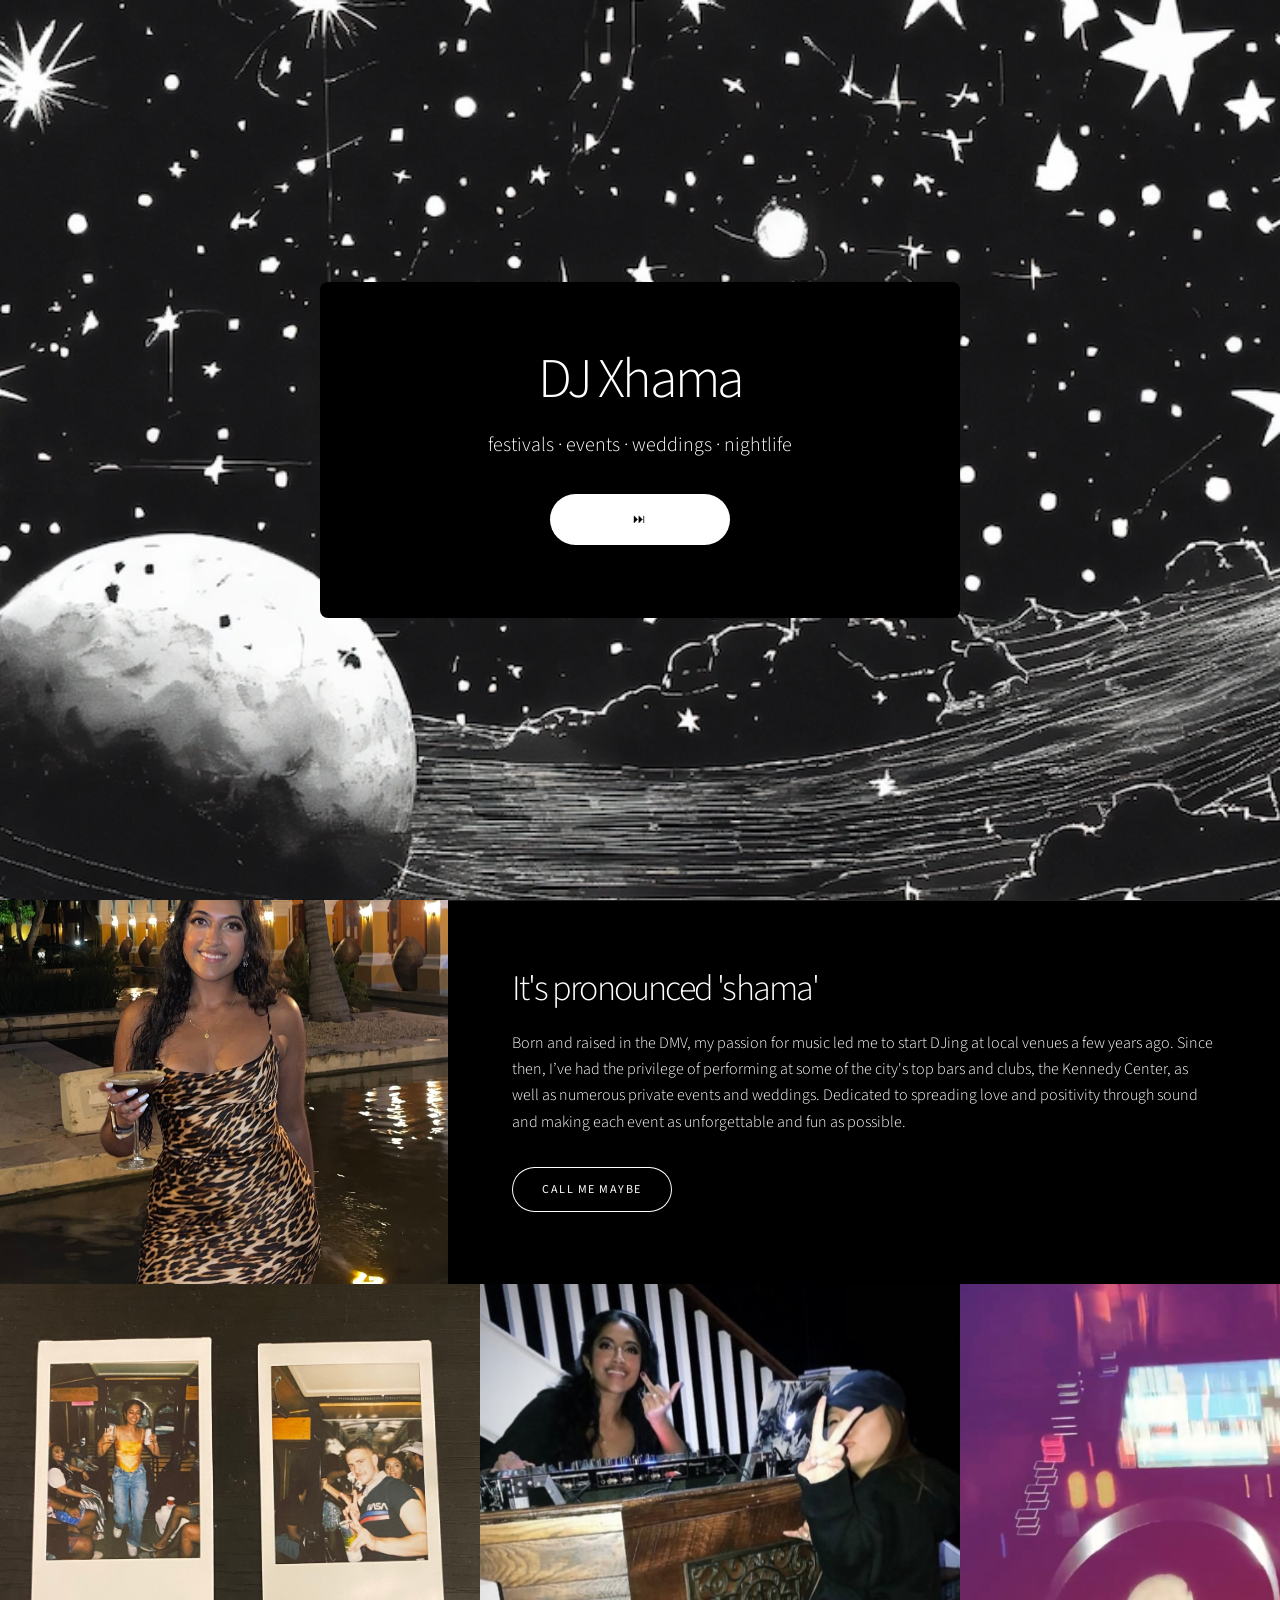
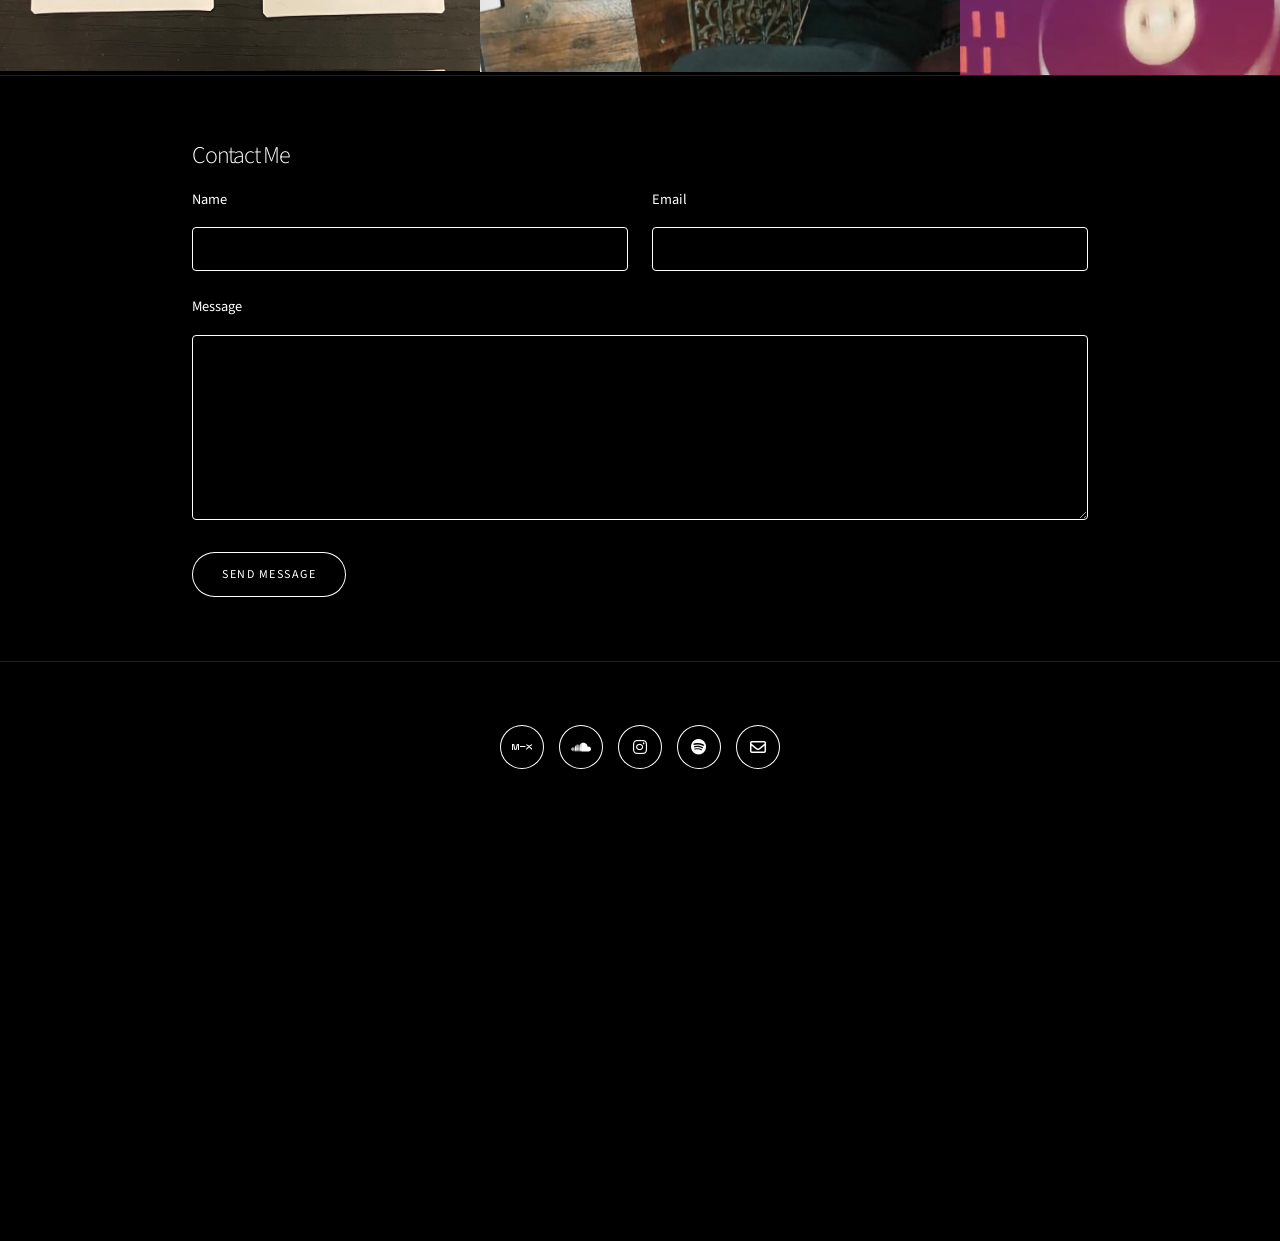
==== index.html @ 52fc8200 "Includes static site files only." ====
<!DOCTYPE HTML>

<html>
	
	<head>
	<meta name="generator" content="Hugo 0.133.1">
	<title>DJ Xhama</title>
	<meta charset="utf-8" />
	<meta name="viewport" content="width=device-width, initial-scale=1, user-scalable=no" />
	<meta name="description" content="">
	<meta name="author" content="">
	
	<meta name="msapplication-TileColor" content="#da532c">
    <meta name="theme-color" content="#ffffff">	
    <link rel="apple-touch-icon" sizes="180x180" href="./apple-touch-icon.png">
    <link rel="icon" type="image/png" sizes="32x32" href="./favicon-32x32.png">
    <link rel="icon" type="image/png" sizes="16x16" href="./favicon-16x16.png">
    <link rel="manifest" href="./site.webmanifest">
    <link rel="mask-icon" href="./safari-pinned-tab.svg" color="#5bbad5">
	
	
	
	
	
	<link rel="stylesheet" href="./css/main.min.css">
	
	
	
	<noscript><link rel="stylesheet" href="./css/noscript.min.css" /></noscript>
	

	
	<link rel="stylesheet" href="https://djxhama.xyz/css/fontawesome-all.min.css">

</head>


	<body class="is-preload">

		
		<div id="wrapper" class="divided">

	
<section class="banner invert style2 fullscreen onload-image-fade-in onload-content-fade-down">
    <div class="content">
        <h1>DJ Xhama</h1>
        <p class="major">festivals · events · weddings · nightlife
</p>
        
        <ul class="actions stacked">
            <li><a href="#first" class="button primary large wide smooth-scroll-middle">⏭</a></li>
        </ul>
    </div>
    <div class="image">
        <img src="images/banner-2.jpg" alt="Hugo Story" />
    </div>
</section>
	
<section class="spotlight style1 invert orient-right content-align-left image-position-center onscroll-image-fade-in" id="first">
    <div class="content">
        <h2>It&#39;s pronounced &#39;shama&#39;</h2>
        <p>Born and raised in the DMV, my passion for music led me to start DJing at local venues a few years ago.
 Since then, I’ve had the privilege of performing at some of the city's top bars and clubs, the Kennedy Center, as well as numerous private events and weddings.
 Dedicated to spreading love and positivity through sound and making each
 event as unforgettable and fun as possible.
</p>
        <ul class="actions stacked">
            <li><a href="#contactMe" class="button smooth-scroll-middle">Call me Maybe</a></li>
        </ul>
    </div>
    <div class="image">
        <img src="images/self-2.jpeg" alt="" />
    </div>
</section>
	
	
<section class="wrapper style1 align-center invert" >
    

    
    <div class="gallery style2 big lightbox onscroll-fade-in">
        
            <article>
    <a href="images/gallery/fulls/party-1-full.jpg" class="image">
        <img src="images/gallery/thumbs/party-1-thumb.jpg" alt="" />
    </a>
    <div class="caption">
        <h3></h3>
        <p></p>
        <ul class="actions fixed">
            <li><span class="button small">Party Bus DJ</span></li>
        </ul>
    </div>
</article>

        
            <article>
    <a href="images/gallery/fulls/mission-full.jpg" class="image">
        <img src="images/gallery/thumbs/mission-thumb.jpg" alt="" />
    </a>
    <div class="caption">
        <h3></h3>
        <p></p>
        <ul class="actions fixed">
            <li><span class="button small">Club DJ</span></li>
        </ul>
    </div>
</article>

        
            <article>
    <a href="images/gallery/fulls/cali-full.jpg" class="image">
        <img src="images/gallery/thumbs/cali-thumb.jpg" alt="" />
    </a>
    <div class="caption">
        <h3></h3>
        <p></p>
        <ul class="actions fixed">
            <li><span class="button small">Cali DJ</span></li>
        </ul>
    </div>
</article>

        
            <article>
    <a href="images/gallery/fulls/kennedy-full.jpg" class="image">
        <img src="images/gallery/thumbs/kennedy-thumb.jpg" alt="" />
    </a>
    <div class="caption">
        <h3></h3>
        <p></p>
        <ul class="actions fixed">
            <li><span class="button small">Festival DJ</span></li>
        </ul>
    </div>
</article>

        
            <article>
    <a href="images/gallery/fulls/spacy-full.jpg" class="image">
        <img src="images/gallery/thumbs/spacy-thumb.jpg" alt="" />
    </a>
    <div class="caption">
        <h3></h3>
        <p></p>
        <ul class="actions fixed">
            <li><span class="button small">Gallery DJ</span></li>
        </ul>
    </div>
</article>

        
    </div>
</section>
	
	
	<section class="wrapper style1 align-left invert">
    <div class="inner">
 
    <section id="contactMe">
        <header>
            <h3>Contact Me</h3>
        </header>
        <div class="content">

            <form method="post" action="https://formspree.io/f/xvgpnjne">
                <div class="fields">
                    <div class="field half">
                        <label for="name">Name</label>
                        <input type="text" name="name" id="name" value="" />
                    </div>
                    <div class="field half">
                        <label for="email">Email</label>
                        <input type="email" name="email" id="email" value="" />
                    </div>
                    <div class="field">
                        <label for="message">Message</label>
                        <textarea name="message" id="message" rows="6"></textarea>
                    </div>
                    
                    
                </div>
                <ul class="actions">
                    <li><input type="submit" name="submit" id="submit" value="Send Message" /></li>
                </ul>
            </form>

        </div>
    </section>
</section>
	
	
	
<footer class="wrapper style1 align-center invert">
    <div class="inner">
        <ul class="icons">
            <li><a target="_blank" href="https://www.mixcloud.com/xhama/" class="icon brands style2 fa-mixcloud"><span class="label">Github</span></a></li>
            <li><a target="_blank" href="https://soundcloud.com/xhama-vyas" class="icon brands style2 fa-soundcloud"><span class="label">Twitter</span></a></li>
            <li><a target="_blank" href="https://instagram.com/xhamallama" class="icon brands style2 fa-instagram"><span class="label">Instagram</span></a></li>
            <li><a target="_blank" href="https://open.spotify.com/user/xhamallama" class="icon brands style2 fa-spotify"><span class="label">LinkedIn</span></a></li>
            <li><a target="_blank" href="mailto:djxhama.bookings@gmail.com" class="fav icon style2 fa-envelope"><span class="label">Email</span></a></li>
        </ul>
</div>


<iframe width="100%" height="400" scrolling="no" frameborder="no" allow="autoplay"
    src="https://w.soundcloud.com/player/?url=https%3A//api.soundcloud.com/tracks/1222503166&&color=%238a4d35&auto_play=false&hide_related=true&show_comments=false&show_user=true&show_reposts=false&show_teaser=true&visual=true">
</iframe>

</footer>

<script type="text/javascript" src="https://djxhama.xyz/js/fontawesome-all.min.js"></script>


		
		</div>
		
		
  


		












<script src='./js/bundle.min.js'></script>



	</body>
</html>
---- css/main.min.css ----
@import "fontawesome-all.min.css";@import "https://fonts.googleapis.com/css?family=Source+Sans+Pro:300,300i,400,400i";html,body,div,span,applet,object,iframe,h1,h2,h3,h4,h5,h6,p,blockquote,pre,a,abbr,acronym,address,big,cite,code,del,dfn,em,img,ins,kbd,q,s,samp,small,strike,strong,sub,sup,tt,var,b,u,i,center,dl,dt,dd,ol,ul,li,fieldset,form,label,legend,table,caption,tbody,tfoot,thead,tr,th,td,article,aside,canvas,details,embed,figure,figcaption,footer,header,hgroup,menu,nav,output,ruby,section,summary,time,mark,audio,video{margin:0;padding:0;border:0;font-size:100%;font:inherit;vertical-align:baseline}article,aside,details,figcaption,figure,footer,header,hgroup,menu,nav,section{display:block}body{line-height:1}ol,ul{list-style:none}blockquote,q{quotes:none}blockquote:before,blockquote:after,q:before,q:after{content:'';content:none}table{border-collapse:collapse;border-spacing:0}body{-webkit-text-size-adjust:none}mark{background-color:transparent;color:inherit}input::-moz-focus-inner{border:0;padding:0}input,select,textarea{-moz-appearance:none;-webkit-appearance:none;-ms-appearance:none;appearance:none}@-ms-viewport{width: device-width; }body{-ms-overflow-style:scrollbar}@media screen and (max-width:480px){html,body{min-width:320px}}html{box-sizing:border-box}*,*:before,*:after{box-sizing:inherit}body{background:#fff}body.is-preload *,body.is-preload *:before,body.is-preload *:after{-moz-animation:none!important;-webkit-animation:none!important;-ms-animation:none!important;animation:none!important;-moz-transition:none!important;-webkit-transition:none!important;-ms-transition:none!important;transition:none!important}html{font-size:18pt}@media screen and (max-width:1680px){html{font-size:14pt}}@media screen and (max-width:1280px){html{font-size:12pt}}@media screen and (max-width:736px){html{font-size:11pt}}@media screen and (max-width:360px){html{font-size:10pt}}body{background-color:#fff;color:#000}body,input,select,textarea{font-family:source sans pro,Helvetica,sans-serif;font-size:1rem;font-weight:300;line-height:1.65}a{-moz-transition:color .2s ease-in-out;-webkit-transition:color .2s ease-in-out;-ms-transition:color .2s ease-in-out;transition:color .2s ease-in-out;text-decoration:underline}a:hover{text-decoration:none}strong,b{font-weight:400}em,i{font-style:italic}p{margin:0 0 2rem}p.major{font-size:1.25rem}h1,h2,h3,h4,h5,h6{font-weight:300;line-height:1.375;letter-spacing:-.05em;margin:0 0 1rem}h1 a,h2 a,h3 a,h4 a,h5 a,h6 a{color:inherit;text-decoration:none}h1{font-size:3.5rem;line-height:1.2}h2{font-size:2.25rem}h3{font-size:1.5rem}h4{font-size:1.1rem}h5{font-size:.9rem}h6{font-size:.7rem}sub{font-size:.8rem;position:relative;top:.5rem}sup{font-size:.8rem;position:relative;top:-.5rem}blockquote{border-left:solid 4px;font-style:italic;margin:0 0 2rem;padding:.5rem 0 .5rem 2rem}code{border-radius:4px;font-family:courier new,monospace;font-size:.9em;margin:0 .25rem;padding:.25rem .325rem}pre{-webkit-overflow-scrolling:touch;font-family:courier new,monospace;font-size:.9em;margin:0 0 2rem}pre code{display:block;line-height:1.5;padding:.75rem 1rem;overflow-x:auto}hr{border:0;border-bottom:solid 1px;margin:2.5rem 0}hr.major{margin:3.5rem 0}.align-left{text-align:left}.align-center{text-align:center}.align-right{text-align:right}.footerspacer{padding-left:15px;padding-right:15px}@media screen and (max-width:736px){p.major{font-size:1.1rem}h1{font-size:2.5rem}h2{font-size:2rem}h3{font-size:1.25rem}h4{font-size:1rem}}input,select,textarea{color:#000}a{color:#000}a:hover{color:#837164}strong,b{color:#000}h1,h2,h3,h4,h5,h6{color:#000}blockquote{border-left-color:rgba(0,0,0,.2)}code{background:rgba(0,0,0,5%);border-color:rgba(0,0,0,.2)}hr{border-bottom-color:rgba(0,0,0,.2)}.row{display:flex;flex-wrap:wrap;box-sizing:border-box;align-items:stretch}.row>*{box-sizing:border-box}.row.gtr-uniform>*>:last-child{margin-bottom:0}.row.aln-left{justify-content:flex-start}.row.aln-center{justify-content:center}.row.aln-right{justify-content:flex-end}.row.aln-top{align-items:flex-start}.row.aln-middle{align-items:center}.row.aln-bottom{align-items:flex-end}.row>.imp{order:-1}.row>.col-1{width:8.33333333%}.row>.off-1{margin-left:8.33333333%}.row>.col-2{width:16.66666667%}.row>.off-2{margin-left:16.66666667%}.row>.col-3{width:25%}.row>.off-3{margin-left:25%}.row>.col-4{width:33.33333333%}.row>.off-4{margin-left:33.33333333%}.row>.col-5{width:41.66666667%}.row>.off-5{margin-left:41.66666667%}.row>.col-6{width:50%}.row>.off-6{margin-left:50%}.row>.col-7{width:58.33333333%}.row>.off-7{margin-left:58.33333333%}.row>.col-8{width:66.66666667%}.row>.off-8{margin-left:66.66666667%}.row>.col-9{width:75%}.row>.off-9{margin-left:75%}.row>.col-10{width:83.33333333%}.row>.off-10{margin-left:83.33333333%}.row>.col-11{width:91.66666667%}.row>.off-11{margin-left:91.66666667%}.row>.col-12{width:100%}.row>.off-12{margin-left:100%}.row.gtr-0{margin-top:0;margin-left:0}.row.gtr-0>*{padding:0 0 0 0}.row.gtr-0.gtr-uniform{margin-top:0}.row.gtr-0.gtr-uniform>*{padding-top:0}.row.gtr-25{margin-top:0;margin-left:-.5rem}.row.gtr-25>*{padding:0 0 0 .5rem}.row.gtr-25.gtr-uniform{margin-top:-.5rem}.row.gtr-25.gtr-uniform>*{padding-top:.5rem}.row.gtr-50{margin-top:0;margin-left:-1rem}.row.gtr-50>*{padding:0 0 0 1rem}.row.gtr-50.gtr-uniform{margin-top:-1rem}.row.gtr-50.gtr-uniform>*{padding-top:1rem}.row{margin-top:0;margin-left:-2rem}.row>*{padding:0 0 0 2rem}.row.gtr-uniform{margin-top:-2rem}.row.gtr-uniform>*{padding-top:2rem}.row.gtr-150{margin-top:0;margin-left:-3rem}.row.gtr-150>*{padding:0 0 0 3rem}.row.gtr-150.gtr-uniform{margin-top:-3rem}.row.gtr-150.gtr-uniform>*{padding-top:3rem}.row.gtr-200{margin-top:0;margin-left:-4rem}.row.gtr-200>*{padding:0 0 0 4rem}.row.gtr-200.gtr-uniform{margin-top:-4rem}.row.gtr-200.gtr-uniform>*{padding-top:4rem}@media screen and (max-width:1680px){.row{display:flex;flex-wrap:wrap;box-sizing:border-box;align-items:stretch}.row>*{box-sizing:border-box}.row.gtr-uniform>*>:last-child{margin-bottom:0}.row.aln-left{justify-content:flex-start}.row.aln-center{justify-content:center}.row.aln-right{justify-content:flex-end}.row.aln-top{align-items:flex-start}.row.aln-middle{align-items:center}.row.aln-bottom{align-items:flex-end}.row>.imp-xlarge{order:-1}.row>.col-1-xlarge{width:8.33333333%}.row>.off-1-xlarge{margin-left:8.33333333%}.row>.col-2-xlarge{width:16.66666667%}.row>.off-2-xlarge{margin-left:16.66666667%}.row>.col-3-xlarge{width:25%}.row>.off-3-xlarge{margin-left:25%}.row>.col-4-xlarge{width:33.33333333%}.row>.off-4-xlarge{margin-left:33.33333333%}.row>.col-5-xlarge{width:41.66666667%}.row>.off-5-xlarge{margin-left:41.66666667%}.row>.col-6-xlarge{width:50%}.row>.off-6-xlarge{margin-left:50%}.row>.col-7-xlarge{width:58.33333333%}.row>.off-7-xlarge{margin-left:58.33333333%}.row>.col-8-xlarge{width:66.66666667%}.row>.off-8-xlarge{margin-left:66.66666667%}.row>.col-9-xlarge{width:75%}.row>.off-9-xlarge{margin-left:75%}.row>.col-10-xlarge{width:83.33333333%}.row>.off-10-xlarge{margin-left:83.33333333%}.row>.col-11-xlarge{width:91.66666667%}.row>.off-11-xlarge{margin-left:91.66666667%}.row>.col-12-xlarge{width:100%}.row>.off-12-xlarge{margin-left:100%}.row.gtr-0{margin-top:0;margin-left:0}.row.gtr-0>*{padding:0 0 0 0}.row.gtr-0.gtr-uniform{margin-top:0}.row.gtr-0.gtr-uniform>*{padding-top:0}.row.gtr-25{margin-top:0;margin-left:-.5rem}.row.gtr-25>*{padding:0 0 0 .5rem}.row.gtr-25.gtr-uniform{margin-top:-.5rem}.row.gtr-25.gtr-uniform>*{padding-top:.5rem}.row.gtr-50{margin-top:0;margin-left:-1rem}.row.gtr-50>*{padding:0 0 0 1rem}.row.gtr-50.gtr-uniform{margin-top:-1rem}.row.gtr-50.gtr-uniform>*{padding-top:1rem}.row{margin-top:0;margin-left:-2rem}.row>*{padding:0 0 0 2rem}.row.gtr-uniform{margin-top:-2rem}.row.gtr-uniform>*{padding-top:2rem}.row.gtr-150{margin-top:0;margin-left:-3rem}.row.gtr-150>*{padding:0 0 0 3rem}.row.gtr-150.gtr-uniform{margin-top:-3rem}.row.gtr-150.gtr-uniform>*{padding-top:3rem}.row.gtr-200{margin-top:0;margin-left:-4rem}.row.gtr-200>*{padding:0 0 0 4rem}.row.gtr-200.gtr-uniform{margin-top:-4rem}.row.gtr-200.gtr-uniform>*{padding-top:4rem}}@media screen and (max-width:1280px){.row{display:flex;flex-wrap:wrap;box-sizing:border-box;align-items:stretch}.row>*{box-sizing:border-box}.row.gtr-uniform>*>:last-child{margin-bottom:0}.row.aln-left{justify-content:flex-start}.row.aln-center{justify-content:center}.row.aln-right{justify-content:flex-end}.row.aln-top{align-items:flex-start}.row.aln-middle{align-items:center}.row.aln-bottom{align-items:flex-end}.row>.imp-large{order:-1}.row>.col-1-large{width:8.33333333%}.row>.off-1-large{margin-left:8.33333333%}.row>.col-2-large{width:16.66666667%}.row>.off-2-large{margin-left:16.66666667%}.row>.col-3-large{width:25%}.row>.off-3-large{margin-left:25%}.row>.col-4-large{width:33.33333333%}.row>.off-4-large{margin-left:33.33333333%}.row>.col-5-large{width:41.66666667%}.row>.off-5-large{margin-left:41.66666667%}.row>.col-6-large{width:50%}.row>.off-6-large{margin-left:50%}.row>.col-7-large{width:58.33333333%}.row>.off-7-large{margin-left:58.33333333%}.row>.col-8-large{width:66.66666667%}.row>.off-8-large{margin-left:66.66666667%}.row>.col-9-large{width:75%}.row>.off-9-large{margin-left:75%}.row>.col-10-large{width:83.33333333%}.row>.off-10-large{margin-left:83.33333333%}.row>.col-11-large{width:91.66666667%}.row>.off-11-large{margin-left:91.66666667%}.row>.col-12-large{width:100%}.row>.off-12-large{margin-left:100%}.row.gtr-0{margin-top:0;margin-left:0}.row.gtr-0>*{padding:0 0 0 0}.row.gtr-0.gtr-uniform{margin-top:0}.row.gtr-0.gtr-uniform>*{padding-top:0}.row.gtr-25{margin-top:0;margin-left:-.5rem}.row.gtr-25>*{padding:0 0 0 .5rem}.row.gtr-25.gtr-uniform{margin-top:-.5rem}.row.gtr-25.gtr-uniform>*{padding-top:.5rem}.row.gtr-50{margin-top:0;margin-left:-1rem}.row.gtr-50>*{padding:0 0 0 1rem}.row.gtr-50.gtr-uniform{margin-top:-1rem}.row.gtr-50.gtr-uniform>*{padding-top:1rem}.row{margin-top:0;margin-left:-2rem}.row>*{padding:0 0 0 2rem}.row.gtr-uniform{margin-top:-2rem}.row.gtr-uniform>*{padding-top:2rem}.row.gtr-150{margin-top:0;margin-left:-3rem}.row.gtr-150>*{padding:0 0 0 3rem}.row.gtr-150.gtr-uniform{margin-top:-3rem}.row.gtr-150.gtr-uniform>*{padding-top:3rem}.row.gtr-200{margin-top:0;margin-left:-4rem}.row.gtr-200>*{padding:0 0 0 4rem}.row.gtr-200.gtr-uniform{margin-top:-4rem}.row.gtr-200.gtr-uniform>*{padding-top:4rem}}@media screen and (max-width:980px){.row{display:flex;flex-wrap:wrap;box-sizing:border-box;align-items:stretch}.row>*{box-sizing:border-box}.row.gtr-uniform>*>:last-child{margin-bottom:0}.row.aln-left{justify-content:flex-start}.row.aln-center{justify-content:center}.row.aln-right{justify-content:flex-end}.row.aln-top{align-items:flex-start}.row.aln-middle{align-items:center}.row.aln-bottom{align-items:flex-end}.row>.imp-medium{order:-1}.row>.col-1-medium{width:8.33333333%}.row>.off-1-medium{margin-left:8.33333333%}.row>.col-2-medium{width:16.66666667%}.row>.off-2-medium{margin-left:16.66666667%}.row>.col-3-medium{width:25%}.row>.off-3-medium{margin-left:25%}.row>.col-4-medium{width:33.33333333%}.row>.off-4-medium{margin-left:33.33333333%}.row>.col-5-medium{width:41.66666667%}.row>.off-5-medium{margin-left:41.66666667%}.row>.col-6-medium{width:50%}.row>.off-6-medium{margin-left:50%}.row>.col-7-medium{width:58.33333333%}.row>.off-7-medium{margin-left:58.33333333%}.row>.col-8-medium{width:66.66666667%}.row>.off-8-medium{margin-left:66.66666667%}.row>.col-9-medium{width:75%}.row>.off-9-medium{margin-left:75%}.row>.col-10-medium{width:83.33333333%}.row>.off-10-medium{margin-left:83.33333333%}.row>.col-11-medium{width:91.66666667%}.row>.off-11-medium{margin-left:91.66666667%}.row>.col-12-medium{width:100%}.row>.off-12-medium{margin-left:100%}.row.gtr-0{margin-top:0;margin-left:0}.row.gtr-0>*{padding:0 0 0 0}.row.gtr-0.gtr-uniform{margin-top:0}.row.gtr-0.gtr-uniform>*{padding-top:0}.row.gtr-25{margin-top:0;margin-left:-.5rem}.row.gtr-25>*{padding:0 0 0 .5rem}.row.gtr-25.gtr-uniform{margin-top:-.5rem}.row.gtr-25.gtr-uniform>*{padding-top:.5rem}.row.gtr-50{margin-top:0;margin-left:-1rem}.row.gtr-50>*{padding:0 0 0 1rem}.row.gtr-50.gtr-uniform{margin-top:-1rem}.row.gtr-50.gtr-uniform>*{padding-top:1rem}.row{margin-top:0;margin-left:-2rem}.row>*{padding:0 0 0 2rem}.row.gtr-uniform{margin-top:-2rem}.row.gtr-uniform>*{padding-top:2rem}.row.gtr-150{margin-top:0;margin-left:-3rem}.row.gtr-150>*{padding:0 0 0 3rem}.row.gtr-150.gtr-uniform{margin-top:-3rem}.row.gtr-150.gtr-uniform>*{padding-top:3rem}.row.gtr-200{margin-top:0;margin-left:-4rem}.row.gtr-200>*{padding:0 0 0 4rem}.row.gtr-200.gtr-uniform{margin-top:-4rem}.row.gtr-200.gtr-uniform>*{padding-top:4rem}}@media screen and (max-width:736px){.row{display:flex;flex-wrap:wrap;box-sizing:border-box;align-items:stretch}.row>*{box-sizing:border-box}.row.gtr-uniform>*>:last-child{margin-bottom:0}.row.aln-left{justify-content:flex-start}.row.aln-center{justify-content:center}.row.aln-right{justify-content:flex-end}.row.aln-top{align-items:flex-start}.row.aln-middle{align-items:center}.row.aln-bottom{align-items:flex-end}.row>.imp-small{order:-1}.row>.col-1-small{width:8.33333333%}.row>.off-1-small{margin-left:8.33333333%}.row>.col-2-small{width:16.66666667%}.row>.off-2-small{margin-left:16.66666667%}.row>.col-3-small{width:25%}.row>.off-3-small{margin-left:25%}.row>.col-4-small{width:33.33333333%}.row>.off-4-small{margin-left:33.33333333%}.row>.col-5-small{width:41.66666667%}.row>.off-5-small{margin-left:41.66666667%}.row>.col-6-small{width:50%}.row>.off-6-small{margin-left:50%}.row>.col-7-small{width:58.33333333%}.row>.off-7-small{margin-left:58.33333333%}.row>.col-8-small{width:66.66666667%}.row>.off-8-small{margin-left:66.66666667%}.row>.col-9-small{width:75%}.row>.off-9-small{margin-left:75%}.row>.col-10-small{width:83.33333333%}.row>.off-10-small{margin-left:83.33333333%}.row>.col-11-small{width:91.66666667%}.row>.off-11-small{margin-left:91.66666667%}.row>.col-12-small{width:100%}.row>.off-12-small{margin-left:100%}.row.gtr-0{margin-top:0;margin-left:0}.row.gtr-0>*{padding:0 0 0 0}.row.gtr-0.gtr-uniform{margin-top:0}.row.gtr-0.gtr-uniform>*{padding-top:0}.row.gtr-25{margin-top:0;margin-left:-.5rem}.row.gtr-25>*{padding:0 0 0 .5rem}.row.gtr-25.gtr-uniform{margin-top:-.5rem}.row.gtr-25.gtr-uniform>*{padding-top:.5rem}.row.gtr-50{margin-top:0;margin-left:-1rem}.row.gtr-50>*{padding:0 0 0 1rem}.row.gtr-50.gtr-uniform{margin-top:-1rem}.row.gtr-50.gtr-uniform>*{padding-top:1rem}.row{margin-top:0;margin-left:-2rem}.row>*{padding:0 0 0 2rem}.row.gtr-uniform{margin-top:-2rem}.row.gtr-uniform>*{padding-top:2rem}.row.gtr-150{margin-top:0;margin-left:-3rem}.row.gtr-150>*{padding:0 0 0 3rem}.row.gtr-150.gtr-uniform{margin-top:-3rem}.row.gtr-150.gtr-uniform>*{padding-top:3rem}.row.gtr-200{margin-top:0;margin-left:-4rem}.row.gtr-200>*{padding:0 0 0 4rem}.row.gtr-200.gtr-uniform{margin-top:-4rem}.row.gtr-200.gtr-uniform>*{padding-top:4rem}}@media screen and (max-width:480px){.row{display:flex;flex-wrap:wrap;box-sizing:border-box;align-items:stretch}.row>*{box-sizing:border-box}.row.gtr-uniform>*>:last-child{margin-bottom:0}.row.aln-left{justify-content:flex-start}.row.aln-center{justify-content:center}.row.aln-right{justify-content:flex-end}.row.aln-top{align-items:flex-start}.row.aln-middle{align-items:center}.row.aln-bottom{align-items:flex-end}.row>.imp-xsmall{order:-1}.row>.col-1-xsmall{width:8.33333333%}.row>.off-1-xsmall{margin-left:8.33333333%}.row>.col-2-xsmall{width:16.66666667%}.row>.off-2-xsmall{margin-left:16.66666667%}.row>.col-3-xsmall{width:25%}.row>.off-3-xsmall{margin-left:25%}.row>.col-4-xsmall{width:33.33333333%}.row>.off-4-xsmall{margin-left:33.33333333%}.row>.col-5-xsmall{width:41.66666667%}.row>.off-5-xsmall{margin-left:41.66666667%}.row>.col-6-xsmall{width:50%}.row>.off-6-xsmall{margin-left:50%}.row>.col-7-xsmall{width:58.33333333%}.row>.off-7-xsmall{margin-left:58.33333333%}.row>.col-8-xsmall{width:66.66666667%}.row>.off-8-xsmall{margin-left:66.66666667%}.row>.col-9-xsmall{width:75%}.row>.off-9-xsmall{margin-left:75%}.row>.col-10-xsmall{width:83.33333333%}.row>.off-10-xsmall{margin-left:83.33333333%}.row>.col-11-xsmall{width:91.66666667%}.row>.off-11-xsmall{margin-left:91.66666667%}.row>.col-12-xsmall{width:100%}.row>.off-12-xsmall{margin-left:100%}.row.gtr-0{margin-top:0;margin-left:0}.row.gtr-0>*{padding:0 0 0 0}.row.gtr-0.gtr-uniform{margin-top:0}.row.gtr-0.gtr-uniform>*{padding-top:0}.row.gtr-25{margin-top:0;margin-left:-.5rem}.row.gtr-25>*{padding:0 0 0 .5rem}.row.gtr-25.gtr-uniform{margin-top:-.5rem}.row.gtr-25.gtr-uniform>*{padding-top:.5rem}.row.gtr-50{margin-top:0;margin-left:-1rem}.row.gtr-50>*{padding:0 0 0 1rem}.row.gtr-50.gtr-uniform{margin-top:-1rem}.row.gtr-50.gtr-uniform>*{padding-top:1rem}.row{margin-top:0;margin-left:-2rem}.row>*{padding:0 0 0 2rem}.row.gtr-uniform{margin-top:-2rem}.row.gtr-uniform>*{padding-top:2rem}.row.gtr-150{margin-top:0;margin-left:-3rem}.row.gtr-150>*{padding:0 0 0 3rem}.row.gtr-150.gtr-uniform{margin-top:-3rem}.row.gtr-150.gtr-uniform>*{padding-top:3rem}.row.gtr-200{margin-top:0;margin-left:-4rem}.row.gtr-200>*{padding:0 0 0 4rem}.row.gtr-200.gtr-uniform{margin-top:-4rem}.row.gtr-200.gtr-uniform>*{padding-top:4rem}}@media screen and (max-width:360px){.row{display:flex;flex-wrap:wrap;box-sizing:border-box;align-items:stretch}.row>*{box-sizing:border-box}.row.gtr-uniform>*>:last-child{margin-bottom:0}.row.aln-left{justify-content:flex-start}.row.aln-center{justify-content:center}.row.aln-right{justify-content:flex-end}.row.aln-top{align-items:flex-start}.row.aln-middle{align-items:center}.row.aln-bottom{align-items:flex-end}.row>.imp-xxsmall{order:-1}.row>.col-1-xxsmall{width:8.33333333%}.row>.off-1-xxsmall{margin-left:8.33333333%}.row>.col-2-xxsmall{width:16.66666667%}.row>.off-2-xxsmall{margin-left:16.66666667%}.row>.col-3-xxsmall{width:25%}.row>.off-3-xxsmall{margin-left:25%}.row>.col-4-xxsmall{width:33.33333333%}.row>.off-4-xxsmall{margin-left:33.33333333%}.row>.col-5-xxsmall{width:41.66666667%}.row>.off-5-xxsmall{margin-left:41.66666667%}.row>.col-6-xxsmall{width:50%}.row>.off-6-xxsmall{margin-left:50%}.row>.col-7-xxsmall{width:58.33333333%}.row>.off-7-xxsmall{margin-left:58.33333333%}.row>.col-8-xxsmall{width:66.66666667%}.row>.off-8-xxsmall{margin-left:66.66666667%}.row>.col-9-xxsmall{width:75%}.row>.off-9-xxsmall{margin-left:75%}.row>.col-10-xxsmall{width:83.33333333%}.row>.off-10-xxsmall{margin-left:83.33333333%}.row>.col-11-xxsmall{width:91.66666667%}.row>.off-11-xxsmall{margin-left:91.66666667%}.row>.col-12-xxsmall{width:100%}.row>.off-12-xxsmall{margin-left:100%}.row.gtr-0{margin-top:0;margin-left:0}.row.gtr-0>*{padding:0 0 0 0}.row.gtr-0.gtr-uniform{margin-top:0}.row.gtr-0.gtr-uniform>*{padding-top:0}.row.gtr-25{margin-top:0;margin-left:-.5rem}.row.gtr-25>*{padding:0 0 0 .5rem}.row.gtr-25.gtr-uniform{margin-top:-.5rem}.row.gtr-25.gtr-uniform>*{padding-top:.5rem}.row.gtr-50{margin-top:0;margin-left:-1rem}.row.gtr-50>*{padding:0 0 0 1rem}.row.gtr-50.gtr-uniform{margin-top:-1rem}.row.gtr-50.gtr-uniform>*{padding-top:1rem}.row{margin-top:0;margin-left:-2rem}.row>*{padding:0 0 0 2rem}.row.gtr-uniform{margin-top:-2rem}.row.gtr-uniform>*{padding-top:2rem}.row.gtr-150{margin-top:0;margin-left:-3rem}.row.gtr-150>*{padding:0 0 0 3rem}.row.gtr-150.gtr-uniform{margin-top:-3rem}.row.gtr-150.gtr-uniform>*{padding-top:3rem}.row.gtr-200{margin-top:0;margin-left:-4rem}.row.gtr-200>*{padding:0 0 0 4rem}.row.gtr-200.gtr-uniform{margin-top:-4rem}.row.gtr-200.gtr-uniform>*{padding-top:4rem}}.box{border-radius:4px;border:solid 1px;margin-bottom:2rem;padding:1.5rem}.box>:last-child,.box>:last-child>:last-child,.box>:last-child>:last-child>:last-child{margin-bottom:0}.box.alt{border:0;border-radius:0;padding:0}.box{border-color:rgba(0,0,0,.2)}input[type=submit],input[type=reset],input[type=button],button,.button{-moz-appearance:none;-webkit-appearance:none;-ms-appearance:none;appearance:none;-moz-transition:background-color .2s ease-in-out,box-shadow .2s ease-in-out,color .2s ease-in-out;-webkit-transition:background-color .2s ease-in-out,box-shadow .2s ease-in-out,color .2s ease-in-out;-ms-transition:background-color .2s ease-in-out,box-shadow .2s ease-in-out,color .2s ease-in-out;transition:background-color .2s ease-in-out,box-shadow .2s ease-in-out,color .2s ease-in-out;border:0;cursor:pointer;display:inline-block;font-weight:400;letter-spacing:.125em;text-align:center;text-decoration:none;text-transform:uppercase;white-space:nowrap;font-size:.75rem;max-width:20rem;height:3.75em;line-height:3.75em;border-radius:3.75em;padding:0 2.5em;text-overflow:ellipsis;overflow:hidden}input[type=submit].icon:before,input[type=reset].icon:before,input[type=button].icon:before,button.icon:before,.button.icon:before{margin-right:.5rem}input[type=submit].fit,input[type=reset].fit,input[type=button].fit,button.fit,.button.fit{width:100%}input[type=submit].small,input[type=reset].small,input[type=button].small,button.small,.button.small{font-size:.6rem;height:3.325em;line-height:3.325em;border-radius:3.325em;padding:0 2em}input[type=submit].large,input[type=reset].large,input[type=button].large,button.large,.button.large{font-size:.8rem;height:4em;line-height:4em;border-radius:4em;padding:0 3em}input[type=submit].wide,input[type=reset].wide,input[type=button].wide,button.wide,.button.wide{min-width:14em}input[type=submit].disabled,input[type=submit]:disabled,input[type=reset].disabled,input[type=reset]:disabled,input[type=button].disabled,input[type=button]:disabled,button.disabled,button:disabled,.button.disabled,.button:disabled{pointer-events:none;opacity:.25}input[type=submit],input[type=reset],input[type=button],button,.button{background-color:transparent;box-shadow:inset 0 0 0 1px rgba(0,0,0,.2);color:#000!important}input[type=submit]:hover,input[type=reset]:hover,input[type=button]:hover,button:hover,.button:hover{box-shadow:inset 0 0 0 1px #837164;color:#837164!important}input[type=submit]:active,input[type=reset]:active,input[type=button]:active,button:active,.button:active{background-color:rgba(131,113,100,.2);box-shadow:inset 0 0 0 1px #837164;color:#837164!important}input[type=submit].primary,input[type=reset].primary,input[type=button].primary,button.primary,.button.primary{background-color:#000;box-shadow:none;color:#fff!important}input[type=submit].primary:hover,input[type=reset].primary:hover,input[type=button].primary:hover,button.primary:hover,.button.primary:hover{background-color:#837164}input[type=submit].primary:active,input[type=reset].primary:active,input[type=button].primary:active,button.primary:active,.button.primary:active{background-color:#60534a}form{margin:0 0 2rem}form>:last-child{margin-bottom:0}form>.fields{display:-moz-flex;display:-webkit-flex;display:-ms-flex;display:flex;-moz-flex-wrap:wrap;-webkit-flex-wrap:wrap;-ms-flex-wrap:wrap;flex-wrap:wrap;width:calc(100% + 3rem);margin:-1.5rem 0 2rem -1.5rem}form>.fields>.field{-moz-flex-grow:0;-webkit-flex-grow:0;-ms-flex-grow:0;flex-grow:0;-moz-flex-shrink:0;-webkit-flex-shrink:0;-ms-flex-shrink:0;flex-shrink:0;padding:1.5rem 0 0 1.5rem;width:calc(100% - 1.5rem)}form>.fields>.field.half{width:calc(50% - .75rem)}form>.fields>.field.third{width:calc(100%/3 - .5rem)}form>.fields>.field.quarter{width:calc(25% - .375rem)}@media screen and (max-width:480px){form>.fields{width:calc(100% + 3rem);margin:-1.5rem 0 2rem -1.5rem}form>.fields>.field{padding:1.5rem 0 0 1.5rem;width:calc(100% - 1.5rem)}form>.fields>.field.half{width:calc(100% - 1.5rem)}form>.fields>.field.third{width:calc(100% - 1.5rem)}form>.fields>.field.quarter{width:calc(100% - 1.5rem)}}label{display:block;font-size:.9rem;font-weight:400;margin:0 0 1rem}input[type=text],input[type=password],input[type=email],input[type=tel],input[type=search],input[type=url],select,textarea{-moz-appearance:none;-webkit-appearance:none;-ms-appearance:none;appearance:none;background-color:transparent;border-radius:4px;border:none;border:solid 1px;color:inherit;display:block;outline:0;padding:0 .825rem;text-decoration:none;width:100%}input[type=text]:invalid,input[type=password]:invalid,input[type=email]:invalid,input[type=tel]:invalid,input[type=search]:invalid,input[type=url]:invalid,select:invalid,textarea:invalid{box-shadow:none}select{background-size:1.25rem;background-repeat:no-repeat;background-position:calc(100% - 1rem);height:2.75rem;padding-right:2.75rem;text-overflow:ellipsis}select:focus::-ms-value{background-color:transparent}select::-ms-expand{display:none}input[type=text],input[type=password],input[type=email],input[type=tel],input[type=search],input[type=url],select{height:2.75rem}textarea{padding:.75rem 1rem}input[type=checkbox],input[type=radio]{-moz-appearance:none;-webkit-appearance:none;-ms-appearance:none;appearance:none;display:block;float:left;margin-right:-2rem;opacity:0;width:1rem;z-index:-1}input[type=checkbox]+label,input[type=radio]+label{text-decoration:none;-moz-user-select:none;-webkit-user-select:none;-ms-user-select:none;user-select:none;cursor:pointer;display:inline-block;font-size:1rem;font-weight:300;padding-left:2.4rem;padding-right:.75rem;position:relative;margin-bottom:0}input[type=checkbox]+label:before,input[type=radio]+label:before{-moz-osx-font-smoothing:grayscale;-webkit-font-smoothing:antialiased;display:inline-block;font-style:normal;font-variant:normal;text-rendering:auto;line-height:1;text-transform:none!important;font-family:'font awesome 5 pro';font-weight:900}input[type=checkbox]+label:before,input[type=radio]+label:before{border-radius:4px;border:solid 1px;content:'';display:inline-block;font-size:.8rem;height:1.65rem;left:0;line-height:1.65rem;position:absolute;text-align:center;top:0;width:1.65rem}input[type=checkbox]:checked+label:before,input[type=radio]:checked+label:before{content:'\f00c'}input[type=checkbox]+label:before{border-radius:4px}input[type=radio]+label:before{border-radius:100%}::-webkit-input-placeholder{opacity:1}:-moz-placeholder{opacity:1}::-moz-placeholder{opacity:1}:-ms-input-placeholder{opacity:1}label{color:#000}input[type=text],input[type=password],input[type=email],input[type=tel],input[type=search],input[type=url],select,textarea{border-color:rgba(0,0,0,.2)}input[type=text]:focus,input[type=password]:focus,input[type=email]:focus,input[type=tel]:focus,input[type=search]:focus,input[type=url]:focus,select:focus,textarea:focus{border-color:#837164;box-shadow:0 0 0 1px #837164}select{background-image:url("data:image/svg+xml;charset=utf8,%3Csvg%20xmlns=%22http://www.w3.org/2000/svg%22%20width=%2240%22%20height=%2240%22%20preserveAspectRatio=%22none%22%20viewBox=%220%200%2040%2040%22%3E%3Cpath%20d=%22M9.4%2012.3l10.4%2010.4%2010.4-10.4c.2-.2.5-.4.9-.4.3.0.6.1.9.4l3.3%203.3c.2.2.4.5.4.9s-.1.6-.4.9L20.7%2031.9c-.2.2-.5.4-.9.4-.3.0-.6-.1-.9-.4L4.3%2017.3c-.2-.2-.4-.5-.4-.9s.1-.6.4-.9l3.3-3.3c.2-.2.5-.4.9-.4S9.1%2012.1%209.4%2012.3z%22%20fill=%22rgba(0,%200,%200,%200.2)%22/%3E%3C/svg%3E")}select option{color:#000;background:#fff}input[type=checkbox]+label,input[type=radio]+label{color:#000}input[type=checkbox]+label:before,input[type=radio]+label:before{border-color:rgba(0,0,0,.2)}input[type=checkbox]:checked+label:before,input[type=radio]:checked+label:before{background-color:#000;border-color:#000;color:#fff}input[type=checkbox]:focus+label:before,input[type=radio]:focus+label:before{border-color:#837164;box-shadow:0 0 0 1px #837164}::-webkit-input-placeholder{color:rgba(0,0,0,.75)!important}:-moz-placeholder{color:rgba(0,0,0,.75)!important}::-moz-placeholder{color:rgba(0,0,0,.75)!important}:-ms-input-placeholder{color:rgba(0,0,0,.75)!important}.icon{text-decoration:none;border-bottom:none;position:relative;text-align:center}.icon:before{-moz-osx-font-smoothing:grayscale;-webkit-font-smoothing:antialiased;display:inline-block;font-style:normal;font-variant:normal;text-rendering:auto;line-height:1;text-transform:none!important;font-family:'font awesome 5 pro';font-weight:400}.icon>.label{display:none}.icon:before{line-height:inherit}.icon.solid:before{font-weight:900}.icon.brands:before{font-family:'font awesome 5 brands'}.icon.style2:before{border-radius:2.75em;display:inline-block;height:2.75em;line-height:2.75em;width:2.75em}.icon.major{display:block;margin:0 0 1rem}.icon.major:before{font-size:1.25rem}a.icon.style2:before{-moz-transition:background-color .2s ease-in-out,box-shadow .2s ease-in-out,color .2s ease-in-out;-webkit-transition:background-color .2s ease-in-out,box-shadow .2s ease-in-out,color .2s ease-in-out;-ms-transition:background-color .2s ease-in-out,box-shadow .2s ease-in-out,color .2s ease-in-out;transition:background-color .2s ease-in-out,box-shadow .2s ease-in-out,color .2s ease-in-out}.icon.style2:before{box-shadow:inset 0 0 0 1px rgba(0,0,0,.2)}a.icon.style2:hover:before{box-shadow:inset 0 0 0 1px #837164;color:#837164}a.icon.style2:active:before{background-color:rgba(131,113,100,.1);box-shadow:inset 0 0 0 1px #837164;color:#837164}.image{border:0;border-radius:4px;display:inline-block;position:relative}.image img{display:block;border-radius:4px}.image.left,.image.right{width:40%;max-width:10rem}.image.left img,.image.right img{width:100%}.image.left{float:left;margin:0 1.5rem 1rem 0;top:.25rem}.image.right{float:right;margin:0 0 1rem 1.5rem;top:.25rem}.image.fit{display:block;margin:0 0 2rem;width:100%}.image.fit img{width:100%}.image.main{display:block;margin:0 0 3rem;width:100%}.image.main img{width:100%}ol{list-style:decimal;margin:0 0 2rem;padding-left:1.25rem}ol li{padding-left:.25rem}ul{list-style:disc;margin:0 0 2rem;padding-left:1rem}ul li{padding-left:.5rem}ul.alt{list-style:none;padding-left:0}ul.alt li{border-top:solid 1px;padding:.5rem 0}ul.alt li:first-child{border-top:0;padding-top:0}dl{margin:0 0 2rem}dl dt{display:block;font-weight:400;margin:0 0 1rem}dl dd{margin-left:2rem}dl.style2 dt{width:25%;float:left}dl.style2 dd{width:70%;float:left}dl.style2:after{content:'';display:block;clear:both}ul.alt li{border-top-color:rgba(0,0,0,.2)}ul.actions{display:-moz-flex;display:-webkit-flex;display:-ms-flex;display:flex;cursor:default;list-style:none;margin-left:-1rem;padding-left:0}ul.actions li{padding:0 0 0 1rem;vertical-align:middle}ul.actions.special{-moz-justify-content:center;-webkit-justify-content:center;-ms-justify-content:center;justify-content:center;width:100%;margin-left:0}ul.actions.special li:first-child{padding-left:0}ul.actions.stacked{-moz-flex-direction:column;-webkit-flex-direction:column;-ms-flex-direction:column;flex-direction:column;margin-left:0}ul.actions.stacked li{padding:1.3rem 0 0}ul.actions.stacked li:first-child{padding-top:0}ul.actions.fit{width:calc(100% + 1rem)}ul.actions.fit li{-moz-flex-grow:1;-webkit-flex-grow:1;-ms-flex-grow:1;flex-grow:1;-moz-flex-shrink:1;-webkit-flex-shrink:1;-ms-flex-shrink:1;flex-shrink:1;width:100%}ul.actions.fit li>*{width:100%}ul.actions.fit.stacked{width:100%}@media screen and (max-width:480px){ul.actions:not(.fixed){-moz-flex-direction:column;-webkit-flex-direction:column;-ms-flex-direction:column;flex-direction:column;margin-left:0;width:100%!important}ul.actions:not(.fixed) li{-moz-flex-grow:1;-webkit-flex-grow:1;-ms-flex-grow:1;flex-grow:1;-moz-flex-shrink:1;-webkit-flex-shrink:1;-ms-flex-shrink:1;flex-shrink:1;padding:1rem 0 0;text-align:center;width:100%}ul.actions:not(.fixed) li>*{width:100%}ul.actions:not(.fixed) li:first-child{padding-top:0}ul.actions:not(.fixed) li input[type=submit],ul.actions:not(.fixed) li input[type=reset],ul.actions:not(.fixed) li input[type=button],ul.actions:not(.fixed) li button,ul.actions:not(.fixed) li .button{width:100%}ul.actions:not(.fixed) li input[type=submit].icon:before,ul.actions:not(.fixed) li input[type=reset].icon:before,ul.actions:not(.fixed) li input[type=button].icon:before,ul.actions:not(.fixed) li button.icon:before,ul.actions:not(.fixed) li .button.icon:before{margin-left:-.5rem}}ul.icons{cursor:default;list-style:none;padding-left:0}ul.icons li{display:inline-block;padding:0 .75rem 0 0}ul.icons li:last-child{padding-right:0}section.special,article.special{text-align:center}header p{position:relative;margin:-.65rem 0 1.5rem;font-style:italic}header h1+p{font-size:1.375rem}header h2+p{font-size:1.25rem}header h3+p{font-size:1.1rem}header h4+p,header h5+p,header h6+p{font-size:.9rem}header p{color:rgba(0,0,0,.75)}.table-wrapper{-webkit-overflow-scrolling:touch;margin:0 0 2rem;overflow-x:auto}.table-wrapper>table{margin-bottom:0}table{margin:0 0 2rem;width:100%}table tbody tr{border:solid 1px;border-left:0;border-right:0}table td{padding:.75rem}table th{font-size:.9rem;font-weight:400;padding:0 .75rem .75rem;text-align:left}table thead{border-bottom:solid 2px}table tfoot{border-top:solid 2px}table.alt{border-collapse:separate}table.alt tbody tr td{border:solid 1px;border-left-width:0;border-top-width:0}table.alt tbody tr td:first-child{border-left-width:1px}table.alt tbody tr:first-child td{border-top-width:1px}table.alt thead{border-bottom:0}table.alt tfoot{border-top:0}table.fixed{table-layout:fixed}table tbody tr{border-color:rgba(0,0,0,.2)}table tbody tr:nth-child(2n+1){background-color:rgba(0,0,0,5%)}table tbody tr.alt{background-color:rgba(0,0,0,5%)!important}table th{color:#000}table thead{border-bottom-color:rgba(0,0,0,.2)}table tfoot{border-top-color:rgba(0,0,0,.2)}table.alt tbody tr td{border-color:rgba(0,0,0,.2)}table.uniform tbody tr:nth-child(2n+1){background-color:transparent}.banner.onload-content-fade-up .content{-moz-transition:opacity .75s ease-in-out,-moz-transform .75s ease-in-out;-webkit-transition:opacity .75s ease-in-out,-webkit-transform .75s ease-in-out;-ms-transition:opacity .75s ease-in-out,-ms-transform .75s ease-in-out;transition:opacity .75s ease-in-out,transform .75s ease-in-out}body.is-preload .banner.onload-content-fade-up .content{-moz-transform:translateY(1rem);-webkit-transform:translateY(1rem);-ms-transform:translateY(1rem);transform:translateY(1rem);opacity:0}.banner.onload-content-fade-down .content{-moz-transition:opacity .75s ease-in-out,-moz-transform .75s ease-in-out;-webkit-transition:opacity .75s ease-in-out,-webkit-transform .75s ease-in-out;-ms-transition:opacity .75s ease-in-out,-ms-transform .75s ease-in-out;transition:opacity .75s ease-in-out,transform .75s ease-in-out}body.is-preload .banner.onload-content-fade-down .content{-moz-transform:translateY(-1rem);-webkit-transform:translateY(-1rem);-ms-transform:translateY(-1rem);transform:translateY(-1rem);opacity:0}.banner.onload-content-fade-left .content{-moz-transition:opacity .75s ease-in-out,-moz-transform .75s ease-in-out;-webkit-transition:opacity .75s ease-in-out,-webkit-transform .75s ease-in-out;-ms-transition:opacity .75s ease-in-out,-ms-transform .75s ease-in-out;transition:opacity .75s ease-in-out,transform .75s ease-in-out}body.is-preload .banner.onload-content-fade-left .content{-moz-transform:translateX(1rem);-webkit-transform:translateX(1rem);-ms-transform:translateX(1rem);transform:translateX(1rem);opacity:0}.banner.onload-content-fade-right .content{-moz-transition:opacity .75s ease-in-out,-moz-transform .75s ease-in-out;-webkit-transition:opacity .75s ease-in-out,-webkit-transform .75s ease-in-out;-ms-transition:opacity .75s ease-in-out,-ms-transform .75s ease-in-out;transition:opacity .75s ease-in-out,transform .75s ease-in-out}body.is-preload .banner.onload-content-fade-right .content{-moz-transform:translateX(-1rem);-webkit-transform:translateX(-1rem);-ms-transform:translateX(-1rem);transform:translateX(-1rem);opacity:0}.banner.onload-content-fade-in .content{-moz-transition:opacity .75s ease-in-out;-webkit-transition:opacity .75s ease-in-out;-ms-transition:opacity .75s ease-in-out;transition:opacity .75s ease-in-out}body.is-preload .banner.onload-content-fade-in .content{opacity:0}.banner.onload-image-fade-up .image{-moz-transition:opacity .75s ease-in-out,-moz-transform .75s ease-in-out;-webkit-transition:opacity .75s ease-in-out,-webkit-transform .75s ease-in-out;-ms-transition:opacity .75s ease-in-out,-ms-transform .75s ease-in-out;transition:opacity .75s ease-in-out,transform .75s ease-in-out}.banner.onload-image-fade-up .image img{-moz-transition:opacity .75s ease-in-out;-webkit-transition:opacity .75s ease-in-out;-ms-transition:opacity .75s ease-in-out;transition:opacity .75s ease-in-out;-moz-transition-delay:.5625s;-webkit-transition-delay:.5625s;-ms-transition-delay:.5625s;transition-delay:.5625s}body.is-preload .banner.onload-image-fade-up .image{-moz-transform:translateY(1rem);-webkit-transform:translateY(1rem);-ms-transform:translateY(1rem);transform:translateY(1rem);opacity:0}body.is-preload .banner.onload-image-fade-up .image img{opacity:0}.banner.onload-image-fade-down .image{-moz-transition:opacity .75s ease-in-out,-moz-transform .75s ease-in-out;-webkit-transition:opacity .75s ease-in-out,-webkit-transform .75s ease-in-out;-ms-transition:opacity .75s ease-in-out,-ms-transform .75s ease-in-out;transition:opacity .75s ease-in-out,transform .75s ease-in-out}.banner.onload-image-fade-down .image img{-moz-transition:opacity .75s ease-in-out;-webkit-transition:opacity .75s ease-in-out;-ms-transition:opacity .75s ease-in-out;transition:opacity .75s ease-in-out;-moz-transition-delay:.5625s;-webkit-transition-delay:.5625s;-ms-transition-delay:.5625s;transition-delay:.5625s}body.is-preload .banner.onload-image-fade-down .image{-moz-transform:translateY(-1rem);-webkit-transform:translateY(-1rem);-ms-transform:translateY(-1rem);transform:translateY(-1rem);opacity:0}body.is-preload .banner.onload-image-fade-down .image img{opacity:0}.banner.onload-image-fade-left .image{-moz-transition:opacity .75s ease-in-out,-moz-transform .75s ease-in-out;-webkit-transition:opacity .75s ease-in-out,-webkit-transform .75s ease-in-out;-ms-transition:opacity .75s ease-in-out,-ms-transform .75s ease-in-out;transition:opacity .75s ease-in-out,transform .75s ease-in-out}.banner.onload-image-fade-left .image img{-moz-transition:opacity .75s ease-in-out;-webkit-transition:opacity .75s ease-in-out;-ms-transition:opacity .75s ease-in-out;transition:opacity .75s ease-in-out;-moz-transition-delay:.5625s;-webkit-transition-delay:.5625s;-ms-transition-delay:.5625s;transition-delay:.5625s}body.is-preload .banner.onload-image-fade-left .image{-moz-transform:translateX(1rem);-webkit-transform:translateX(1rem);-ms-transform:translateX(1rem);transform:translateX(1rem);opacity:0}body.is-preload .banner.onload-image-fade-left .image img{opacity:0}.banner.onload-image-fade-right .image{-moz-transition:opacity .75s ease-in-out,-moz-transform .75s ease-in-out;-webkit-transition:opacity .75s ease-in-out,-webkit-transform .75s ease-in-out;-ms-transition:opacity .75s ease-in-out,-ms-transform .75s ease-in-out;transition:opacity .75s ease-in-out,transform .75s ease-in-out}.banner.onload-image-fade-right .image img{-moz-transition:opacity .75s ease-in-out;-webkit-transition:opacity .75s ease-in-out;-ms-transition:opacity .75s ease-in-out;transition:opacity .75s ease-in-out;-moz-transition-delay:.5625s;-webkit-transition-delay:.5625s;-ms-transition-delay:.5625s;transition-delay:.5625s}body.is-preload .banner.onload-image-fade-right .image{-moz-transform:translateX(-1rem);-webkit-transform:translateX(-1rem);-ms-transform:translateX(-1rem);transform:translateX(-1rem);opacity:0}body.is-preload .banner.onload-image-fade-right .image img{opacity:0}.banner.onload-image-fade-in .image img{-moz-transition:opacity .75s ease-in-out;-webkit-transition:opacity .75s ease-in-out;-ms-transition:opacity .75s ease-in-out;transition:opacity .75s ease-in-out}body.is-preload .banner.onload-image-fade-in .image img{opacity:0}.banner.onscroll-content-fade-up .content{-moz-transition:opacity .75s ease-in-out,-moz-transform .75s ease-in-out;-webkit-transition:opacity .75s ease-in-out,-webkit-transform .75s ease-in-out;-ms-transition:opacity .75s ease-in-out,-ms-transform .75s ease-in-out;transition:opacity .75s ease-in-out,transform .75s ease-in-out}.banner.onscroll-content-fade-up.is-inactive .content{-moz-transform:translateY(1rem);-webkit-transform:translateY(1rem);-ms-transform:translateY(1rem);transform:translateY(1rem);opacity:0}.banner.onscroll-content-fade-down .content{-moz-transition:opacity .75s ease-in-out,-moz-transform .75s ease-in-out;-webkit-transition:opacity .75s ease-in-out,-webkit-transform .75s ease-in-out;-ms-transition:opacity .75s ease-in-out,-ms-transform .75s ease-in-out;transition:opacity .75s ease-in-out,transform .75s ease-in-out}.banner.onscroll-content-fade-down.is-inactive .content{-moz-transform:translateY(-1rem);-webkit-transform:translateY(-1rem);-ms-transform:translateY(-1rem);transform:translateY(-1rem);opacity:0}.banner.onscroll-content-fade-left .content{-moz-transition:opacity .75s ease-in-out,-moz-transform .75s ease-in-out;-webkit-transition:opacity .75s ease-in-out,-webkit-transform .75s ease-in-out;-ms-transition:opacity .75s ease-in-out,-ms-transform .75s ease-in-out;transition:opacity .75s ease-in-out,transform .75s ease-in-out}.banner.onscroll-content-fade-left.is-inactive .content{-moz-transform:translateX(1rem);-webkit-transform:translateX(1rem);-ms-transform:translateX(1rem);transform:translateX(1rem);opacity:0}.banner.onscroll-content-fade-right .content{-moz-transition:opacity .75s ease-in-out,-moz-transform .75s ease-in-out;-webkit-transition:opacity .75s ease-in-out,-webkit-transform .75s ease-in-out;-ms-transition:opacity .75s ease-in-out,-ms-transform .75s ease-in-out;transition:opacity .75s ease-in-out,transform .75s ease-in-out}.banner.onscroll-content-fade-right.is-inactive .content{-moz-transform:translateX(-1rem);-webkit-transform:translateX(-1rem);-ms-transform:translateX(-1rem);transform:translateX(-1rem);opacity:0}.banner.onscroll-content-fade-in .content{-moz-transition:opacity .75s ease-in-out;-webkit-transition:opacity .75s ease-in-out;-ms-transition:opacity .75s ease-in-out;transition:opacity .75s ease-in-out}.banner.onscroll-content-fade-in.is-inactive .content{opacity:0}.banner.onscroll-image-fade-up .image{-moz-transition:opacity .75s ease-in-out,-moz-transform .75s ease-in-out;-webkit-transition:opacity .75s ease-in-out,-webkit-transform .75s ease-in-out;-ms-transition:opacity .75s ease-in-out,-ms-transform .75s ease-in-out;transition:opacity .75s ease-in-out,transform .75s ease-in-out}.banner.onscroll-image-fade-up .image img{-moz-transition:opacity .75s ease-in-out;-webkit-transition:opacity .75s ease-in-out;-ms-transition:opacity .75s ease-in-out;transition:opacity .75s ease-in-out;-moz-transition-delay:.5625s;-webkit-transition-delay:.5625s;-ms-transition-delay:.5625s;transition-delay:.5625s}.banner.onscroll-image-fade-up.is-inactive .image{-moz-transform:translateY(1rem);-webkit-transform:translateY(1rem);-ms-transform:translateY(1rem);transform:translateY(1rem);opacity:0}.banner.onscroll-image-fade-up.is-inactive .image img{opacity:0}.banner.onscroll-image-fade-down .image{-moz-transition:opacity .75s ease-in-out,-moz-transform .75s ease-in-out;-webkit-transition:opacity .75s ease-in-out,-webkit-transform .75s ease-in-out;-ms-transition:opacity .75s ease-in-out,-ms-transform .75s ease-in-out;transition:opacity .75s ease-in-out,transform .75s ease-in-out}.banner.onscroll-image-fade-down .image img{-moz-transition:opacity .75s ease-in-out;-webkit-transition:opacity .75s ease-in-out;-ms-transition:opacity .75s ease-in-out;transition:opacity .75s ease-in-out;-moz-transition-delay:.5625s;-webkit-transition-delay:.5625s;-ms-transition-delay:.5625s;transition-delay:.5625s}.banner.onscroll-image-fade-down.is-inactive .image{-moz-transform:translateY(-1rem);-webkit-transform:translateY(-1rem);-ms-transform:translateY(-1rem);transform:translateY(-1rem);opacity:0}.banner.onscroll-image-fade-down.is-inactive .image img{opacity:0}.banner.onscroll-image-fade-left .image{-moz-transition:opacity .75s ease-in-out,-moz-transform .75s ease-in-out;-webkit-transition:opacity .75s ease-in-out,-webkit-transform .75s ease-in-out;-ms-transition:opacity .75s ease-in-out,-ms-transform .75s ease-in-out;transition:opacity .75s ease-in-out,transform .75s ease-in-out}.banner.onscroll-image-fade-left .image img{-moz-transition:opacity .75s ease-in-out;-webkit-transition:opacity .75s ease-in-out;-ms-transition:opacity .75s ease-in-out;transition:opacity .75s ease-in-out;-moz-transition-delay:.5625s;-webkit-transition-delay:.5625s;-ms-transition-delay:.5625s;transition-delay:.5625s}.banner.onscroll-image-fade-left.is-inactive .image{-moz-transform:translateX(1rem);-webkit-transform:translateX(1rem);-ms-transform:translateX(1rem);transform:translateX(1rem);opacity:0}.banner.onscroll-image-fade-left.is-inactive .image img{opacity:0}.banner.onscroll-image-fade-right .image{-moz-transition:opacity .75s ease-in-out,-moz-transform .75s ease-in-out;-webkit-transition:opacity .75s ease-in-out,-webkit-transform .75s ease-in-out;-ms-transition:opacity .75s ease-in-out,-ms-transform .75s ease-in-out;transition:opacity .75s ease-in-out,transform .75s ease-in-out}.banner.onscroll-image-fade-right .image img{-moz-transition:opacity .75s ease-in-out;-webkit-transition:opacity .75s ease-in-out;-ms-transition:opacity .75s ease-in-out;transition:opacity .75s ease-in-out;-moz-transition-delay:.5625s;-webkit-transition-delay:.5625s;-ms-transition-delay:.5625s;transition-delay:.5625s}.banner.onscroll-image-fade-right.is-inactive .image{-moz-transform:translateX(-1rem);-webkit-transform:translateX(-1rem);-ms-transform:translateX(-1rem);transform:translateX(-1rem);opacity:0}.banner.onscroll-image-fade-right.is-inactive .image img{opacity:0}.banner.onscroll-image-fade-in .image img{-moz-transition:opacity .75s ease-in-out;-webkit-transition:opacity .75s ease-in-out;-ms-transition:opacity .75s ease-in-out;transition:opacity .75s ease-in-out}.banner.onscroll-image-fade-in.is-inactive .image img{opacity:0}.banner.style1{-moz-align-items:-moz-stretch;-webkit-align-items:-webkit-stretch;-ms-align-items:-ms-stretch;align-items:stretch;display:-moz-flex;display:-webkit-flex;display:-ms-flex;display:flex;-moz-flex-direction:row;-webkit-flex-direction:row;-ms-flex-direction:row;flex-direction:row;-moz-justify-content:-moz-flex-end;-webkit-justify-content:-webkit-flex-end;-ms-justify-content:-ms-flex-end;justify-content:flex-end;position:relative;text-align:left;overflow-x:hidden}.banner.style1 .content{padding:7rem 7rem 5rem;-moz-align-self:center;-webkit-align-self:center;-ms-align-self:center;align-self:center;-moz-flex-grow:1;-webkit-flex-grow:1;-ms-flex-grow:1;flex-grow:1;-moz-flex-shrink:1;-webkit-flex-shrink:1;-ms-flex-shrink:1;flex-shrink:1;width:50%;max-width:48rem;margin:0 auto}.banner.style1 .image{-moz-flex-grow:0;-webkit-flex-grow:0;-ms-flex-grow:0;flex-grow:0;-moz-flex-shrink:0;-webkit-flex-shrink:0;-ms-flex-shrink:0;flex-shrink:0;border-radius:0;width:50%}.banner.style1 .image img{-moz-object-fit:cover;-webkit-object-fit:cover;-ms-object-fit:cover;object-fit:cover;-moz-object-position:center;-webkit-object-position:center;-ms-object-position:center;object-position:center;display:block;position:absolute;top:0;left:0;width:100%;height:100%;border-radius:0}@media screen and (max-width:1680px){.banner.style1 .content{padding:5rem 5rem 3rem}}@media screen and (max-width:1280px){.banner.style1 .content{padding:4rem 4rem 2rem}}@media screen and (max-width:980px){.banner.style1 .content{padding:3.75rem 3rem 1.75rem}}@media screen and (max-width:736px){.banner.style1 .content{padding:2.5rem 2rem .5rem}}@media screen and (orientation:portrait){.banner.style1{-moz-flex-direction:column-reverse;-webkit-flex-direction:column-reverse;-ms-flex-direction:column-reverse;flex-direction:column-reverse;text-align:center}.banner.style1 .content{display:-moz-flex;display:-webkit-flex;display:-ms-flex;display:flex;-moz-flex-direction:column;-webkit-flex-direction:column;-ms-flex-direction:column;flex-direction:column;-moz-justify-content:center;-webkit-justify-content:center;-ms-justify-content:center;justify-content:center;width:100%;max-width:100%}.banner.style1 .image{width:100%;max-width:100%;height:45vh}}.banner.style1.fullscreen{min-height:100vh}@media screen and (orientation:portrait){.banner.style1.fullscreen .content{min-height:50vh}.banner.style1.fullscreen .image{height:50vh}}.banner.style1.orient-right{-moz-flex-direction:row-reverse;-webkit-flex-direction:row-reverse;-ms-flex-direction:row-reverse;flex-direction:row-reverse}@media screen and (orientation:portrait){.banner.style1.orient-right{-moz-flex-direction:column-reverse;-webkit-flex-direction:column-reverse;-ms-flex-direction:column-reverse;flex-direction:column-reverse}}.banner.style1.content-align-center{text-align:center}.banner.style1.content-align-right{text-align:right}@media screen and (orientation:portrait){.banner.style1.content-align-right{text-align:center}}.banner.style1.image-position-left .image img{-moz-object-position:left;-webkit-object-position:left;-ms-object-position:left;object-position:left}.banner.style1.image-position-right .image img{-moz-object-position:right;-webkit-object-position:right;-ms-object-position:right;object-position:right}.banner.style2{padding:5.25rem 5.25rem 3.25rem;-moz-align-items:center;-webkit-align-items:center;-ms-align-items:center;align-items:center;display:-moz-flex;display:-webkit-flex;display:-ms-flex;display:flex;-moz-justify-content:center;-webkit-justify-content:center;-ms-justify-content:center;justify-content:center;background-color:inherit;position:relative;text-align:center;overflow-x:hidden}.banner.style2 .content{padding:5.25rem 5.25rem 3.25rem;position:relative;width:40rem;max-width:100%;background-color:inherit;border-radius:.5rem;margin-bottom:2rem;z-index:1}.banner.style2 .image{-moz-flex-grow:0;-webkit-flex-grow:0;-ms-flex-grow:0;flex-grow:0;-moz-flex-shrink:0;-webkit-flex-shrink:0;-ms-flex-shrink:0;flex-shrink:0;position:absolute;width:100%;height:100%;top:0;left:0;border-radius:0}.banner.style2 .image img{-moz-object-fit:cover;-webkit-object-fit:cover;-ms-object-fit:cover;object-fit:cover;-moz-object-position:center;-webkit-object-position:center;-ms-object-position:center;object-position:center;display:block;position:absolute;top:0;left:0;width:100%;height:100%;border-radius:0}@media screen and (max-width:1680px){.banner.style2{padding:3.75rem 3.75rem 1.75rem}.banner.style2 .content{padding:3.75rem 3.75rem 1.75rem}}@media screen and (max-width:1280px){.banner.style2{padding:4rem 3rem 2rem}.banner.style2 .content{padding:4rem 3rem 2rem}}@media screen and (max-width:980px){.banner.style2{padding:3rem 3rem 1rem}.banner.style2 .content{padding:3.75rem 2.25rem 1.75rem}}@media screen and (max-width:736px){.banner.style2{padding:2rem 2rem .1rem}.banner.style2 .content{padding:2.5rem 1.5rem .5rem}}.banner.style2.fullscreen{min-height:100vh}.banner.style2.orient-left{-moz-justify-content:-moz-flex-start;-webkit-justify-content:-webkit-flex-start;-ms-justify-content:-ms-flex-start;justify-content:flex-start;padding-left:0}.banner.style2.orient-left .content{border-top-left-radius:0;border-bottom-left-radius:0}.banner.style2.orient-right{-moz-justify-content:-moz-flex-end;-webkit-justify-content:-webkit-flex-end;-ms-justify-content:-ms-flex-end;justify-content:flex-end;padding-right:0}.banner.style2.orient-right .content{border-top-right-radius:0;border-bottom-right-radius:0}.banner.style2.content-align-left{text-align:left}.banner.style2.content-align-right{text-align:right}.banner.style2.image-position-left .image img{-moz-object-position:left;-webkit-object-position:left;-ms-object-position:left;object-position:left}.banner.style2.image-position-right .image img{-moz-object-position:right;-webkit-object-position:right;-ms-object-position:right;object-position:right}.banner.style3{padding:7rem 7rem 5rem;-moz-align-items:center;-webkit-align-items:center;-ms-align-items:center;align-items:center;display:-moz-flex;display:-webkit-flex;display:-ms-flex;display:flex;-moz-flex-direction:row-reverse;-webkit-flex-direction:row-reverse;-ms-flex-direction:row-reverse;flex-direction:row-reverse;-moz-justify-content:center;-webkit-justify-content:center;-ms-justify-content:center;justify-content:center;position:relative;text-align:left;overflow-x:hidden}.banner.style3 .content{width:31.5rem;max-width:100%}.banner.style3 .image{-moz-flex-grow:0;-webkit-flex-grow:0;-ms-flex-grow:0;flex-grow:0;-moz-flex-shrink:0;-webkit-flex-shrink:0;-ms-flex-shrink:0;flex-shrink:0;width:21rem;height:21rem;border-radius:100%;margin:0 3.5rem 2rem 0}.banner.style3 .image img{-moz-object-fit:cover;-webkit-object-fit:cover;-ms-object-fit:cover;object-fit:cover;-moz-object-position:center;-webkit-object-position:center;-ms-object-position:center;object-position:center;display:block;width:100%;height:100%;border-radius:100%}@media screen and (max-width:1680px){.banner.style3{padding:5rem 5rem 3rem}}@media screen and (max-width:1280px){.banner.style3{padding:4rem 4rem 2rem}}@media screen and (max-width:980px){.banner.style3{padding:3.75rem 3rem 1.75rem}.banner.style3 .image{width:18.375rem;height:18.375rem}}@media screen and (max-width:736px){.banner.style3{padding:2.5rem 2rem .5rem;-moz-align-items:-moz-flex-start;-webkit-align-items:-webkit-flex-start;-ms-align-items:-ms-flex-start;align-items:flex-start}.banner.style3 .image{width:15.75rem;height:15.75rem;margin:0 2rem 2rem 0}}@media screen and (orientation:portrait){.banner.style3{-moz-align-items:center;-webkit-align-items:center;-ms-align-items:center;align-items:center;-moz-flex-direction:column-reverse;-webkit-flex-direction:column-reverse;-ms-flex-direction:column-reverse;flex-direction:column-reverse;text-align:center}.banner.style3 .content{width:34rem;max-width:100%}.banner.style3 .image{margin-right:0}}.banner.style3.fullscreen{min-height:100vh}.banner.style3.orient-left{-moz-flex-direction:row;-webkit-flex-direction:row;-ms-flex-direction:row;flex-direction:row}.banner.style3.orient-left .image{margin:0 0 2rem 3.5rem}@media screen and (max-width:736px){.banner.style3.orient-left .image{margin:0 0 2rem 2rem}}@media screen and (orientation:portrait){.banner.style3.orient-left{-moz-flex-direction:column-reverse;-webkit-flex-direction:column-reverse;-ms-flex-direction:column-reverse;flex-direction:column-reverse}.banner.style3.orient-left .image{margin-left:0}}.banner.style3.content-align-center{text-align:center}.banner.style3.content-align-right{text-align:right}.banner.style3.image-position-left .image img{-moz-object-position:left;-webkit-object-position:left;-ms-object-position:left;object-position:left}.banner.style3.image-position-right .image img{-moz-object-position:right;-webkit-object-position:right;-ms-object-position:right;object-position:right}.banner.style4{padding:7rem 7rem 5rem;-moz-align-items:center;-webkit-align-items:center;-ms-align-items:center;align-items:center;display:-moz-flex;display:-webkit-flex;display:-ms-flex;display:flex;-moz-flex-direction:row-reverse;-webkit-flex-direction:row-reverse;-ms-flex-direction:row-reverse;flex-direction:row-reverse;-moz-justify-content:center;-webkit-justify-content:center;-ms-justify-content:center;justify-content:center;position:relative;text-align:left;overflow-x:hidden}.banner.style4 .content{width:31.5rem;max-width:100%}.banner.style4 .image{-moz-flex-grow:0;-webkit-flex-grow:0;-ms-flex-grow:0;flex-grow:0;-moz-flex-shrink:0;-webkit-flex-shrink:0;-ms-flex-shrink:0;flex-shrink:0;border-radius:0;border:solid 1px;width:13rem;height:23.11111111rem;margin-top:2.5rem;margin-bottom:5rem;margin-right:3.5rem}.banner.style4 .image img{-moz-object-fit:cover;-webkit-object-fit:cover;-ms-object-fit:cover;object-fit:cover;-moz-object-position:center;-webkit-object-position:center;-ms-object-position:center;object-position:center;display:block;width:100%;height:100%;border-radius:0}.banner.style4 .image:before{content:'';display:block;background-position:50%;background-repeat:no-repeat;border:solid 1px;border-bottom:0}.banner.style4 .image:after{content:'';display:block;background-position:50%;background-repeat:no-repeat;border:solid 1px;border-top:0}.banner.style4 .image:before{height:2.5rem;background-size:64px 32px;margin-top:-2.5rem;border-radius:1rem 1rem 0 0}.banner.style4 .image:after{height:3rem;background-size:64px 32px;margin-bottom:-3rem;border-radius:0 0 1rem 1rem}@media screen and (max-width:1680px){.banner.style4{padding:5rem 5rem 3rem}}@media screen and (max-width:1280px){.banner.style4{padding:4rem 4rem 2rem}}@media screen and (max-width:980px){.banner.style4{padding:3.75rem 3rem 1.75rem}.banner.style4 .image{width:11.375rem;height:20.22222222rem;margin-top:2.1875rem;margin-bottom:4.625rem}.banner.style4 .image:before{height:2.1875rem;background-size:56px 28px;margin-top:-2.1875rem;border-radius:.875rem .875rem 0 0}.banner.style4 .image:after{height:2.625rem;background-size:56px 28px;margin-bottom:-2.625rem;border-radius:0 0 .875rem .875rem}}@media screen and (max-width:736px){.banner.style4{padding:2.5rem 2rem .5rem;-moz-align-items:-moz-flex-start;-webkit-align-items:-webkit-flex-start;-ms-align-items:-ms-flex-start;align-items:flex-start}.banner.style4 .image{width:8.125rem;height:14.44444444rem;margin-top:1.5625rem;margin-bottom:3.875rem}.banner.style4 .image:before{height:1.5625rem;background-size:40px 20px;margin-top:-1.5625rem;border-radius:.625rem .625rem 0 0}.banner.style4 .image:after{height:1.875rem;background-size:40px 20px;margin-bottom:-1.875rem;border-radius:0 0 .625rem .625rem}}@media screen and (orientation:portrait){.banner.style4{-moz-align-items:center;-webkit-align-items:center;-ms-align-items:center;align-items:center;-moz-flex-direction:column-reverse;-webkit-flex-direction:column-reverse;-ms-flex-direction:column-reverse;flex-direction:column-reverse;text-align:center}.banner.style4 .content{width:34rem;max-width:100%}.banner.style4 .image{margin-right:0;margin-left:0}}.banner.style4.fullscreen{min-height:100vh}.banner.style4.orient-left{-moz-flex-direction:row;-webkit-flex-direction:row;-ms-flex-direction:row;flex-direction:row}.banner.style4.orient-left .image{margin-right:0;margin-left:3.5rem}@media screen and (orientation:portrait){.banner.style4.orient-left{-moz-flex-direction:column-reverse;-webkit-flex-direction:column-reverse;-ms-flex-direction:column-reverse;flex-direction:column-reverse}.banner.style4.orient-left .image{margin-right:0;margin-left:0}}.banner.style4.content-align-center{text-align:center}.banner.style4.content-align-right{text-align:right}.banner.style4.image-position-left .image img{-moz-object-position:left;-webkit-object-position:left;-ms-object-position:left;object-position:left}.banner.style4.image-position-right .image img{-moz-object-position:right;-webkit-object-position:right;-ms-object-position:right;object-position:right}.banner.style5{padding:7rem 7rem 5rem;-moz-align-items:center;-webkit-align-items:center;-ms-align-items:center;align-items:center;display:-moz-flex;display:-webkit-flex;display:-ms-flex;display:flex;-moz-justify-content:center;-webkit-justify-content:center;-ms-justify-content:center;justify-content:center;background-color:inherit;position:relative;text-align:center;overflow-x:hidden}.banner.style5 .content{position:relative;width:40rem;max-width:100%;margin-bottom:2rem;z-index:1}.banner.style5 .image{-moz-flex-grow:0;-webkit-flex-grow:0;-ms-flex-grow:0;flex-grow:0;-moz-flex-shrink:0;-webkit-flex-shrink:0;-ms-flex-shrink:0;flex-shrink:0;position:absolute;width:100%;height:100%;top:0;left:0;border-radius:0;opacity:.5}.banner.style5 .image img{-moz-object-fit:cover;-webkit-object-fit:cover;-ms-object-fit:cover;object-fit:cover;-moz-object-position:center;-webkit-object-position:center;-ms-object-position:center;object-position:center;display:block;position:absolute;top:0;left:0;width:100%;height:100%;border-radius:0}@media screen and (max-width:1680px){.banner.style5{padding:5rem 5rem 3rem}}@media screen and (max-width:1280px){.banner.style5{padding:4rem 4rem 2rem}}@media screen and (max-width:980px){.banner.style5{padding:3.75rem 3rem 1.75rem}}@media screen and (max-width:736px){.banner.style5{padding:2.5rem 2rem .5rem}}.banner.style5.fullscreen{min-height:100vh}.banner.style5.content-align-left{text-align:left}.banner.style5.content-align-right{text-align:right}.banner.style5.image-position-left .image img{-moz-object-position:left;-webkit-object-position:left;-ms-object-position:left;object-position:left}.banner.style5.image-position-right .image img{-moz-object-position:right;-webkit-object-position:right;-ms-object-position:right;object-position:right}.banner .image{background-color:rgba(0,0,0,.125)}.banner.invert .image{background-color:rgba(255,255,255,.125)}.banner.style4 .image{border-color:rgba(0,0,0,.2);background-color:rgba(0,0,0,.2);border-width:0}.banner.style4 .image:before{background-image:url("data:image/svg+xml;charset=utf8,%3Csvg xmlns='http://www.w3.org/2000/svg' xmlns:xlink='http://www.w3.org/1999/xlink' width='64px' height='32px' viewBox='0 0 64 32' zoomAndPan='disable'%3E%3Cstyle%3Erect %7Bfill: transparent%3B stroke: rgba(0, 0, 0, 0.2)%3B stroke-width: 1px%3B %7D%3C/style%3E%3Crect rx='4' ry='4' x='11' y='12' width='42' height='8' vector-effect='non-scaling-stroke' /%3E%3C/svg%3E");border-color:rgba(0,0,0,.2);width:100%}.banner.style4 .image:after{background-image:url("data:image/svg+xml;charset=utf8,%3Csvg xmlns='http://www.w3.org/2000/svg' xmlns:xlink='http://www.w3.org/1999/xlink' width='64px' height='32px' viewBox='0 0 64 32' zoomAndPan='disable'%3E%3Cstyle%3Ecircle %7Bfill: transparent%3B stroke: rgba(0, 0, 0, 0.2)%3B stroke-width: 1px%3B %7D%3C/style%3E%3Ccircle cx='32' cy='16' r='14' vector-effect='non-scaling-stroke' /%3E%3C/svg%3E");border-color:rgba(0,0,0,.2);width:100%}.banner.style4.android .image:after{background-image:url("data:image/svg+xml;charset=utf8,%3Csvg xmlns='http://www.w3.org/2000/svg' xmlns:xlink='http://www.w3.org/1999/xlink' width='64px' height='32px' viewBox='0 0 64 32' zoomAndPan='disable'%3E%3Cstyle%3Erect %7Bfill: transparent%3B stroke: rgba(0, 0, 0, 0.2)%3B stroke-width: 1px%3B %7D%3C/style%3E%3Crect rx='4' ry='4' x='6' y='4' width='52' height='24' vector-effect='non-scaling-stroke' /%3E%3C/svg%3E")}.banner.style4.invert .image{border-color:#fff;background-color:#fff;border-width:1px}.banner.style4.invert .image:before{background-image:url("data:image/svg+xml;charset=utf8,%3Csvg xmlns='http://www.w3.org/2000/svg' xmlns:xlink='http://www.w3.org/1999/xlink' width='64px' height='32px' viewBox='0 0 64 32' zoomAndPan='disable'%3E%3Cstyle%3Erect %7Bfill: transparent%3B stroke: white%3B stroke-width: 1px%3B %7D%3C/style%3E%3Crect rx='4' ry='4' x='11' y='12' width='42' height='8' vector-effect='non-scaling-stroke' /%3E%3C/svg%3E");border-color:#fff;width:calc(100% + 2px);margin-left:-1px}.banner.style4.invert .image:after{background-image:url("data:image/svg+xml;charset=utf8,%3Csvg xmlns='http://www.w3.org/2000/svg' xmlns:xlink='http://www.w3.org/1999/xlink' width='64px' height='32px' viewBox='0 0 64 32' zoomAndPan='disable'%3E%3Cstyle%3Ecircle %7Bfill: transparent%3B stroke: white%3B stroke-width: 1px%3B %7D%3C/style%3E%3Ccircle cx='32' cy='16' r='14' vector-effect='non-scaling-stroke' /%3E%3C/svg%3E");border-color:#fff;width:calc(100% + 2px);margin-left:-1px}.banner.style4.invert.android .image:after{background-image:url("data:image/svg+xml;charset=utf8,%3Csvg xmlns='http://www.w3.org/2000/svg' xmlns:xlink='http://www.w3.org/1999/xlink' width='64px' height='32px' viewBox='0 0 64 32' zoomAndPan='disable'%3E%3Cstyle%3Erect %7Bfill: transparent%3B stroke: white%3B stroke-width: 1px%3B %7D%3C/style%3E%3Crect rx='4' ry='4' x='6' y='4' width='52' height='24' vector-effect='non-scaling-stroke' /%3E%3C/svg%3E")}.spotlight.onload-content-fade-up .content{-moz-transition:opacity .75s ease-in-out,-moz-transform .75s ease-in-out;-webkit-transition:opacity .75s ease-in-out,-webkit-transform .75s ease-in-out;-ms-transition:opacity .75s ease-in-out,-ms-transform .75s ease-in-out;transition:opacity .75s ease-in-out,transform .75s ease-in-out}body.is-preload .spotlight.onload-content-fade-up .content{-moz-transform:translateY(1rem);-webkit-transform:translateY(1rem);-ms-transform:translateY(1rem);transform:translateY(1rem);opacity:0}.spotlight.onload-content-fade-down .content{-moz-transition:opacity .75s ease-in-out,-moz-transform .75s ease-in-out;-webkit-transition:opacity .75s ease-in-out,-webkit-transform .75s ease-in-out;-ms-transition:opacity .75s ease-in-out,-ms-transform .75s ease-in-out;transition:opacity .75s ease-in-out,transform .75s ease-in-out}body.is-preload .spotlight.onload-content-fade-down .content{-moz-transform:translateY(-1rem);-webkit-transform:translateY(-1rem);-ms-transform:translateY(-1rem);transform:translateY(-1rem);opacity:0}.spotlight.onload-content-fade-left .content{-moz-transition:opacity .75s ease-in-out,-moz-transform .75s ease-in-out;-webkit-transition:opacity .75s ease-in-out,-webkit-transform .75s ease-in-out;-ms-transition:opacity .75s ease-in-out,-ms-transform .75s ease-in-out;transition:opacity .75s ease-in-out,transform .75s ease-in-out}body.is-preload .spotlight.onload-content-fade-left .content{-moz-transform:translateX(1rem);-webkit-transform:translateX(1rem);-ms-transform:translateX(1rem);transform:translateX(1rem);opacity:0}.spotlight.onload-content-fade-right .content{-moz-transition:opacity .75s ease-in-out,-moz-transform .75s ease-in-out;-webkit-transition:opacity .75s ease-in-out,-webkit-transform .75s ease-in-out;-ms-transition:opacity .75s ease-in-out,-ms-transform .75s ease-in-out;transition:opacity .75s ease-in-out,transform .75s ease-in-out}body.is-preload .spotlight.onload-content-fade-right .content{-moz-transform:translateX(-1rem);-webkit-transform:translateX(-1rem);-ms-transform:translateX(-1rem);transform:translateX(-1rem);opacity:0}.spotlight.onload-content-fade-in .content{-moz-transition:opacity .75s ease-in-out;-webkit-transition:opacity .75s ease-in-out;-ms-transition:opacity .75s ease-in-out;transition:opacity .75s ease-in-out}body.is-preload .spotlight.onload-content-fade-in .content{opacity:0}.spotlight.onload-image-fade-up .image{-moz-transition:opacity .75s ease-in-out,-moz-transform .75s ease-in-out;-webkit-transition:opacity .75s ease-in-out,-webkit-transform .75s ease-in-out;-ms-transition:opacity .75s ease-in-out,-ms-transform .75s ease-in-out;transition:opacity .75s ease-in-out,transform .75s ease-in-out}.spotlight.onload-image-fade-up .image img{-moz-transition:opacity .75s ease-in-out;-webkit-transition:opacity .75s ease-in-out;-ms-transition:opacity .75s ease-in-out;transition:opacity .75s ease-in-out;-moz-transition-delay:.5625s;-webkit-transition-delay:.5625s;-ms-transition-delay:.5625s;transition-delay:.5625s}body.is-preload .spotlight.onload-image-fade-up .image{-moz-transform:translateY(1rem);-webkit-transform:translateY(1rem);-ms-transform:translateY(1rem);transform:translateY(1rem);opacity:0}body.is-preload .spotlight.onload-image-fade-up .image img{opacity:0}.spotlight.onload-image-fade-down .image{-moz-transition:opacity .75s ease-in-out,-moz-transform .75s ease-in-out;-webkit-transition:opacity .75s ease-in-out,-webkit-transform .75s ease-in-out;-ms-transition:opacity .75s ease-in-out,-ms-transform .75s ease-in-out;transition:opacity .75s ease-in-out,transform .75s ease-in-out}.spotlight.onload-image-fade-down .image img{-moz-transition:opacity .75s ease-in-out;-webkit-transition:opacity .75s ease-in-out;-ms-transition:opacity .75s ease-in-out;transition:opacity .75s ease-in-out;-moz-transition-delay:.5625s;-webkit-transition-delay:.5625s;-ms-transition-delay:.5625s;transition-delay:.5625s}body.is-preload .spotlight.onload-image-fade-down .image{-moz-transform:translateY(-1rem);-webkit-transform:translateY(-1rem);-ms-transform:translateY(-1rem);transform:translateY(-1rem);opacity:0}body.is-preload .spotlight.onload-image-fade-down .image img{opacity:0}.spotlight.onload-image-fade-left .image{-moz-transition:opacity .75s ease-in-out,-moz-transform .75s ease-in-out;-webkit-transition:opacity .75s ease-in-out,-webkit-transform .75s ease-in-out;-ms-transition:opacity .75s ease-in-out,-ms-transform .75s ease-in-out;transition:opacity .75s ease-in-out,transform .75s ease-in-out}.spotlight.onload-image-fade-left .image img{-moz-transition:opacity .75s ease-in-out;-webkit-transition:opacity .75s ease-in-out;-ms-transition:opacity .75s ease-in-out;transition:opacity .75s ease-in-out;-moz-transition-delay:.5625s;-webkit-transition-delay:.5625s;-ms-transition-delay:.5625s;transition-delay:.5625s}body.is-preload .spotlight.onload-image-fade-left .image{-moz-transform:translateX(1rem);-webkit-transform:translateX(1rem);-ms-transform:translateX(1rem);transform:translateX(1rem);opacity:0}body.is-preload .spotlight.onload-image-fade-left .image img{opacity:0}.spotlight.onload-image-fade-right .image{-moz-transition:opacity .75s ease-in-out,-moz-transform .75s ease-in-out;-webkit-transition:opacity .75s ease-in-out,-webkit-transform .75s ease-in-out;-ms-transition:opacity .75s ease-in-out,-ms-transform .75s ease-in-out;transition:opacity .75s ease-in-out,transform .75s ease-in-out}.spotlight.onload-image-fade-right .image img{-moz-transition:opacity .75s ease-in-out;-webkit-transition:opacity .75s ease-in-out;-ms-transition:opacity .75s ease-in-out;transition:opacity .75s ease-in-out;-moz-transition-delay:.5625s;-webkit-transition-delay:.5625s;-ms-transition-delay:.5625s;transition-delay:.5625s}body.is-preload .spotlight.onload-image-fade-right .image{-moz-transform:translateX(-1rem);-webkit-transform:translateX(-1rem);-ms-transform:translateX(-1rem);transform:translateX(-1rem);opacity:0}body.is-preload .spotlight.onload-image-fade-right .image img{opacity:0}.spotlight.onload-image-fade-in .image img{-moz-transition:opacity .75s ease-in-out;-webkit-transition:opacity .75s ease-in-out;-ms-transition:opacity .75s ease-in-out;transition:opacity .75s ease-in-out}body.is-preload .spotlight.onload-image-fade-in .image img{opacity:0}.spotlight.onscroll-content-fade-up .content{-moz-transition:opacity .75s ease-in-out,-moz-transform .75s ease-in-out;-webkit-transition:opacity .75s ease-in-out,-webkit-transform .75s ease-in-out;-ms-transition:opacity .75s ease-in-out,-ms-transform .75s ease-in-out;transition:opacity .75s ease-in-out,transform .75s ease-in-out}.spotlight.onscroll-content-fade-up.is-inactive .content{-moz-transform:translateY(1rem);-webkit-transform:translateY(1rem);-ms-transform:translateY(1rem);transform:translateY(1rem);opacity:0}.spotlight.onscroll-content-fade-down .content{-moz-transition:opacity .75s ease-in-out,-moz-transform .75s ease-in-out;-webkit-transition:opacity .75s ease-in-out,-webkit-transform .75s ease-in-out;-ms-transition:opacity .75s ease-in-out,-ms-transform .75s ease-in-out;transition:opacity .75s ease-in-out,transform .75s ease-in-out}.spotlight.onscroll-content-fade-down.is-inactive .content{-moz-transform:translateY(-1rem);-webkit-transform:translateY(-1rem);-ms-transform:translateY(-1rem);transform:translateY(-1rem);opacity:0}.spotlight.onscroll-content-fade-left .content{-moz-transition:opacity .75s ease-in-out,-moz-transform .75s ease-in-out;-webkit-transition:opacity .75s ease-in-out,-webkit-transform .75s ease-in-out;-ms-transition:opacity .75s ease-in-out,-ms-transform .75s ease-in-out;transition:opacity .75s ease-in-out,transform .75s ease-in-out}.spotlight.onscroll-content-fade-left.is-inactive .content{-moz-transform:translateX(1rem);-webkit-transform:translateX(1rem);-ms-transform:translateX(1rem);transform:translateX(1rem);opacity:0}.spotlight.onscroll-content-fade-right .content{-moz-transition:opacity .75s ease-in-out,-moz-transform .75s ease-in-out;-webkit-transition:opacity .75s ease-in-out,-webkit-transform .75s ease-in-out;-ms-transition:opacity .75s ease-in-out,-ms-transform .75s ease-in-out;transition:opacity .75s ease-in-out,transform .75s ease-in-out}.spotlight.onscroll-content-fade-right.is-inactive .content{-moz-transform:translateX(-1rem);-webkit-transform:translateX(-1rem);-ms-transform:translateX(-1rem);transform:translateX(-1rem);opacity:0}.spotlight.onscroll-content-fade-in .content{-moz-transition:opacity .75s ease-in-out;-webkit-transition:opacity .75s ease-in-out;-ms-transition:opacity .75s ease-in-out;transition:opacity .75s ease-in-out}.spotlight.onscroll-content-fade-in.is-inactive .content{opacity:0}.spotlight.onscroll-image-fade-up .image{-moz-transition:opacity .75s ease-in-out,-moz-transform .75s ease-in-out;-webkit-transition:opacity .75s ease-in-out,-webkit-transform .75s ease-in-out;-ms-transition:opacity .75s ease-in-out,-ms-transform .75s ease-in-out;transition:opacity .75s ease-in-out,transform .75s ease-in-out}.spotlight.onscroll-image-fade-up .image img{-moz-transition:opacity .75s ease-in-out;-webkit-transition:opacity .75s ease-in-out;-ms-transition:opacity .75s ease-in-out;transition:opacity .75s ease-in-out;-moz-transition-delay:.5625s;-webkit-transition-delay:.5625s;-ms-transition-delay:.5625s;transition-delay:.5625s}.spotlight.onscroll-image-fade-up.is-inactive .image{-moz-transform:translateY(1rem);-webkit-transform:translateY(1rem);-ms-transform:translateY(1rem);transform:translateY(1rem);opacity:0}.spotlight.onscroll-image-fade-up.is-inactive .image img{opacity:0}.spotlight.onscroll-image-fade-down .image{-moz-transition:opacity .75s ease-in-out,-moz-transform .75s ease-in-out;-webkit-transition:opacity .75s ease-in-out,-webkit-transform .75s ease-in-out;-ms-transition:opacity .75s ease-in-out,-ms-transform .75s ease-in-out;transition:opacity .75s ease-in-out,transform .75s ease-in-out}.spotlight.onscroll-image-fade-down .image img{-moz-transition:opacity .75s ease-in-out;-webkit-transition:opacity .75s ease-in-out;-ms-transition:opacity .75s ease-in-out;transition:opacity .75s ease-in-out;-moz-transition-delay:.5625s;-webkit-transition-delay:.5625s;-ms-transition-delay:.5625s;transition-delay:.5625s}.spotlight.onscroll-image-fade-down.is-inactive .image{-moz-transform:translateY(-1rem);-webkit-transform:translateY(-1rem);-ms-transform:translateY(-1rem);transform:translateY(-1rem);opacity:0}.spotlight.onscroll-image-fade-down.is-inactive .image img{opacity:0}.spotlight.onscroll-image-fade-left .image{-moz-transition:opacity .75s ease-in-out,-moz-transform .75s ease-in-out;-webkit-transition:opacity .75s ease-in-out,-webkit-transform .75s ease-in-out;-ms-transition:opacity .75s ease-in-out,-ms-transform .75s ease-in-out;transition:opacity .75s ease-in-out,transform .75s ease-in-out}.spotlight.onscroll-image-fade-left .image img{-moz-transition:opacity .75s ease-in-out;-webkit-transition:opacity .75s ease-in-out;-ms-transition:opacity .75s ease-in-out;transition:opacity .75s ease-in-out;-moz-transition-delay:.5625s;-webkit-transition-delay:.5625s;-ms-transition-delay:.5625s;transition-delay:.5625s}.spotlight.onscroll-image-fade-left.is-inactive .image{-moz-transform:translateX(1rem);-webkit-transform:translateX(1rem);-ms-transform:translateX(1rem);transform:translateX(1rem);opacity:0}.spotlight.onscroll-image-fade-left.is-inactive .image img{opacity:0}.spotlight.onscroll-image-fade-right .image{-moz-transition:opacity .75s ease-in-out,-moz-transform .75s ease-in-out;-webkit-transition:opacity .75s ease-in-out,-webkit-transform .75s ease-in-out;-ms-transition:opacity .75s ease-in-out,-ms-transform .75s ease-in-out;transition:opacity .75s ease-in-out,transform .75s ease-in-out}.spotlight.onscroll-image-fade-right .image img{-moz-transition:opacity .75s ease-in-out;-webkit-transition:opacity .75s ease-in-out;-ms-transition:opacity .75s ease-in-out;transition:opacity .75s ease-in-out;-moz-transition-delay:.5625s;-webkit-transition-delay:.5625s;-ms-transition-delay:.5625s;transition-delay:.5625s}.spotlight.onscroll-image-fade-right.is-inactive .image{-moz-transform:translateX(-1rem);-webkit-transform:translateX(-1rem);-ms-transform:translateX(-1rem);transform:translateX(-1rem);opacity:0}.spotlight.onscroll-image-fade-right.is-inactive .image img{opacity:0}.spotlight.onscroll-image-fade-in .image img{-moz-transition:opacity .75s ease-in-out;-webkit-transition:opacity .75s ease-in-out;-ms-transition:opacity .75s ease-in-out;transition:opacity .75s ease-in-out}.spotlight.onscroll-image-fade-in.is-inactive .image img{opacity:0}.spotlight.style1{-moz-align-items:-moz-stretch;-webkit-align-items:-webkit-stretch;-ms-align-items:-ms-stretch;align-items:stretch;display:-moz-flex;display:-webkit-flex;display:-ms-flex;display:flex;-moz-flex-direction:row;-webkit-flex-direction:row;-ms-flex-direction:row;flex-direction:row;-moz-justify-content:-moz-flex-end;-webkit-justify-content:-webkit-flex-end;-ms-justify-content:-ms-flex-end;justify-content:flex-end;position:relative;overflow-x:hidden;text-align:left}.spotlight.style1 .content{padding:7rem 7rem 5rem;-moz-align-self:center;-webkit-align-self:center;-ms-align-self:center;align-self:center;-moz-flex-grow:1;-webkit-flex-grow:1;-ms-flex-grow:1;flex-grow:1;-moz-flex-shrink:1;-webkit-flex-shrink:1;-ms-flex-shrink:1;flex-shrink:1;width:65%;max-width:64rem;margin:0 auto}.spotlight.style1 .image{-moz-flex-grow:0;-webkit-flex-grow:0;-ms-flex-grow:0;flex-grow:0;-moz-flex-shrink:0;-webkit-flex-shrink:0;-ms-flex-shrink:0;flex-shrink:0;width:35%;min-width:25rem;border-radius:0}.spotlight.style1 .image img{-moz-object-fit:cover;-webkit-object-fit:cover;-ms-object-fit:cover;object-fit:cover;-moz-object-position:center;-webkit-object-position:center;-ms-object-position:center;object-position:center;display:block;position:absolute;top:0;left:0;width:100%;height:100%;border-radius:0}@media screen and (max-width:1680px){.spotlight.style1 .content{padding:5rem 5rem 3rem}}@media screen and (max-width:1280px){.spotlight.style1 .content{padding:4rem 4rem 2rem}}@media screen and (max-width:980px){.spotlight.style1 .content{padding:3.75rem 3rem 1.75rem;width:50%;min-width:0}.spotlight.style1 .image{width:50%;min-width:0}}@media screen and (max-width:736px){.spotlight.style1 .content{padding:2.5rem 2rem .5rem}}@media screen and (max-width:736px) and (orientation:portrait){.spotlight.style1{-moz-flex-direction:column-reverse;-webkit-flex-direction:column-reverse;-ms-flex-direction:column-reverse;flex-direction:column-reverse;text-align:center!important}.spotlight.style1 .content{width:100%}.spotlight.style1 .image{width:100%}.spotlight.style1 .image img{position:relative}}.spotlight.style1.orient-right{-moz-flex-direction:row-reverse;-webkit-flex-direction:row-reverse;-ms-flex-direction:row-reverse;flex-direction:row-reverse}@media screen and (max-width:736px) and (orientation:portrait){.spotlight.style1.orient-right{-moz-flex-direction:column-reverse;-webkit-flex-direction:column-reverse;-ms-flex-direction:column-reverse;flex-direction:column-reverse}}.spotlight.style1.content-align-center{text-align:center}.spotlight.style1.content-align-right{text-align:right}.spotlight.style1.image-position-left .image img{-moz-object-position:left;-webkit-object-position:left;-ms-object-position:left;object-position:left}.spotlight.style1.image-position-right .image img{-moz-object-position:right;-webkit-object-position:right;-ms-object-position:right;object-position:right}.spotlight.style2{padding:7rem 7rem 5rem;-moz-align-items:center;-webkit-align-items:center;-ms-align-items:center;align-items:center;display:-moz-flex;display:-webkit-flex;display:-ms-flex;display:flex;-moz-flex-direction:row-reverse;-webkit-flex-direction:row-reverse;-ms-flex-direction:row-reverse;flex-direction:row-reverse;-moz-justify-content:center;-webkit-justify-content:center;-ms-justify-content:center;justify-content:center;position:relative;overflow-x:hidden;text-align:left}.spotlight.style2 .content{width:44.5rem;max-width:100%}.spotlight.style2 .image{-moz-flex-grow:0;-webkit-flex-grow:0;-ms-flex-grow:0;flex-grow:0;-moz-flex-shrink:0;-webkit-flex-shrink:0;-ms-flex-shrink:0;flex-shrink:0;width:21rem;height:21rem;border-radius:100%;margin:0 3.5rem 2rem 0}.spotlight.style2 .image img{-moz-object-fit:cover;-webkit-object-fit:cover;-ms-object-fit:cover;object-fit:cover;-moz-object-position:center;-webkit-object-position:center;-ms-object-position:center;object-position:center;display:block;width:100%;height:100%;border-radius:100%}@media screen and (max-width:1680px){.spotlight.style2{padding:5rem 5rem 3rem}}@media screen and (max-width:1280px){.spotlight.style2{padding:4rem 4rem 2rem}}@media screen and (max-width:980px){.spotlight.style2{padding:3.75rem 3rem 1.75rem}.spotlight.style2 .image{width:18.375rem;height:18.375rem}}@media screen and (max-width:736px){.spotlight.style2{padding:2.5rem 2rem .5rem;-moz-align-items:-moz-flex-start;-webkit-align-items:-webkit-flex-start;-ms-align-items:-ms-flex-start;align-items:flex-start}.spotlight.style2 .image{width:15.75rem;height:15.75rem;margin:0 2rem 2rem 0}}@media screen and (orientation:portrait){.spotlight.style2{-moz-align-items:center;-webkit-align-items:center;-ms-align-items:center;align-items:center;-moz-flex-direction:column-reverse;-webkit-flex-direction:column-reverse;-ms-flex-direction:column-reverse;flex-direction:column-reverse;text-align:center!important}.spotlight.style2 .content{width:34rem;max-width:100%}.spotlight.style2 .image{margin-right:0}}.spotlight.style2.orient-left{-moz-flex-direction:row;-webkit-flex-direction:row;-ms-flex-direction:row;flex-direction:row}.spotlight.style2.orient-left .image{margin:0 0 2rem 3.5rem}@media screen and (max-width:736px){.spotlight.style2.orient-left .image{margin:0 0 2rem 2rem}}@media screen and (orientation:portrait){.spotlight.style2.orient-left{-moz-flex-direction:column-reverse;-webkit-flex-direction:column-reverse;-ms-flex-direction:column-reverse;flex-direction:column-reverse}.spotlight.style2.orient-left .image{margin-left:0}}.spotlight.style2.content-align-center{text-align:center}.spotlight.style2.content-align-right{text-align:right}.spotlight.style2.image-position-left .image img{-moz-object-position:left;-webkit-object-position:left;-ms-object-position:left;object-position:left}.spotlight.style2.image-position-right .image img{-moz-object-position:right;-webkit-object-position:right;-ms-object-position:right;object-position:right}.spotlight.style3{padding:7rem 7rem 5rem;-moz-align-items:center;-webkit-align-items:center;-ms-align-items:center;align-items:center;display:-moz-flex;display:-webkit-flex;display:-ms-flex;display:flex;-moz-flex-direction:row-reverse;-webkit-flex-direction:row-reverse;-ms-flex-direction:row-reverse;flex-direction:row-reverse;-moz-justify-content:center;-webkit-justify-content:center;-ms-justify-content:center;justify-content:center;position:relative;overflow-x:hidden;text-align:left}.spotlight.style3 .content{width:44.5rem;max-width:100%}.spotlight.style3 .image{-moz-flex-grow:0;-webkit-flex-grow:0;-ms-flex-grow:0;flex-grow:0;-moz-flex-shrink:0;-webkit-flex-shrink:0;-ms-flex-shrink:0;flex-shrink:0;border-radius:0;border:solid 1px;width:13rem;height:23.11111111rem;margin-top:2.5rem;margin-bottom:5rem;margin-right:3.5rem}.spotlight.style3 .image img{-moz-object-fit:cover;-webkit-object-fit:cover;-ms-object-fit:cover;object-fit:cover;-moz-object-position:center;-webkit-object-position:center;-ms-object-position:center;object-position:center;display:block;width:100%;height:100%;border-radius:0}.spotlight.style3 .image:before{content:'';display:block;background-position:50%;background-repeat:no-repeat;border:solid 1px;border-bottom:0}.spotlight.style3 .image:after{content:'';display:block;background-position:50%;background-repeat:no-repeat;border:solid 1px;border-top:0}.spotlight.style3 .image:before{height:2.5rem;background-size:64px 32px;margin-top:-2.5rem;border-radius:1rem 1rem 0 0}.spotlight.style3 .image:after{height:3rem;background-size:64px 32px;margin-bottom:-3rem;border-radius:0 0 1rem 1rem}@media screen and (max-width:1680px){.spotlight.style3{padding:5rem 5rem 3rem}}@media screen and (max-width:1280px){.spotlight.style3{padding:4rem 4rem 2rem}}@media screen and (max-width:980px){.spotlight.style3{padding:3.75rem 3rem 1.75rem}.spotlight.style3 .image{width:11.375rem;height:20.22222222rem;margin-top:2.1875rem;margin-bottom:4.625rem}.spotlight.style3 .image:before{height:2.1875rem;background-size:56px 28px;margin-top:-2.1875rem;border-radius:.875rem .875rem 0 0}.spotlight.style3 .image:after{height:2.625rem;background-size:56px 28px;margin-bottom:-2.625rem;border-radius:0 0 .875rem .875rem}}@media screen and (max-width:736px){.spotlight.style3{padding:2.5rem 2rem .5rem;-moz-align-items:-moz-flex-start;-webkit-align-items:-webkit-flex-start;-ms-align-items:-ms-flex-start;align-items:flex-start}.spotlight.style3 .image{width:8.125rem;height:14.44444444rem;margin-top:1.5625rem;margin-bottom:3.875rem}.spotlight.style3 .image:before{height:1.5625rem;background-size:40px 20px;margin-top:-1.5625rem;border-radius:.625rem .625rem 0 0}.spotlight.style3 .image:after{height:1.875rem;background-size:40px 20px;margin-bottom:-1.875rem;border-radius:0 0 .625rem .625rem}}@media screen and (orientation:portrait){.spotlight.style3{-moz-align-items:center;-webkit-align-items:center;-ms-align-items:center;align-items:center;-moz-flex-direction:column-reverse;-webkit-flex-direction:column-reverse;-ms-flex-direction:column-reverse;flex-direction:column-reverse;text-align:center!important}.spotlight.style3 .content{width:34rem;max-width:100%}.spotlight.style3 .image{margin-right:0;margin-left:0}}.spotlight.style3.orient-left{-moz-flex-direction:row;-webkit-flex-direction:row;-ms-flex-direction:row;flex-direction:row}.spotlight.style3.orient-left .image{margin-right:0;margin-left:3.5rem}@media screen and (orientation:portrait){.spotlight.style3.orient-left{-moz-flex-direction:column-reverse;-webkit-flex-direction:column-reverse;-ms-flex-direction:column-reverse;flex-direction:column-reverse}.spotlight.style3.orient-left .image{margin-right:0;margin-left:0}}.spotlight.style3.content-align-center{text-align:center}.spotlight.style3.content-align-right{text-align:right}.spotlight.style3.image-position-left .image img{-moz-object-position:left;-webkit-object-position:left;-ms-object-position:left;object-position:left}.spotlight.style3.image-position-right .image img{-moz-object-position:right;-webkit-object-position:right;-ms-object-position:right;object-position:right}.spotlight.style4{padding:7rem 5.25rem 5rem;-moz-align-items:center;-webkit-align-items:center;-ms-align-items:center;align-items:center;display:-moz-flex;display:-webkit-flex;display:-ms-flex;display:flex;-moz-justify-content:center;-webkit-justify-content:center;-ms-justify-content:center;justify-content:center;background-color:inherit;position:relative;overflow-x:hidden;text-align:center}.spotlight.style4 .content{padding:3.5rem 3.5rem 1.5rem;position:relative;width:40rem;max-width:50%;background-color:inherit;border-radius:.5rem;margin-bottom:2rem;z-index:1}.spotlight.style4 .image{-moz-flex-grow:0;-webkit-flex-grow:0;-ms-flex-grow:0;flex-grow:0;-moz-flex-shrink:0;-webkit-flex-shrink:0;-ms-flex-shrink:0;flex-shrink:0;position:absolute;width:100%;height:100%;top:0;left:0;border-radius:0}.spotlight.style4 .image img{-moz-object-fit:cover;-webkit-object-fit:cover;-ms-object-fit:cover;object-fit:cover;-moz-object-position:center;-webkit-object-position:center;-ms-object-position:center;object-position:center;display:block;position:absolute;top:0;left:0;width:100%;height:100%;border-radius:0}@media screen and (max-width:1680px){.spotlight.style4{padding:5rem 3.75rem 3rem}.spotlight.style4 .content{padding:2.5rem 2.5rem .5rem}}@media screen and (max-width:1280px){.spotlight.style4{padding:4rem 3rem 2rem}.spotlight.style4 .content{padding:3rem 3rem 1rem}}@media screen and (max-width:980px){.spotlight.style4{padding:3rem 2.25rem 1rem}.spotlight.style4 .content{padding:2.25rem 2.25rem .25rem}}@media screen and (max-width:736px){.spotlight.style4{padding:2rem 1.5rem .1rem}.spotlight.style4 .content{padding:1.5rem 1.5rem .1rem}}@media screen and (max-width:480px){.spotlight.style4 .content{max-width:80%}}.spotlight.style4.fullscreen{min-height:100vh}.spotlight.style4.halfscreen{min-height:50vh}.spotlight.style4.orient-left{-moz-justify-content:-moz-flex-start;-webkit-justify-content:-webkit-flex-start;-ms-justify-content:-ms-flex-start;justify-content:flex-start;padding-left:0}.spotlight.style4.orient-left .content{border-top-left-radius:0;border-bottom-left-radius:0}.spotlight.style4.orient-right{-moz-justify-content:-moz-flex-end;-webkit-justify-content:-webkit-flex-end;-ms-justify-content:-ms-flex-end;justify-content:flex-end;padding-right:0}.spotlight.style4.orient-right .content{border-top-right-radius:0;border-bottom-right-radius:0}.spotlight.style4.content-align-left{text-align:left}.spotlight.style4.content-align-right{text-align:right}.spotlight.style4.image-position-left .image img{-moz-object-position:left;-webkit-object-position:left;-ms-object-position:left;object-position:left}.spotlight.style4.image-position-right .image img{-moz-object-position:right;-webkit-object-position:right;-ms-object-position:right;object-position:right}.spotlight.style5{padding:7rem 5.25rem 5rem;-moz-align-items:center;-webkit-align-items:center;-ms-align-items:center;align-items:center;display:-moz-flex;display:-webkit-flex;display:-ms-flex;display:flex;-moz-justify-content:center;-webkit-justify-content:center;-ms-justify-content:center;justify-content:center;background-color:inherit;position:relative;overflow-x:hidden;text-align:center}.spotlight.style5 .content{padding:3.5rem 3.5rem 1.5rem;position:relative;width:40rem;max-width:52.5%;background-color:inherit;border-radius:.5rem;margin-bottom:2rem;z-index:1}.spotlight.style5 .image{-moz-flex-grow:0;-webkit-flex-grow:0;-ms-flex-grow:0;flex-grow:0;-moz-flex-shrink:0;-webkit-flex-shrink:0;-ms-flex-shrink:0;flex-shrink:0;position:absolute;width:100%;height:100%;top:0;left:0;border-radius:0}.spotlight.style5 .image img{-moz-object-fit:cover;-webkit-object-fit:cover;-ms-object-fit:cover;object-fit:cover;-moz-object-position:center;-webkit-object-position:center;-ms-object-position:center;object-position:center;display:block;position:absolute;top:0;left:0;width:100%;height:100%;border-radius:0}@media screen and (max-width:1680px){.spotlight.style5{padding:5rem 3.75rem 3rem}.spotlight.style5 .content{padding:2.5rem 2.5rem .5rem}}@media screen and (max-width:1280px){.spotlight.style5{padding:4rem 3rem 2rem}.spotlight.style5 .content{padding:3rem 3rem 1rem}}@media screen and (max-width:980px){.spotlight.style5{padding:3rem 2.25rem 1rem}.spotlight.style5 .content{padding:2.25rem 2.25rem .25rem}}@media screen and (max-width:736px){.spotlight.style5{padding:2rem 1.5rem .1rem}.spotlight.style5 .content{padding:1.5rem 1.5rem .1rem}}@media screen and (max-width:480px){.spotlight.style5 .content{max-width:80%}}.spotlight.style5.fullscreen{min-height:100vh}.spotlight.style5.halfscreen{min-height:50vh}.spotlight.style5.orient-left{-moz-justify-content:-moz-flex-start;-webkit-justify-content:-webkit-flex-start;-ms-justify-content:-ms-flex-start;justify-content:flex-start}.spotlight.style5.orient-right{-moz-justify-content:-moz-flex-end;-webkit-justify-content:-webkit-flex-end;-ms-justify-content:-ms-flex-end;justify-content:flex-end}.spotlight.style5.content-align-left{text-align:left}.spotlight.style5.content-align-right{text-align:right}.spotlight.style5.image-position-left .image img{-moz-object-position:left;-webkit-object-position:left;-ms-object-position:left;object-position:left}.spotlight.style5.image-position-right .image img{-moz-object-position:right;-webkit-object-position:right;-ms-object-position:right;object-position:right}.spotlight .image{background-color:rgba(0,0,0,.125)}.spotlight.invert .image{background-color:rgba(255,255,255,.125)}.spotlight.style3 .image{border-color:rgba(0,0,0,.2);background-color:rgba(0,0,0,.2);border-width:0}.spotlight.style3 .image:before{background-image:url("data:image/svg+xml;charset=utf8,%3Csvg xmlns='http://www.w3.org/2000/svg' xmlns:xlink='http://www.w3.org/1999/xlink' width='64px' height='32px' viewBox='0 0 64 32' zoomAndPan='disable'%3E%3Cstyle%3Erect %7Bfill: transparent%3B stroke: rgba(0, 0, 0, 0.2)%3B stroke-width: 1px%3B %7D%3C/style%3E%3Crect rx='4' ry='4' x='11' y='12' width='42' height='8' vector-effect='non-scaling-stroke' /%3E%3C/svg%3E");border-color:rgba(0,0,0,.2);width:100%}.spotlight.style3 .image:after{background-image:url("data:image/svg+xml;charset=utf8,%3Csvg xmlns='http://www.w3.org/2000/svg' xmlns:xlink='http://www.w3.org/1999/xlink' width='64px' height='32px' viewBox='0 0 64 32' zoomAndPan='disable'%3E%3Cstyle%3Ecircle %7Bfill: transparent%3B stroke: rgba(0, 0, 0, 0.2)%3B stroke-width: 1px%3B %7D%3C/style%3E%3Ccircle cx='32' cy='16' r='14' vector-effect='non-scaling-stroke' /%3E%3C/svg%3E");border-color:rgba(0,0,0,.2);width:100%}.spotlight.style3.android .image:after{background-image:url("data:image/svg+xml;charset=utf8,%3Csvg xmlns='http://www.w3.org/2000/svg' xmlns:xlink='http://www.w3.org/1999/xlink' width='64px' height='32px' viewBox='0 0 64 32' zoomAndPan='disable'%3E%3Cstyle%3Erect %7Bfill: transparent%3B stroke: rgba(0, 0, 0, 0.2)%3B stroke-width: 1px%3B %7D%3C/style%3E%3Crect rx='4' ry='4' x='6' y='4' width='52' height='24' vector-effect='non-scaling-stroke' /%3E%3C/svg%3E")}.spotlight.style3.invert .image{border-color:#fff;background-color:#fff;border-width:1px}.spotlight.style3.invert .image:before{background-image:url("data:image/svg+xml;charset=utf8,%3Csvg xmlns='http://www.w3.org/2000/svg' xmlns:xlink='http://www.w3.org/1999/xlink' width='64px' height='32px' viewBox='0 0 64 32' zoomAndPan='disable'%3E%3Cstyle%3Erect %7Bfill: transparent%3B stroke: white%3B stroke-width: 1px%3B %7D%3C/style%3E%3Crect rx='4' ry='4' x='11' y='12' width='42' height='8' vector-effect='non-scaling-stroke' /%3E%3C/svg%3E");border-color:#fff;width:calc(100% + 2px);margin-left:-1px}.spotlight.style3.invert .image:after{background-image:url("data:image/svg+xml;charset=utf8,%3Csvg xmlns='http://www.w3.org/2000/svg' xmlns:xlink='http://www.w3.org/1999/xlink' width='64px' height='32px' viewBox='0 0 64 32' zoomAndPan='disable'%3E%3Cstyle%3Ecircle %7Bfill: transparent%3B stroke: white%3B stroke-width: 1px%3B %7D%3C/style%3E%3Ccircle cx='32' cy='16' r='14' vector-effect='non-scaling-stroke' /%3E%3C/svg%3E");border-color:#fff;width:calc(100% + 2px);margin-left:-1px}.spotlight.style3.invert.android .image:after{background-image:url("data:image/svg+xml;charset=utf8,%3Csvg xmlns='http://www.w3.org/2000/svg' xmlns:xlink='http://www.w3.org/1999/xlink' width='64px' height='32px' viewBox='0 0 64 32' zoomAndPan='disable'%3E%3Cstyle%3Erect %7Bfill: transparent%3B stroke: white%3B stroke-width: 1px%3B %7D%3C/style%3E%3Crect rx='4' ry='4' x='6' y='4' width='52' height='24' vector-effect='non-scaling-stroke' /%3E%3C/svg%3E")}.gallery.onload-fade-in article .image img{-moz-transition:opacity .75s ease-in-out;-webkit-transition:opacity .75s ease-in-out;-ms-transition:opacity .75s ease-in-out;transition:opacity .75s ease-in-out;-moz-transition-delay:4.8s;-webkit-transition-delay:4.8s;-ms-transition-delay:4.8s;transition-delay:4.8s}.gallery.onload-fade-in article:nth-child(1) .image img{-moz-transition-delay:0s;-webkit-transition-delay:0s;-ms-transition-delay:0s;transition-delay:0s}.gallery.onload-fade-in article:nth-child(2) .image img{-moz-transition-delay:.15s;-webkit-transition-delay:.15s;-ms-transition-delay:.15s;transition-delay:.15s}.gallery.onload-fade-in article:nth-child(3) .image img{-moz-transition-delay:.3s;-webkit-transition-delay:.3s;-ms-transition-delay:.3s;transition-delay:.3s}.gallery.onload-fade-in article:nth-child(4) .image img{-moz-transition-delay:.45s;-webkit-transition-delay:.45s;-ms-transition-delay:.45s;transition-delay:.45s}.gallery.onload-fade-in article:nth-child(5) .image img{-moz-transition-delay:.6s;-webkit-transition-delay:.6s;-ms-transition-delay:.6s;transition-delay:.6s}.gallery.onload-fade-in article:nth-child(6) .image img{-moz-transition-delay:.75s;-webkit-transition-delay:.75s;-ms-transition-delay:.75s;transition-delay:.75s}.gallery.onload-fade-in article:nth-child(7) .image img{-moz-transition-delay:.9s;-webkit-transition-delay:.9s;-ms-transition-delay:.9s;transition-delay:.9s}.gallery.onload-fade-in article:nth-child(8) .image img{-moz-transition-delay:1.05s;-webkit-transition-delay:1.05s;-ms-transition-delay:1.05s;transition-delay:1.05s}.gallery.onload-fade-in article:nth-child(9) .image img{-moz-transition-delay:1.2s;-webkit-transition-delay:1.2s;-ms-transition-delay:1.2s;transition-delay:1.2s}.gallery.onload-fade-in article:nth-child(10) .image img{-moz-transition-delay:1.35s;-webkit-transition-delay:1.35s;-ms-transition-delay:1.35s;transition-delay:1.35s}.gallery.onload-fade-in article:nth-child(11) .image img{-moz-transition-delay:1.5s;-webkit-transition-delay:1.5s;-ms-transition-delay:1.5s;transition-delay:1.5s}.gallery.onload-fade-in article:nth-child(12) .image img{-moz-transition-delay:1.65s;-webkit-transition-delay:1.65s;-ms-transition-delay:1.65s;transition-delay:1.65s}.gallery.onload-fade-in article:nth-child(13) .image img{-moz-transition-delay:1.8s;-webkit-transition-delay:1.8s;-ms-transition-delay:1.8s;transition-delay:1.8s}.gallery.onload-fade-in article:nth-child(14) .image img{-moz-transition-delay:1.95s;-webkit-transition-delay:1.95s;-ms-transition-delay:1.95s;transition-delay:1.95s}.gallery.onload-fade-in article:nth-child(15) .image img{-moz-transition-delay:2.1s;-webkit-transition-delay:2.1s;-ms-transition-delay:2.1s;transition-delay:2.1s}.gallery.onload-fade-in article:nth-child(16) .image img{-moz-transition-delay:2.25s;-webkit-transition-delay:2.25s;-ms-transition-delay:2.25s;transition-delay:2.25s}.gallery.onload-fade-in article:nth-child(17) .image img{-moz-transition-delay:2.4s;-webkit-transition-delay:2.4s;-ms-transition-delay:2.4s;transition-delay:2.4s}.gallery.onload-fade-in article:nth-child(18) .image img{-moz-transition-delay:2.55s;-webkit-transition-delay:2.55s;-ms-transition-delay:2.55s;transition-delay:2.55s}.gallery.onload-fade-in article:nth-child(19) .image img{-moz-transition-delay:2.7s;-webkit-transition-delay:2.7s;-ms-transition-delay:2.7s;transition-delay:2.7s}.gallery.onload-fade-in article:nth-child(20) .image img{-moz-transition-delay:2.85s;-webkit-transition-delay:2.85s;-ms-transition-delay:2.85s;transition-delay:2.85s}.gallery.onload-fade-in article:nth-child(21) .image img{-moz-transition-delay:3s;-webkit-transition-delay:3s;-ms-transition-delay:3s;transition-delay:3s}.gallery.onload-fade-in article:nth-child(22) .image img{-moz-transition-delay:3.15s;-webkit-transition-delay:3.15s;-ms-transition-delay:3.15s;transition-delay:3.15s}.gallery.onload-fade-in article:nth-child(23) .image img{-moz-transition-delay:3.3s;-webkit-transition-delay:3.3s;-ms-transition-delay:3.3s;transition-delay:3.3s}.gallery.onload-fade-in article:nth-child(24) .image img{-moz-transition-delay:3.45s;-webkit-transition-delay:3.45s;-ms-transition-delay:3.45s;transition-delay:3.45s}.gallery.onload-fade-in article:nth-child(25) .image img{-moz-transition-delay:3.6s;-webkit-transition-delay:3.6s;-ms-transition-delay:3.6s;transition-delay:3.6s}.gallery.onload-fade-in article:nth-child(26) .image img{-moz-transition-delay:3.75s;-webkit-transition-delay:3.75s;-ms-transition-delay:3.75s;transition-delay:3.75s}.gallery.onload-fade-in article:nth-child(27) .image img{-moz-transition-delay:3.9s;-webkit-transition-delay:3.9s;-ms-transition-delay:3.9s;transition-delay:3.9s}.gallery.onload-fade-in article:nth-child(28) .image img{-moz-transition-delay:4.05s;-webkit-transition-delay:4.05s;-ms-transition-delay:4.05s;transition-delay:4.05s}.gallery.onload-fade-in article:nth-child(29) .image img{-moz-transition-delay:4.2s;-webkit-transition-delay:4.2s;-ms-transition-delay:4.2s;transition-delay:4.2s}.gallery.onload-fade-in article:nth-child(30) .image img{-moz-transition-delay:4.35s;-webkit-transition-delay:4.35s;-ms-transition-delay:4.35s;transition-delay:4.35s}.gallery.onload-fade-in article:nth-child(31) .image img{-moz-transition-delay:4.5s;-webkit-transition-delay:4.5s;-ms-transition-delay:4.5s;transition-delay:4.5s}.gallery.onload-fade-in article:nth-child(32) .image img{-moz-transition-delay:4.65s;-webkit-transition-delay:4.65s;-ms-transition-delay:4.65s;transition-delay:4.65s}.gallery.onload-fade-in article:nth-child(33) .image img{-moz-transition-delay:4.8s;-webkit-transition-delay:4.8s;-ms-transition-delay:4.8s;transition-delay:4.8s}body.is-preload .gallery.onload-fade-in article .image img{opacity:0}.gallery.onscroll-fade-in article .image img{-moz-transition:opacity .75s ease-in-out;-webkit-transition:opacity .75s ease-in-out;-ms-transition:opacity .75s ease-in-out;transition:opacity .75s ease-in-out;-moz-transition-delay:4.8s;-webkit-transition-delay:4.8s;-ms-transition-delay:4.8s;transition-delay:4.8s}.gallery.onscroll-fade-in article:nth-child(1) .image img{-moz-transition-delay:0s;-webkit-transition-delay:0s;-ms-transition-delay:0s;transition-delay:0s}.gallery.onscroll-fade-in article:nth-child(2) .image img{-moz-transition-delay:.15s;-webkit-transition-delay:.15s;-ms-transition-delay:.15s;transition-delay:.15s}.gallery.onscroll-fade-in article:nth-child(3) .image img{-moz-transition-delay:.3s;-webkit-transition-delay:.3s;-ms-transition-delay:.3s;transition-delay:.3s}.gallery.onscroll-fade-in article:nth-child(4) .image img{-moz-transition-delay:.45s;-webkit-transition-delay:.45s;-ms-transition-delay:.45s;transition-delay:.45s}.gallery.onscroll-fade-in article:nth-child(5) .image img{-moz-transition-delay:.6s;-webkit-transition-delay:.6s;-ms-transition-delay:.6s;transition-delay:.6s}.gallery.onscroll-fade-in article:nth-child(6) .image img{-moz-transition-delay:.75s;-webkit-transition-delay:.75s;-ms-transition-delay:.75s;transition-delay:.75s}.gallery.onscroll-fade-in article:nth-child(7) .image img{-moz-transition-delay:.9s;-webkit-transition-delay:.9s;-ms-transition-delay:.9s;transition-delay:.9s}.gallery.onscroll-fade-in article:nth-child(8) .image img{-moz-transition-delay:1.05s;-webkit-transition-delay:1.05s;-ms-transition-delay:1.05s;transition-delay:1.05s}.gallery.onscroll-fade-in article:nth-child(9) .image img{-moz-transition-delay:1.2s;-webkit-transition-delay:1.2s;-ms-transition-delay:1.2s;transition-delay:1.2s}.gallery.onscroll-fade-in article:nth-child(10) .image img{-moz-transition-delay:1.35s;-webkit-transition-delay:1.35s;-ms-transition-delay:1.35s;transition-delay:1.35s}.gallery.onscroll-fade-in article:nth-child(11) .image img{-moz-transition-delay:1.5s;-webkit-transition-delay:1.5s;-ms-transition-delay:1.5s;transition-delay:1.5s}.gallery.onscroll-fade-in article:nth-child(12) .image img{-moz-transition-delay:1.65s;-webkit-transition-delay:1.65s;-ms-transition-delay:1.65s;transition-delay:1.65s}.gallery.onscroll-fade-in article:nth-child(13) .image img{-moz-transition-delay:1.8s;-webkit-transition-delay:1.8s;-ms-transition-delay:1.8s;transition-delay:1.8s}.gallery.onscroll-fade-in article:nth-child(14) .image img{-moz-transition-delay:1.95s;-webkit-transition-delay:1.95s;-ms-transition-delay:1.95s;transition-delay:1.95s}.gallery.onscroll-fade-in article:nth-child(15) .image img{-moz-transition-delay:2.1s;-webkit-transition-delay:2.1s;-ms-transition-delay:2.1s;transition-delay:2.1s}.gallery.onscroll-fade-in article:nth-child(16) .image img{-moz-transition-delay:2.25s;-webkit-transition-delay:2.25s;-ms-transition-delay:2.25s;transition-delay:2.25s}.gallery.onscroll-fade-in article:nth-child(17) .image img{-moz-transition-delay:2.4s;-webkit-transition-delay:2.4s;-ms-transition-delay:2.4s;transition-delay:2.4s}.gallery.onscroll-fade-in article:nth-child(18) .image img{-moz-transition-delay:2.55s;-webkit-transition-delay:2.55s;-ms-transition-delay:2.55s;transition-delay:2.55s}.gallery.onscroll-fade-in article:nth-child(19) .image img{-moz-transition-delay:2.7s;-webkit-transition-delay:2.7s;-ms-transition-delay:2.7s;transition-delay:2.7s}.gallery.onscroll-fade-in article:nth-child(20) .image img{-moz-transition-delay:2.85s;-webkit-transition-delay:2.85s;-ms-transition-delay:2.85s;transition-delay:2.85s}.gallery.onscroll-fade-in article:nth-child(21) .image img{-moz-transition-delay:3s;-webkit-transition-delay:3s;-ms-transition-delay:3s;transition-delay:3s}.gallery.onscroll-fade-in article:nth-child(22) .image img{-moz-transition-delay:3.15s;-webkit-transition-delay:3.15s;-ms-transition-delay:3.15s;transition-delay:3.15s}.gallery.onscroll-fade-in article:nth-child(23) .image img{-moz-transition-delay:3.3s;-webkit-transition-delay:3.3s;-ms-transition-delay:3.3s;transition-delay:3.3s}.gallery.onscroll-fade-in article:nth-child(24) .image img{-moz-transition-delay:3.45s;-webkit-transition-delay:3.45s;-ms-transition-delay:3.45s;transition-delay:3.45s}.gallery.onscroll-fade-in article:nth-child(25) .image img{-moz-transition-delay:3.6s;-webkit-transition-delay:3.6s;-ms-transition-delay:3.6s;transition-delay:3.6s}.gallery.onscroll-fade-in article:nth-child(26) .image img{-moz-transition-delay:3.75s;-webkit-transition-delay:3.75s;-ms-transition-delay:3.75s;transition-delay:3.75s}.gallery.onscroll-fade-in article:nth-child(27) .image img{-moz-transition-delay:3.9s;-webkit-transition-delay:3.9s;-ms-transition-delay:3.9s;transition-delay:3.9s}.gallery.onscroll-fade-in article:nth-child(28) .image img{-moz-transition-delay:4.05s;-webkit-transition-delay:4.05s;-ms-transition-delay:4.05s;transition-delay:4.05s}.gallery.onscroll-fade-in article:nth-child(29) .image img{-moz-transition-delay:4.2s;-webkit-transition-delay:4.2s;-ms-transition-delay:4.2s;transition-delay:4.2s}.gallery.onscroll-fade-in article:nth-child(30) .image img{-moz-transition-delay:4.35s;-webkit-transition-delay:4.35s;-ms-transition-delay:4.35s;transition-delay:4.35s}.gallery.onscroll-fade-in article:nth-child(31) .image img{-moz-transition-delay:4.5s;-webkit-transition-delay:4.5s;-ms-transition-delay:4.5s;transition-delay:4.5s}.gallery.onscroll-fade-in article:nth-child(32) .image img{-moz-transition-delay:4.65s;-webkit-transition-delay:4.65s;-ms-transition-delay:4.65s;transition-delay:4.65s}.gallery.onscroll-fade-in article:nth-child(33) .image img{-moz-transition-delay:4.8s;-webkit-transition-delay:4.8s;-ms-transition-delay:4.8s;transition-delay:4.8s}.gallery.onscroll-fade-in.is-inactive article .image img{opacity:0}.gallery.style1{background-color:#000;color:#fff;-moz-align-items:center;-webkit-align-items:center;-ms-align-items:center;align-items:center;display:-moz-flex;display:-webkit-flex;display:-ms-flex;display:flex;-moz-flex-wrap:wrap;-webkit-flex-wrap:wrap;-ms-flex-wrap:wrap;flex-wrap:wrap;-moz-justify-content:center;-webkit-justify-content:center;-ms-justify-content:center;justify-content:center;position:relative;width:100%;background-color:transparent}.gallery.style1 input,.gallery.style1 select,.gallery.style1 textarea{color:#fff}.gallery.style1 a{color:#fff}.gallery.style1 a:hover{color:#837164}.gallery.style1 strong,.gallery.style1 b{color:#fff}.gallery.style1 h1,.gallery.style1 h2,.gallery.style1 h3,.gallery.style1 h4,.gallery.style1 h5,.gallery.style1 h6{color:#fff}.gallery.style1 blockquote{border-left-color:#fff}.gallery.style1 code{background:rgba(255,255,255,.125);border-color:#fff}.gallery.style1 hr{border-bottom-color:#fff}.gallery.style1 input[type=submit],.gallery.style1 input[type=reset],.gallery.style1 input[type=button],.gallery.style1 button,.gallery.style1 .button{background-color:transparent;box-shadow:inset 0 0 0 1px white;color:#fff!important}.gallery.style1 input[type=submit]:hover,.gallery.style1 input[type=reset]:hover,.gallery.style1 input[type=button]:hover,.gallery.style1 button:hover,.gallery.style1 .button:hover{box-shadow:inset 0 0 0 1px #837164;color:#837164!important}.gallery.style1 input[type=submit]:active,.gallery.style1 input[type=reset]:active,.gallery.style1 input[type=button]:active,.gallery.style1 button:active,.gallery.style1 .button:active{background-color:rgba(131,113,100,.2);box-shadow:inset 0 0 0 1px #837164;color:#837164!important}.gallery.style1 input[type=submit].primary,.gallery.style1 input[type=reset].primary,.gallery.style1 input[type=button].primary,.gallery.style1 button.primary,.gallery.style1 .button.primary{background-color:#fff;box-shadow:none;color:#000!important}.gallery.style1 input[type=submit].primary:hover,.gallery.style1 input[type=reset].primary:hover,.gallery.style1 input[type=button].primary:hover,.gallery.style1 button.primary:hover,.gallery.style1 .button.primary:hover{background-color:#837164}.gallery.style1 input[type=submit].primary:active,.gallery.style1 input[type=reset].primary:active,.gallery.style1 input[type=button].primary:active,.gallery.style1 button.primary:active,.gallery.style1 .button.primary:active{background-color:#60534a}.gallery.style1>.forward,.gallery.style1>.backward{display:none}.gallery.style1>.inner{-moz-align-items:inherit;-webkit-align-items:inherit;-ms-align-items:inherit;align-items:inherit;display:inherit;-moz-flex-wrap:inherit;-webkit-flex-wrap:inherit;-ms-flex-wrap:inherit;flex-wrap:inherit;-moz-justify-content:inherit;-webkit-justify-content:inherit;-ms-justify-content:inherit;justify-content:inherit}.gallery.style1 article{overflow:hidden;position:relative;width:25%}.gallery.style1 article .image{-moz-transition:opacity .2s ease-in-out;-webkit-transition:opacity .2s ease-in-out;-ms-transition:opacity .2s ease-in-out;transition:opacity .2s ease-in-out;display:block;width:100%;border-radius:0}.gallery.style1 article .image img{display:block;width:100%;border-radius:0}.gallery.style1 article .caption{-moz-align-items:center;-webkit-align-items:center;-ms-align-items:center;align-items:center;display:-moz-flex;display:-webkit-flex;display:-ms-flex;display:flex;-moz-flex-direction:column;-webkit-flex-direction:column;-ms-flex-direction:column;flex-direction:column;-moz-justify-content:center;-webkit-justify-content:center;-ms-justify-content:center;justify-content:center;pointer-events:none;-moz-transition:opacity .2s ease-in-out;-webkit-transition:opacity .2s ease-in-out;-ms-transition:opacity .2s ease-in-out;transition:opacity .2s ease-in-out;position:absolute;top:0;left:0;width:100%;height:100%;background-color:rgba(0,0,0,.5);opacity:0;padding:2rem;z-index:1;font-size:.8rem}.gallery.style1 article .caption a{pointer-events:auto}.gallery.style1 article .caption h2,.gallery.style1 article .caption h3,.gallery.style1 article .caption h4,.gallery.style1 article .caption h5,.gallery.style1 article .caption h6{font-size:1.25rem;margin-bottom:.25rem}.gallery.style1 article .caption>*{max-width:100%;margin-bottom:1rem}.gallery.style1 article .caption>:last-child{margin-bottom:0}.gallery.style1 article:hover .caption{opacity:1}@media screen and (max-width:1280px){.gallery.style1 article{width:33.33333333%}.gallery.style1 article .caption{padding:1rem}}@media screen and (max-width:980px){.gallery.style1 article{width:50%}.gallery.style1 article .caption{padding:1rem}}@media screen and (max-width:480px){.gallery.style1 article{width:100%}.gallery.style1 article .caption{padding:1rem}}.gallery.style1.small article{width:20%}.gallery.style1.small article .caption{padding:1rem}@media screen and (max-width:1280px){.gallery.style1.small article{width:25%}.gallery.style1.small article .caption{padding:1rem}}@media screen and (max-width:980px){.gallery.style1.small article{width:33.33333333%}.gallery.style1.small article .caption{padding:1rem}}@media screen and (max-width:480px){.gallery.style1.small article{width:50%}.gallery.style1.small article .caption{padding:1rem}}.gallery.style1.big article{width:33.33333333%}.gallery.style1.big article .caption{padding:3rem}@media screen and (max-width:1280px){.gallery.style1.big article{width:50%}.gallery.style1.big article .caption{padding:2rem}}@media screen and (max-width:980px){.gallery.style1.big article{width:50%}.gallery.style1.big article .caption{padding:2rem}}@media screen and (max-width:480px){.gallery.style1.big article{width:100%}.gallery.style1.big article .caption{padding:1rem}}.gallery.style2{background-color:#000;color:#fff;display:-moz-flex;display:-webkit-flex;display:-ms-flex;display:flex;-webkit-overflow-scrolling:touch;position:relative;background-color:transparent}.gallery.style2 input,.gallery.style2 select,.gallery.style2 textarea{color:#fff}.gallery.style2 a{color:#fff}.gallery.style2 a:hover{color:#837164}.gallery.style2 strong,.gallery.style2 b{color:#fff}.gallery.style2 h1,.gallery.style2 h2,.gallery.style2 h3,.gallery.style2 h4,.gallery.style2 h5,.gallery.style2 h6{color:#fff}.gallery.style2 blockquote{border-left-color:#fff}.gallery.style2 code{background:rgba(255,255,255,.125);border-color:#fff}.gallery.style2 hr{border-bottom-color:#fff}.gallery.style2 input[type=submit],.gallery.style2 input[type=reset],.gallery.style2 input[type=button],.gallery.style2 button,.gallery.style2 .button{background-color:transparent;box-shadow:inset 0 0 0 1px white;color:#fff!important}.gallery.style2 input[type=submit]:hover,.gallery.style2 input[type=reset]:hover,.gallery.style2 input[type=button]:hover,.gallery.style2 button:hover,.gallery.style2 .button:hover{box-shadow:inset 0 0 0 1px #837164;color:#837164!important}.gallery.style2 input[type=submit]:active,.gallery.style2 input[type=reset]:active,.gallery.style2 input[type=button]:active,.gallery.style2 button:active,.gallery.style2 .button:active{background-color:rgba(131,113,100,.2);box-shadow:inset 0 0 0 1px #837164;color:#837164!important}.gallery.style2 input[type=submit].primary,.gallery.style2 input[type=reset].primary,.gallery.style2 input[type=button].primary,.gallery.style2 button.primary,.gallery.style2 .button.primary{background-color:#fff;box-shadow:none;color:#000!important}.gallery.style2 input[type=submit].primary:hover,.gallery.style2 input[type=reset].primary:hover,.gallery.style2 input[type=button].primary:hover,.gallery.style2 button.primary:hover,.gallery.style2 .button.primary:hover{background-color:#837164}.gallery.style2 input[type=submit].primary:active,.gallery.style2 input[type=reset].primary:active,.gallery.style2 input[type=button].primary:active,.gallery.style2 button.primary:active,.gallery.style2 .button.primary:active{background-color:#60534a}.gallery.style2>.forward,.gallery.style2>.backward{text-decoration:none;-moz-transition:opacity .2s ease-in-out;-webkit-transition:opacity .2s ease-in-out;-ms-transition:opacity .2s ease-in-out;transition:opacity .2s ease-in-out;position:absolute;top:0;width:5rem;height:100%;cursor:pointer;opacity:0;z-index:2}.gallery.style2>.forward:before,.gallery.style2>.backward:before{-moz-osx-font-smoothing:grayscale;-webkit-font-smoothing:antialiased;display:inline-block;font-style:normal;font-variant:normal;text-rendering:auto;line-height:1;text-transform:none!important;font-family:'font awesome 5 pro';font-weight:900}.gallery.style2>.forward:before,.gallery.style2>.backward:before{display:block;top:calc(50% - 1.5rem);width:4rem;height:3rem;line-height:1em;font-size:3rem;position:absolute;text-align:center}.gallery.style2:hover>.forward,.gallery.style2:hover>.backward{opacity:1}.gallery.style2>.forward{right:0;background-image:linear-gradient(to left,rgba(0,0,0,.25) 15%,transparent)}.gallery.style2>.forward:before{content:'\f105';right:0}.gallery.style2>.backward{left:0;background-image:linear-gradient(to right,rgba(0,0,0,.25) 15%,transparent)}.gallery.style2>.backward:before{content:'\f104';left:0}.gallery.style2>.inner{display:inherit;overflow-x:auto;overflow-y:hidden;position:relative;width:100%}.gallery.style2 article{-moz-flex-grow:0;-webkit-flex-grow:0;-ms-flex-grow:0;flex-grow:0;-moz-flex-shrink:0;-webkit-flex-shrink:0;-ms-flex-shrink:0;flex-shrink:0;display:block;position:relative;overflow:hidden;width:22.5rem;max-width:75vw}.gallery.style2 article .image{display:block;width:100%;border-radius:0}.gallery.style2 article .image img{display:block;width:100%;border-radius:0}.gallery.style2 article .caption{-moz-align-items:center;-webkit-align-items:center;-ms-align-items:center;align-items:center;display:-moz-flex;display:-webkit-flex;display:-ms-flex;display:flex;-moz-flex-direction:column;-webkit-flex-direction:column;-ms-flex-direction:column;flex-direction:column;-moz-justify-content:center;-webkit-justify-content:center;-ms-justify-content:center;justify-content:center;pointer-events:none;-moz-transition:opacity .2s ease-in-out;-webkit-transition:opacity .2s ease-in-out;-ms-transition:opacity .2s ease-in-out;transition:opacity .2s ease-in-out;position:absolute;top:0;left:0;width:100%;height:100%;background-color:rgba(0,0,0,.5);opacity:0;padding:3rem;z-index:1;font-size:.8rem}.gallery.style2 article .caption a{pointer-events:auto}.gallery.style2 article .caption h2,.gallery.style2 article .caption h3,.gallery.style2 article .caption h4,.gallery.style2 article .caption h5,.gallery.style2 article .caption h6{font-size:1.25rem;margin-bottom:.25rem}.gallery.style2 article .caption>*{max-width:100%;margin-bottom:1rem}.gallery.style2 article .caption>:last-child{margin-bottom:0}.gallery.style2 article:hover .caption{opacity:1}@media screen and (max-width:980px){.gallery.style2 article .caption{padding:2rem}}@media screen and (max-width:736px){.gallery.style2 article .caption{padding:2rem}}.gallery.style2.small article{width:17.5rem}.gallery.style2.small article .caption{padding:2rem}@media screen and (max-width:980px){.gallery.style2.small article .caption{padding:2rem}}@media screen and (max-width:736px){.gallery.style2.small article .caption{padding:2rem}}.gallery.style2.big article{width:30rem}.gallery.style2.big article .caption{padding:4rem}@media screen and (max-width:980px){.gallery.style2.big article .caption{padding:3rem}}@media screen and (max-width:736px){.gallery.style2.big article .caption{padding:2rem}}@-moz-keyframes gallery-modal-spinner{0%{-moz-transform:rotate(0);-webkit-transform:rotate(0);-ms-transform:rotate(0);transform:rotate(0)}100%{-moz-transform:rotate(360deg);-webkit-transform:rotate(360deg);-ms-transform:rotate(360deg);transform:rotate(360deg)}}@-webkit-keyframes gallery-modal-spinner{0%{-moz-transform:rotate(0);-webkit-transform:rotate(0);-ms-transform:rotate(0);transform:rotate(0)}100%{-moz-transform:rotate(360deg);-webkit-transform:rotate(360deg);-ms-transform:rotate(360deg);transform:rotate(360deg)}}@-ms-keyframes gallery-modal-spinner{0%{-moz-transform:rotate(0);-webkit-transform:rotate(0);-ms-transform:rotate(0);transform:rotate(0)}100%{-moz-transform:rotate(360deg);-webkit-transform:rotate(360deg);-ms-transform:rotate(360deg);transform:rotate(360deg)}}@keyframes gallery-modal-spinner{0%{-moz-transform:rotate(0);-webkit-transform:rotate(0);-ms-transform:rotate(0);transform:rotate(0)}100%{-moz-transform:rotate(360deg);-webkit-transform:rotate(360deg);-ms-transform:rotate(360deg);transform:rotate(360deg)}}.gallery.lightbox .modal{display:-moz-flex;display:-webkit-flex;display:-ms-flex;display:flex;-moz-align-items:center;-webkit-align-items:center;-ms-align-items:center;align-items:center;-moz-justify-content:center;-webkit-justify-content:center;-ms-justify-content:center;justify-content:center;pointer-events:none;-moz-user-select:none;-webkit-user-select:none;-ms-user-select:none;user-select:none;-moz-transition:opacity .5s ease,visibility .5s,z-index .5s;-webkit-transition:opacity .5s ease,visibility .5s,z-index .5s;-ms-transition:opacity .5s ease,visibility .5s,z-index .5s;transition:opacity .5s ease,visibility .5s,z-index .5s;-webkit-tap-highlight-color:transparent;position:fixed;top:0;left:0;width:100%;height:100%;outline:0;background-color:rgba(0,0,0,.75);visibility:none;opacity:0;z-index:0}.gallery.lightbox .modal:before{-moz-animation:gallery-modal-spinner 1s infinite linear;-webkit-animation:gallery-modal-spinner 1s infinite linear;-ms-animation:gallery-modal-spinner 1s infinite linear;animation:gallery-modal-spinner 1s infinite linear;-moz-transition:opacity .25s ease;-webkit-transition:opacity .25s ease;-ms-transition:opacity .25s ease;transition:opacity .25s ease;-moz-transition-delay:.5s;-webkit-transition-delay:.5s;-ms-transition-delay:.5s;transition-delay:.5s;content:'';display:block;position:absolute;top:50%;left:50%;width:4rem;height:4rem;margin:-2rem 0 0 -2rem;background-image:url("data:image/svg+xml;charset=utf8,%3Csvg xmlns='http://www.w3.org/2000/svg' xmlns:xlink='http://www.w3.org/1999/xlink' width='96px' height='96px' viewBox='0 0 96 96' zoomAndPan='disable'%3E%3Cstyle%3Ecircle %7Bfill: transparent%3B stroke: %23ffffff%3B stroke-width: 1.5px%3B %7D%3C/style%3E%3Cdefs%3E%3CclipPath id='corner'%3E%3Cpolygon points='0,0 48,0 48,48 96,48 96,96 0,96' /%3E%3C/clipPath%3E%3C/defs%3E%3Cg clip-path='url(%23corner)'%3E%3Ccircle cx='48' cy='48' r='32'/%3E%3C/g%3E%3C/svg%3E");background-position:50%;background-repeat:no-repeat;background-size:4rem;opacity:0}.gallery.lightbox .modal:after{content:'';display:block;position:absolute;top:.5rem;right:.5rem;width:4rem;height:4rem;cursor:pointer;background-image:url("data:image/svg+xml;charset=utf8,%3Csvg xmlns='http://www.w3.org/2000/svg' xmlns:xlink='http://www.w3.org/1999/xlink' width='64px' height='64px' viewBox='0 0 64 64' zoomAndPan='disable'%3E%3Cstyle%3Eline %7Bstroke: %23ffffff%3Bstroke-width: 1.5px%3B%7D%3C/style%3E%3Cline x1='20' y1='20' x2='44' y2='44' /%3E%3Cline x1='20' y1='44' x2='44' y2='20' /%3E%3C/svg%3E");background-position:50%;background-repeat:no-repeat;background-size:3rem}.gallery.lightbox .modal .inner{-moz-transform:translateY(.75rem);-webkit-transform:translateY(.75rem);-ms-transform:translateY(.75rem);transform:translateY(.75rem);-moz-transition:opacity .25s ease,-moz-transform .25s ease;-webkit-transition:opacity .25s ease,-webkit-transform .25s ease;-ms-transition:opacity .25s ease,-ms-transform .25s ease;transition:opacity .25s ease,transform .25s ease;opacity:0}.gallery.lightbox .modal .inner img{display:block;max-width:90vw;max-height:85vh;box-shadow:0 1rem 3rem rgba(0,0,0,.35)}.gallery.lightbox .modal.visible{pointer-events:auto;visibility:visible;opacity:1;z-index:10001}.gallery.lightbox .modal.visible:before{opacity:1}.gallery.lightbox .modal.loaded .inner{-moz-transform:translateY(0);-webkit-transform:translateY(0);-ms-transform:translateY(0);transform:translateY(0);-moz-transition:opacity .5s ease,-moz-transform .5s ease;-webkit-transition:opacity .5s ease,-webkit-transform .5s ease;-ms-transition:opacity .5s ease,-ms-transform .5s ease;transition:opacity .5s ease,transform .5s ease;opacity:1}.gallery.lightbox .modal.loaded:before{-moz-transition-delay:0s;-webkit-transition-delay:0s;-ms-transition-delay:0s;transition-delay:0s;opacity:0}@media screen and (max-width:980px){.gallery.lightbox .modal .inner img{max-width:100vw}}.gallery article .image{background-color:rgba(0,0,0,.125)}.wrapper.style1>.inner{padding:7rem 3.5rem 5rem;margin:0 auto;max-width:100%;width:64rem}.wrapper.style1>.inner.medium{width:48rem}.wrapper.style1>.inner.small{width:32rem}@media screen and (max-width:1680px){.wrapper.style1>.inner{padding:5rem 2.5rem 3rem}}@media screen and (max-width:1280px){.wrapper.style1>.inner{padding:4rem 4rem 2rem}}@media screen and (max-width:980px){.wrapper.style1>.inner{padding:4.5rem 3rem 2.5rem}}@media screen and (max-width:736px){.wrapper.style1>.inner{padding:3rem 2rem 1rem}}.wrapper.style2{padding:7rem;background-color:#eee}.wrapper.style2>.inner{padding:5.25rem 3.5rem 3.25rem;background-color:#fff;border-radius:.5rem;margin:0 auto;max-width:100%;position:relative;width:64rem;z-index:1}.wrapper.style2>.inner.medium{width:48rem}.wrapper.style2>.inner.small{width:32rem}@media screen and (max-width:1680px){.wrapper.style2{padding:5rem}.wrapper.style2>.inner{padding:3.75rem 2.5rem 1.75rem}}@media screen and (max-width:1280px){.wrapper.style2{padding:4rem}.wrapper.style2>.inner{padding:3rem 2rem 1rem}}@media screen and (max-width:980px){.wrapper.style2{padding:2.25rem}.wrapper.style2>.inner{padding:3rem 2.25rem 1rem}}@media screen and (max-width:736px){.wrapper.style2{padding:1.5rem}.wrapper.style2>.inner{padding:2rem 1.5rem .1rem}}#wrapper>.wrapper.style2.invert:not(.color1):not(.color2):not(.color3):not(.color4):not(.color5):not(.color6):not(.color7){background-color:#222}#wrapper>.wrapper.style2.invert>.inner{background-color:#000}.items.onload-fade-in>*>.inner{-moz-transition:opacity .75s ease-in-out;-webkit-transition:opacity .75s ease-in-out;-ms-transition:opacity .75s ease-in-out;transition:opacity .75s ease-in-out;-moz-transition-delay:2.4s;-webkit-transition-delay:2.4s;-ms-transition-delay:2.4s;transition-delay:2.4s}.items.onload-fade-in>*:nth-child(1)>.inner{-moz-transition-delay:0s;-webkit-transition-delay:0s;-ms-transition-delay:0s;transition-delay:0s}.items.onload-fade-in>*:nth-child(2)>.inner{-moz-transition-delay:.15s;-webkit-transition-delay:.15s;-ms-transition-delay:.15s;transition-delay:.15s}.items.onload-fade-in>*:nth-child(3)>.inner{-moz-transition-delay:.3s;-webkit-transition-delay:.3s;-ms-transition-delay:.3s;transition-delay:.3s}.items.onload-fade-in>*:nth-child(4)>.inner{-moz-transition-delay:.45s;-webkit-transition-delay:.45s;-ms-transition-delay:.45s;transition-delay:.45s}.items.onload-fade-in>*:nth-child(5)>.inner{-moz-transition-delay:.6s;-webkit-transition-delay:.6s;-ms-transition-delay:.6s;transition-delay:.6s}.items.onload-fade-in>*:nth-child(6)>.inner{-moz-transition-delay:.75s;-webkit-transition-delay:.75s;-ms-transition-delay:.75s;transition-delay:.75s}.items.onload-fade-in>*:nth-child(7)>.inner{-moz-transition-delay:.9s;-webkit-transition-delay:.9s;-ms-transition-delay:.9s;transition-delay:.9s}.items.onload-fade-in>*:nth-child(8)>.inner{-moz-transition-delay:1.05s;-webkit-transition-delay:1.05s;-ms-transition-delay:1.05s;transition-delay:1.05s}.items.onload-fade-in>*:nth-child(9)>.inner{-moz-transition-delay:1.2s;-webkit-transition-delay:1.2s;-ms-transition-delay:1.2s;transition-delay:1.2s}.items.onload-fade-in>*:nth-child(10)>.inner{-moz-transition-delay:1.35s;-webkit-transition-delay:1.35s;-ms-transition-delay:1.35s;transition-delay:1.35s}.items.onload-fade-in>*:nth-child(11)>.inner{-moz-transition-delay:1.5s;-webkit-transition-delay:1.5s;-ms-transition-delay:1.5s;transition-delay:1.5s}.items.onload-fade-in>*:nth-child(12)>.inner{-moz-transition-delay:1.65s;-webkit-transition-delay:1.65s;-ms-transition-delay:1.65s;transition-delay:1.65s}.items.onload-fade-in>*:nth-child(13)>.inner{-moz-transition-delay:1.8s;-webkit-transition-delay:1.8s;-ms-transition-delay:1.8s;transition-delay:1.8s}.items.onload-fade-in>*:nth-child(14)>.inner{-moz-transition-delay:1.95s;-webkit-transition-delay:1.95s;-ms-transition-delay:1.95s;transition-delay:1.95s}.items.onload-fade-in>*:nth-child(15)>.inner{-moz-transition-delay:2.1s;-webkit-transition-delay:2.1s;-ms-transition-delay:2.1s;transition-delay:2.1s}.items.onload-fade-in>*:nth-child(16)>.inner{-moz-transition-delay:2.25s;-webkit-transition-delay:2.25s;-ms-transition-delay:2.25s;transition-delay:2.25s}.items.onload-fade-in>*:nth-child(17)>.inner{-moz-transition-delay:2.4s;-webkit-transition-delay:2.4s;-ms-transition-delay:2.4s;transition-delay:2.4s}body.is-preload .items.onload-fade-in>*>.inner{opacity:0}.items.onscroll-fade-in>*>.inner{-moz-transition:opacity .75s ease-in-out;-webkit-transition:opacity .75s ease-in-out;-ms-transition:opacity .75s ease-in-out;transition:opacity .75s ease-in-out;-moz-transition-delay:2.4s;-webkit-transition-delay:2.4s;-ms-transition-delay:2.4s;transition-delay:2.4s}.items.onscroll-fade-in>*:nth-child(1)>.inner{-moz-transition-delay:0s;-webkit-transition-delay:0s;-ms-transition-delay:0s;transition-delay:0s}.items.onscroll-fade-in>*:nth-child(2)>.inner{-moz-transition-delay:.15s;-webkit-transition-delay:.15s;-ms-transition-delay:.15s;transition-delay:.15s}.items.onscroll-fade-in>*:nth-child(3)>.inner{-moz-transition-delay:.3s;-webkit-transition-delay:.3s;-ms-transition-delay:.3s;transition-delay:.3s}.items.onscroll-fade-in>*:nth-child(4)>.inner{-moz-transition-delay:.45s;-webkit-transition-delay:.45s;-ms-transition-delay:.45s;transition-delay:.45s}.items.onscroll-fade-in>*:nth-child(5)>.inner{-moz-transition-delay:.6s;-webkit-transition-delay:.6s;-ms-transition-delay:.6s;transition-delay:.6s}.items.onscroll-fade-in>*:nth-child(6)>.inner{-moz-transition-delay:.75s;-webkit-transition-delay:.75s;-ms-transition-delay:.75s;transition-delay:.75s}.items.onscroll-fade-in>*:nth-child(7)>.inner{-moz-transition-delay:.9s;-webkit-transition-delay:.9s;-ms-transition-delay:.9s;transition-delay:.9s}.items.onscroll-fade-in>*:nth-child(8)>.inner{-moz-transition-delay:1.05s;-webkit-transition-delay:1.05s;-ms-transition-delay:1.05s;transition-delay:1.05s}.items.onscroll-fade-in>*:nth-child(9)>.inner{-moz-transition-delay:1.2s;-webkit-transition-delay:1.2s;-ms-transition-delay:1.2s;transition-delay:1.2s}.items.onscroll-fade-in>*:nth-child(10)>.inner{-moz-transition-delay:1.35s;-webkit-transition-delay:1.35s;-ms-transition-delay:1.35s;transition-delay:1.35s}.items.onscroll-fade-in>*:nth-child(11)>.inner{-moz-transition-delay:1.5s;-webkit-transition-delay:1.5s;-ms-transition-delay:1.5s;transition-delay:1.5s}.items.onscroll-fade-in>*:nth-child(12)>.inner{-moz-transition-delay:1.65s;-webkit-transition-delay:1.65s;-ms-transition-delay:1.65s;transition-delay:1.65s}.items.onscroll-fade-in>*:nth-child(13)>.inner{-moz-transition-delay:1.8s;-webkit-transition-delay:1.8s;-ms-transition-delay:1.8s;transition-delay:1.8s}.items.onscroll-fade-in>*:nth-child(14)>.inner{-moz-transition-delay:1.95s;-webkit-transition-delay:1.95s;-ms-transition-delay:1.95s;transition-delay:1.95s}.items.onscroll-fade-in>*:nth-child(15)>.inner{-moz-transition-delay:2.1s;-webkit-transition-delay:2.1s;-ms-transition-delay:2.1s;transition-delay:2.1s}.items.onscroll-fade-in>*:nth-child(16)>.inner{-moz-transition-delay:2.25s;-webkit-transition-delay:2.25s;-ms-transition-delay:2.25s;transition-delay:2.25s}.items.onscroll-fade-in>*:nth-child(17)>.inner{-moz-transition-delay:2.4s;-webkit-transition-delay:2.4s;-ms-transition-delay:2.4s;transition-delay:2.4s}.items.onscroll-fade-in.is-inactive>*>.inner{opacity:0}.items.style1{display:-moz-flex;display:-webkit-flex;display:-ms-flex;display:flex;-moz-flex-wrap:wrap;-webkit-flex-wrap:wrap;-ms-flex-wrap:wrap;flex-wrap:wrap;-moz-justify-content:center;-webkit-justify-content:center;-ms-justify-content:center;justify-content:center;margin:3rem 0;position:relative}.items.style1>*{-moz-flex-grow:0;-webkit-flex-grow:0;-ms-flex-grow:0;flex-grow:0;-moz-flex-shrink:0;-webkit-flex-shrink:0;-ms-flex-shrink:0;flex-shrink:0;border-style:solid;border-left-width:1px;border-top-width:1px}.items.style1.big>*{padding:3.5rem 3.5rem 1.5rem;width:50%}.items.style1.big>*:nth-child(-n+2){border-top-width:0}.items.style1.big>*:nth-child(2n+1){border-left-width:0}.items.style1.medium>*{padding:2.1875rem 2.1875rem .1875rem;width:33.33333333%}.items.style1.medium>*:nth-child(-n+3){border-top-width:0}.items.style1.medium>*:nth-child(3n+1){border-left-width:0}.items.style1.small>*{padding:1.3125rem 1.3125rem .1rem;width:25%}.items.style1.small>*:nth-child(-n+4){border-top-width:0}.items.style1.small>*:nth-child(4n+1){border-left-width:0}@media screen and (max-width:1280px){.items.style1.small>*:nth-child(-n+4){border-top-width:1px}.items.style1.small>*:nth-child(4n+1){border-left-width:1px}.items.style1.small>*{padding:2.1875rem 2.1875rem .1875rem;width:33.33333333%}.items.style1.small>*:nth-child(-n+3){border-top-width:0}.items.style1.small>*:nth-child(3n+1){border-left-width:0}}@media screen and (max-width:980px){.items.style1.medium>*:nth-child(-n+3){border-top-width:1px}.items.style1.medium>*:nth-child(3n+1){border-left-width:1px}.items.style1.medium>*{padding:3.5rem 3.5rem 1.5rem;width:50%}.items.style1.medium>*:nth-child(-n+2){border-top-width:0}.items.style1.medium>*:nth-child(2n+1){border-left-width:0}.items.style1.small>*:nth-child(-n+3){border-top-width:1px}.items.style1.small>*:nth-child(3n+1){border-left-width:1px}.items.style1.small>*{padding:3.5rem 3.5rem 1.5rem;width:50%}.items.style1.small>*:nth-child(-n+2){border-top-width:0}.items.style1.small>*:nth-child(2n+1){border-left-width:0}}@media screen and (max-width:480px){.items.style1.big>*:nth-child(-n+2){border-top-width:1px}.items.style1.big>*:nth-child(2n+1){border-left-width:1px}.items.style1.big>*{padding:2.625rem 2.625rem .625rem;width:100%}.items.style1.big>*:nth-child(-n+1){border-top-width:0}.items.style1.big>*:nth-child(1n+1){border-left-width:0}.items.style1.medium>*:nth-child(-n+2){border-top-width:1px}.items.style1.medium>*:nth-child(2n+1){border-left-width:1px}.items.style1.medium>*{padding:2.625rem 2.625rem .625rem;width:100%}.items.style1.medium>*:nth-child(-n+1){border-top-width:0}.items.style1.medium>*:nth-child(1n+1){border-left-width:0}.items.style1.small>*:nth-child(-n+2){border-top-width:1px}.items.style1.small>*:nth-child(2n+1){border-left-width:1px}.items.style1.small>*{padding:2.625rem 2.625rem .625rem;width:100%}.items.style1.small>*:nth-child(-n+1){border-top-width:0}.items.style1.small>*:nth-child(1n+1){border-left-width:0}.items.style1.big>*,.items.style1.medium>*,.items.style1.small>*{padding-left:0;padding-right:0}.items.style1.big>:first-child,.items.style1.medium>:first-child,.items.style1.small>:first-child{padding-top:0}.items.style1.big>:last-child,.items.style1.medium>:last-child,.items.style1.small>:last-child{padding-bottom:0}.items.style1.big>:last-child>.inner>:last-child,.items.style1.medium>:last-child>.inner>:last-child,.items.style1.small>:last-child>.inner>:last-child{margin-bottom:0}}.items.style2{display:-moz-flex;display:-webkit-flex;display:-ms-flex;display:flex;-moz-flex-wrap:wrap;-webkit-flex-wrap:wrap;-ms-flex-wrap:wrap;flex-wrap:wrap;-moz-justify-content:center;-webkit-justify-content:center;-ms-justify-content:center;justify-content:center;margin:3rem 0;position:relative;border:solid 1px;border-radius:4px}.items.style2>*{-moz-flex-grow:0;-webkit-flex-grow:0;-ms-flex-grow:0;flex-grow:0;-moz-flex-shrink:0;-webkit-flex-shrink:0;-ms-flex-shrink:0;flex-shrink:0;border-style:solid;border-left-width:1px;border-top-width:1px}.items.style2.big>*{padding:3.5rem 3.5rem 1.5rem;width:50%}.items.style2.big>*:nth-child(-n+2){border-top-width:0}.items.style2.big>*:nth-child(2n+1){border-left-width:0}.items.style2.medium>*{padding:2.1875rem 2.1875rem .1875rem;width:33.33333333%}.items.style2.medium>*:nth-child(-n+3){border-top-width:0}.items.style2.medium>*:nth-child(3n+1){border-left-width:0}.items.style2.small>*{padding:1.3125rem 1.3125rem .1rem;width:25%}.items.style2.small>*:nth-child(-n+4){border-top-width:0}.items.style2.small>*:nth-child(4n+1){border-left-width:0}@media screen and (max-width:1280px){.items.style2.small>*:nth-child(-n+4){border-top-width:1px}.items.style2.small>*:nth-child(4n+1){border-left-width:1px}.items.style2.small>*{padding:2.1875rem 2.1875rem .1875rem;width:33.33333333%}.items.style2.small>*:nth-child(-n+3){border-top-width:0}.items.style2.small>*:nth-child(3n+1){border-left-width:0}}@media screen and (max-width:980px){.items.style2.medium>*:nth-child(-n+3){border-top-width:1px}.items.style2.medium>*:nth-child(3n+1){border-left-width:1px}.items.style2.medium>*{padding:3.5rem 3.5rem 1.5rem;width:50%}.items.style2.medium>*:nth-child(-n+2){border-top-width:0}.items.style2.medium>*:nth-child(2n+1){border-left-width:0}.items.style2.small>*:nth-child(-n+3){border-top-width:1px}.items.style2.small>*:nth-child(3n+1){border-left-width:1px}.items.style2.small>*{padding:3.5rem 3.5rem 1.5rem;width:50%}.items.style2.small>*:nth-child(-n+2){border-top-width:0}.items.style2.small>*:nth-child(2n+1){border-left-width:0}}@media screen and (max-width:480px){.items.style2.big>*:nth-child(-n+2){border-top-width:1px}.items.style2.big>*:nth-child(2n+1){border-left-width:1px}.items.style2.big>*{padding:2.625rem 2.625rem .625rem;width:100%}.items.style2.big>*:nth-child(-n+1){border-top-width:0}.items.style2.big>*:nth-child(1n+1){border-left-width:0}.items.style2.medium>*:nth-child(-n+2){border-top-width:1px}.items.style2.medium>*:nth-child(2n+1){border-left-width:1px}.items.style2.medium>*{padding:2.625rem 2.625rem .625rem;width:100%}.items.style2.medium>*:nth-child(-n+1){border-top-width:0}.items.style2.medium>*:nth-child(1n+1){border-left-width:0}.items.style2.small>*:nth-child(-n+2){border-top-width:1px}.items.style2.small>*:nth-child(2n+1){border-left-width:1px}.items.style2.small>*{padding:2.625rem 2.625rem .625rem;width:100%}.items.style2.small>*:nth-child(-n+1){border-top-width:0}.items.style2.small>*:nth-child(1n+1){border-left-width:0}}.items.style3{display:-moz-flex;display:-webkit-flex;display:-ms-flex;display:flex;-moz-flex-wrap:wrap;-webkit-flex-wrap:wrap;-ms-flex-wrap:wrap;flex-wrap:wrap;-moz-justify-content:center;-webkit-justify-content:center;-ms-justify-content:center;justify-content:center;margin:3rem 0;position:relative}.items.style3>*{-moz-flex-grow:0;-webkit-flex-grow:0;-ms-flex-grow:0;flex-grow:0;-moz-flex-shrink:0;-webkit-flex-shrink:0;-ms-flex-shrink:0;flex-shrink:0}.items.style3.big>*{padding:1.75rem 1.75rem .1rem;width:50%}.items.style3.medium>*{padding:1.09375rem 1.09375rem .1rem;width:33.33333333%}.items.style3.small>*{padding:.65625rem .65625rem .1rem;width:25%}@media screen and (max-width:1280px){.items.style3.small>*{padding:1.09375rem 1.09375rem .1rem;width:33.33333333%}}@media screen and (max-width:980px){.items.style3.medium>*{padding:1.75rem 1.75rem .1rem;width:50%}.items.style3.small>*{padding:1.75rem 1.75rem .1rem;width:50%}}@media screen and (max-width:736px){.items.style3{margin:2rem 0}}@media screen and (max-width:480px){.items.style3.big>*{padding:1.3125rem 1.3125rem .1rem;width:100%}.items.style3.medium>*{padding:1.3125rem 1.3125rem .1rem;width:100%}.items.style3.small>*{padding:1.3125rem 1.3125rem .1rem;width:100%}.items.style3.big>*,.items.style3.medium>*,.items.style3.small>*{padding-left:0;padding-right:0}.items.style3.big>:first-child,.items.style3.medium>:first-child,.items.style3.small>:first-child{padding-top:0}.items.style3.big>:last-child,.items.style3.medium>:last-child,.items.style3.small>:last-child{padding-bottom:0}.items.style3.big>:last-child>.inner>:last-child,.items.style3.medium>:last-child>.inner>:last-child,.items.style3.small>:last-child>.inner>:last-child{margin-bottom:0}}.items.style1>*{border-color:rgba(0,0,0,.2)}.items.style2{border-color:rgba(0,0,0,.2)}.items.style2>*{border-color:rgba(0,0,0,.2)}.index>*{padding:3rem 0 1rem;display:-moz-flex;display:-webkit-flex;display:-ms-flex;display:flex;border-top:solid 1px}.index>*>header{-moz-flex-grow:0;-webkit-flex-grow:0;-ms-flex-grow:0;flex-grow:0;-moz-flex-shrink:0;-webkit-flex-shrink:0;-ms-flex-shrink:0;flex-shrink:0;width:15rem}.index>*>.content{-moz-flex-grow:1;-webkit-flex-grow:1;-ms-flex-grow:1;flex-grow:1;-moz-flex-shrink:1;-webkit-flex-shrink:1;-ms-flex-shrink:1;flex-shrink:1}.index>:first-child{border-top:0}@media screen and (max-width:980px){.index>*>header{width:11rem}}@media screen and (max-width:736px){.index>*>header{width:10rem}}@media screen and (max-width:480px){.index>*{-moz-flex-direction:column;-webkit-flex-direction:column;-ms-flex-direction:column;flex-direction:column}.index>*>header{width:100%}}.index>*{border-top-color:rgba(0,0,0,.2)}#wrapper{background-color:inherit;width:100%;overflow-x:hidden}#wrapper>.invert{background-color:#000;color:#fff}#wrapper>.invert input,#wrapper>.invert select,#wrapper>.invert textarea{color:#fff}#wrapper>.invert a{color:#fff}#wrapper>.invert a:hover{color:#837164}#wrapper>.invert strong,#wrapper>.invert b{color:#fff}#wrapper>.invert h1,#wrapper>.invert h2,#wrapper>.invert h3,#wrapper>.invert h4,#wrapper>.invert h5,#wrapper>.invert h6{color:#fff}#wrapper>.invert blockquote{border-left-color:#fff}#wrapper>.invert code{background:rgba(255,255,255,.125);border-color:#fff}#wrapper>.invert hr{border-bottom-color:#fff}#wrapper>.invert .box{border-color:#fff}#wrapper>.invert input[type=submit],#wrapper>.invert input[type=reset],#wrapper>.invert input[type=button],#wrapper>.invert button,#wrapper>.invert .button{background-color:transparent;box-shadow:inset 0 0 0 1px white;color:#fff!important}#wrapper>.invert input[type=submit]:hover,#wrapper>.invert input[type=reset]:hover,#wrapper>.invert input[type=button]:hover,#wrapper>.invert button:hover,#wrapper>.invert .button:hover{box-shadow:inset 0 0 0 1px #837164;color:#837164!important}#wrapper>.invert input[type=submit]:active,#wrapper>.invert input[type=reset]:active,#wrapper>.invert input[type=button]:active,#wrapper>.invert button:active,#wrapper>.invert .button:active{background-color:rgba(131,113,100,.2);box-shadow:inset 0 0 0 1px #837164;color:#837164!important}#wrapper>.invert input[type=submit].primary,#wrapper>.invert input[type=reset].primary,#wrapper>.invert input[type=button].primary,#wrapper>.invert button.primary,#wrapper>.invert .button.primary{background-color:#fff;box-shadow:none;color:#000!important}#wrapper>.invert input[type=submit].primary:hover,#wrapper>.invert input[type=reset].primary:hover,#wrapper>.invert input[type=button].primary:hover,#wrapper>.invert button.primary:hover,#wrapper>.invert .button.primary:hover{background-color:#837164}#wrapper>.invert input[type=submit].primary:active,#wrapper>.invert input[type=reset].primary:active,#wrapper>.invert input[type=button].primary:active,#wrapper>.invert button.primary:active,#wrapper>.invert .button.primary:active{background-color:#60534a}#wrapper>.invert label{color:#fff}#wrapper>.invert input[type=text],#wrapper>.invert input[type=password],#wrapper>.invert input[type=email],#wrapper>.invert input[type=tel],#wrapper>.invert input[type=search],#wrapper>.invert input[type=url],#wrapper>.invert select,#wrapper>.invert textarea{border-color:#fff}#wrapper>.invert input[type=text]:focus,#wrapper>.invert input[type=password]:focus,#wrapper>.invert input[type=email]:focus,#wrapper>.invert input[type=tel]:focus,#wrapper>.invert input[type=search]:focus,#wrapper>.invert input[type=url]:focus,#wrapper>.invert select:focus,#wrapper>.invert textarea:focus{border-color:#837164;box-shadow:0 0 0 1px #837164}#wrapper>.invert select{background-image:url("data:image/svg+xml;charset=utf8,%3Csvg%20xmlns=%22http://www.w3.org/2000/svg%22%20width=%2240%22%20height=%2240%22%20preserveAspectRatio=%22none%22%20viewBox=%220%200%2040%2040%22%3E%3Cpath%20d=%22M9.4%2012.3l10.4%2010.4%2010.4-10.4c.2-.2.5-.4.9-.4.3.0.6.1.9.4l3.3%203.3c.2.2.4.5.4.9s-.1.6-.4.9L20.7%2031.9c-.2.2-.5.4-.9.4-.3.0-.6-.1-.9-.4L4.3%2017.3c-.2-.2-.4-.5-.4-.9s.1-.6.4-.9l3.3-3.3c.2-.2.5-.4.9-.4S9.1%2012.1%209.4%2012.3z%22%20fill=%22rgba(0,%200,%200,%200.2)%22/%3E%3C/svg%3E")}#wrapper>.invert select option{color:#000;background:#fff}#wrapper>.invert input[type=checkbox]+label,#wrapper>.invert input[type=radio]+label{color:#fff}#wrapper>.invert input[type=checkbox]+label:before,#wrapper>.invert input[type=radio]+label:before{border-color:#fff}#wrapper>.invert input[type=checkbox]:checked+label:before,#wrapper>.invert input[type=radio]:checked+label:before{background-color:#fff;border-color:#fff;color:#000}#wrapper>.invert input[type=checkbox]:focus+label:before,#wrapper>.invert input[type=radio]:focus+label:before{border-color:#837164;box-shadow:0 0 0 1px #837164}#wrapper>.invert ::-webkit-input-placeholder{color:#fff!important}#wrapper>.invert :-moz-placeholder{color:#fff!important}#wrapper>.invert ::-moz-placeholder{color:#fff!important}#wrapper>.invert :-ms-input-placeholder{color:#fff!important}#wrapper>.invert .icon.style2:before{box-shadow:inset 0 0 0 1px white}#wrapper>.invert a.icon.style2:hover:before{box-shadow:inset 0 0 0 1px #837164;color:#837164}#wrapper>.invert a.icon.style2:active:before{background-color:rgba(131,113,100,.1);box-shadow:inset 0 0 0 1px #837164;color:#837164}#wrapper>.invert ul.alt li{border-top-color:#fff}#wrapper>.invert header p{color:#fff}#wrapper>.invert table tbody tr{border-color:#fff}#wrapper>.invert table tbody tr:nth-child(2n+1){background-color:rgba(255,255,255,.125)}#wrapper>.invert table tbody tr.alt{background-color:rgba(255,255,255,.125)!important}#wrapper>.invert table th{color:#fff}#wrapper>.invert table thead{border-bottom-color:#fff}#wrapper>.invert table tfoot{border-top-color:#fff}#wrapper>.invert table.alt tbody tr td{border-color:#fff}#wrapper>.invert table.uniform tbody tr:nth-child(2n+1){background-color:transparent}#wrapper>.invert .banner .image{background-color:rgba(255,255,255,.125)}#wrapper>.invert .banner.style4 .image{border-color:#fff;background-color:#fff;border-width:1px}#wrapper>.invert .banner.style4 .image:before{background-image:url("data:image/svg+xml;charset=utf8,%3Csvg xmlns='http://www.w3.org/2000/svg' xmlns:xlink='http://www.w3.org/1999/xlink' width='64px' height='32px' viewBox='0 0 64 32' zoomAndPan='disable'%3E%3Cstyle%3Erect %7Bfill: transparent%3B stroke: white%3B stroke-width: 1px%3B %7D%3C/style%3E%3Crect rx='4' ry='4' x='11' y='12' width='42' height='8' vector-effect='non-scaling-stroke' /%3E%3C/svg%3E");border-color:#fff;width:calc(100% + 2px);margin-left:-1px}#wrapper>.invert .banner.style4 .image:after{background-image:url("data:image/svg+xml;charset=utf8,%3Csvg xmlns='http://www.w3.org/2000/svg' xmlns:xlink='http://www.w3.org/1999/xlink' width='64px' height='32px' viewBox='0 0 64 32' zoomAndPan='disable'%3E%3Cstyle%3Ecircle %7Bfill: transparent%3B stroke: white%3B stroke-width: 1px%3B %7D%3C/style%3E%3Ccircle cx='32' cy='16' r='14' vector-effect='non-scaling-stroke' /%3E%3C/svg%3E");border-color:#fff;width:calc(100% + 2px);margin-left:-1px}#wrapper>.invert .banner.style4.android .image:after{background-image:url("data:image/svg+xml;charset=utf8,%3Csvg xmlns='http://www.w3.org/2000/svg' xmlns:xlink='http://www.w3.org/1999/xlink' width='64px' height='32px' viewBox='0 0 64 32' zoomAndPan='disable'%3E%3Cstyle%3Erect %7Bfill: transparent%3B stroke: white%3B stroke-width: 1px%3B %7D%3C/style%3E%3Crect rx='4' ry='4' x='6' y='4' width='52' height='24' vector-effect='non-scaling-stroke' /%3E%3C/svg%3E")}#wrapper>.invert .spotlight .image{background-color:rgba(255,255,255,.125)}#wrapper>.invert .spotlight.style3 .image{border-color:#fff;background-color:#fff;border-width:1px}#wrapper>.invert .spotlight.style3 .image:before{background-image:url("data:image/svg+xml;charset=utf8,%3Csvg xmlns='http://www.w3.org/2000/svg' xmlns:xlink='http://www.w3.org/1999/xlink' width='64px' height='32px' viewBox='0 0 64 32' zoomAndPan='disable'%3E%3Cstyle%3Erect %7Bfill: transparent%3B stroke: white%3B stroke-width: 1px%3B %7D%3C/style%3E%3Crect rx='4' ry='4' x='11' y='12' width='42' height='8' vector-effect='non-scaling-stroke' /%3E%3C/svg%3E");border-color:#fff;width:calc(100% + 2px);margin-left:-1px}#wrapper>.invert .spotlight.style3 .image:after{background-image:url("data:image/svg+xml;charset=utf8,%3Csvg xmlns='http://www.w3.org/2000/svg' xmlns:xlink='http://www.w3.org/1999/xlink' width='64px' height='32px' viewBox='0 0 64 32' zoomAndPan='disable'%3E%3Cstyle%3Ecircle %7Bfill: transparent%3B stroke: white%3B stroke-width: 1px%3B %7D%3C/style%3E%3Ccircle cx='32' cy='16' r='14' vector-effect='non-scaling-stroke' /%3E%3C/svg%3E");border-color:#fff;width:calc(100% + 2px);margin-left:-1px}#wrapper>.invert .spotlight.style3.android .image:after{background-image:url("data:image/svg+xml;charset=utf8,%3Csvg xmlns='http://www.w3.org/2000/svg' xmlns:xlink='http://www.w3.org/1999/xlink' width='64px' height='32px' viewBox='0 0 64 32' zoomAndPan='disable'%3E%3Cstyle%3Erect %7Bfill: transparent%3B stroke: white%3B stroke-width: 1px%3B %7D%3C/style%3E%3Crect rx='4' ry='4' x='6' y='4' width='52' height='24' vector-effect='non-scaling-stroke' /%3E%3C/svg%3E")}#wrapper>.invert .gallery article .image{background-color:rgba(255,255,255,.125)}#wrapper>.invert .items.style1>*{border-color:#fff}#wrapper>.invert .items.style2{border-color:#fff}#wrapper>.invert .items.style2>*{border-color:#fff}#wrapper>.invert .index>*{border-top-color:#fff}#wrapper>.color1{background-color:#30363d}#wrapper>.color2{background-color:#db8992}#wrapper>.color3{background-color:#ab7aad}#wrapper>.color4{background-color:#897cad}#wrapper>.color5{background-color:#7794ce}#wrapper>.color6{background-color:#64abb4}#wrapper>.color7{background-color:#6ba78c}#wrapper.divided>*{box-shadow:inset 0 1px rgba(0,0,0,.075)}#wrapper.divided>*:first-child{box-shadow:none!important}#wrapper.divided>.invert{box-shadow:inset 0 1px rgba(255,255,255,.125)}#wrapper.divided>.invert:first-child{box-shadow:none!important}
---- css/noscript.min.css ----
.banner.onload-content-fade-up .content{-moz-transition:none;-webkit-transition:none;-ms-transition:none;transition:none}body.is-preload .banner.onload-content-fade-up .content{-moz-transform:none;-webkit-transform:none;-ms-transform:none;transform:none;opacity:1}.banner.onload-content-fade-down .content{-moz-transition:none;-webkit-transition:none;-ms-transition:none;transition:none}body.is-preload .banner.onload-content-fade-down .content{-moz-transform:none;-webkit-transform:none;-ms-transform:none;transform:none;opacity:1}.banner.onload-content-fade-left .content{-moz-transition:none;-webkit-transition:none;-ms-transition:none;transition:none}body.is-preload .banner.onload-content-fade-left .content{-moz-transform:none;-webkit-transform:none;-ms-transform:none;transform:none;opacity:1}.banner.onload-content-fade-right .content{-moz-transition:none;-webkit-transition:none;-ms-transition:none;transition:none}body.is-preload .banner.onload-content-fade-right .content{-moz-transform:none;-webkit-transform:none;-ms-transform:none;transform:none;opacity:1}.banner.onload-content-fade-in .content{-moz-transition:none;-webkit-transition:none;-ms-transition:none;transition:none}body.is-preload .banner.onload-content-fade-in .content{-moz-transform:none;-webkit-transform:none;-ms-transform:none;transform:none;opacity:1}.banner.onload-image-fade-up .image{-moz-transition:none;-webkit-transition:none;-ms-transition:none;transition:none}.banner.onload-image-fade-up .image img{-moz-transition:none;-webkit-transition:none;-ms-transition:none;transition:none}body.is-preload .banner.onload-image-fade-up .image{-moz-transform:none;-webkit-transform:none;-ms-transform:none;transform:none;opacity:1}body.is-preload .banner.onload-image-fade-up .image img{opacity:1}.banner.onload-image-fade-down .image{-moz-transition:none;-webkit-transition:none;-ms-transition:none;transition:none}.banner.onload-image-fade-down .image img{-moz-transition:none;-webkit-transition:none;-ms-transition:none;transition:none}body.is-preload .banner.onload-image-fade-down .image{-moz-transform:none;-webkit-transform:none;-ms-transform:none;transform:none;opacity:1}body.is-preload .banner.onload-image-fade-down .image img{opacity:1}.banner.onload-image-fade-left .image{-moz-transition:none;-webkit-transition:none;-ms-transition:none;transition:none}.banner.onload-image-fade-left .image img{-moz-transition:none;-webkit-transition:none;-ms-transition:none;transition:none}body.is-preload .banner.onload-image-fade-left .image{-moz-transform:none;-webkit-transform:none;-ms-transform:none;transform:none;opacity:1}body.is-preload .banner.onload-image-fade-left .image img{opacity:1}.banner.onload-image-fade-right .image{-moz-transition:none;-webkit-transition:none;-ms-transition:none;transition:none}.banner.onload-image-fade-right .image img{-moz-transition:none;-webkit-transition:none;-ms-transition:none;transition:none}body.is-preload .banner.onload-image-fade-right .image{-moz-transform:none;-webkit-transform:none;-ms-transform:none;transform:none;opacity:1}body.is-preload .banner.onload-image-fade-right .image img{opacity:1}.banner.onload-image-fade-in .image img{-moz-transition:none;-webkit-transition:none;-ms-transition:none;transition:none}body.is-preload .banner.onload-image-fade-in .image img{opacity:1}.banner.onscroll-content-fade-up .content{-moz-transition:none;-webkit-transition:none;-ms-transition:none;transition:none}.banner.onscroll-content-fade-up.is-inactive .content{-moz-transform:none;-webkit-transform:none;-ms-transform:none;transform:none;opacity:1}.banner.onscroll-content-fade-down .content{-moz-transition:none;-webkit-transition:none;-ms-transition:none;transition:none}.banner.onscroll-content-fade-down.is-inactive .content{-moz-transform:none;-webkit-transform:none;-ms-transform:none;transform:none;opacity:1}.banner.onscroll-content-fade-left .content{-moz-transition:none;-webkit-transition:none;-ms-transition:none;transition:none}.banner.onscroll-content-fade-left.is-inactive .content{-moz-transform:none;-webkit-transform:none;-ms-transform:none;transform:none;opacity:1}.banner.onscroll-content-fade-right .content{-moz-transition:none;-webkit-transition:none;-ms-transition:none;transition:none}.banner.onscroll-content-fade-right.is-inactive .content{-moz-transform:none;-webkit-transform:none;-ms-transform:none;transform:none;opacity:1}.banner.onscroll-content-fade-in .content{-moz-transition:none;-webkit-transition:none;-ms-transition:none;transition:none}.banner.onscroll-content-fade-in.is-inactive .content{-moz-transform:none;-webkit-transform:none;-ms-transform:none;transform:none;opacity:1}.banner.onscroll-image-fade-up .image{-moz-transition:none;-webkit-transition:none;-ms-transition:none;transition:none}.banner.onscroll-image-fade-up .image img{-moz-transition:none;-webkit-transition:none;-ms-transition:none;transition:none}.banner.onscroll-image-fade-up.is-inactive .image{-moz-transform:none;-webkit-transform:none;-ms-transform:none;transform:none;opacity:1}.banner.onscroll-image-fade-up.is-inactive .image img{opacity:1}.banner.onscroll-image-fade-down .image{-moz-transition:none;-webkit-transition:none;-ms-transition:none;transition:none}.banner.onscroll-image-fade-down .image img{-moz-transition:none;-webkit-transition:none;-ms-transition:none;transition:none}.banner.onscroll-image-fade-down.is-inactive .image{-moz-transform:none;-webkit-transform:none;-ms-transform:none;transform:none;opacity:1}.banner.onscroll-image-fade-down.is-inactive .image img{opacity:1}.banner.onscroll-image-fade-left .image{-moz-transition:none;-webkit-transition:none;-ms-transition:none;transition:none}.banner.onscroll-image-fade-left .image img{-moz-transition:none;-webkit-transition:none;-ms-transition:none;transition:none}.banner.onscroll-image-fade-left.is-inactive .image{-moz-transform:none;-webkit-transform:none;-ms-transform:none;transform:none;opacity:1}.banner.onscroll-image-fade-left.is-inactive .image img{opacity:1}.banner.onscroll-image-fade-right .image{-moz-transition:none;-webkit-transition:none;-ms-transition:none;transition:none}.banner.onscroll-image-fade-right .image img{-moz-transition:none;-webkit-transition:none;-ms-transition:none;transition:none}.banner.onscroll-image-fade-right.is-inactive .image{-moz-transform:none;-webkit-transform:none;-ms-transform:none;transform:none;opacity:1}.banner.onscroll-image-fade-right.is-inactive .image img{opacity:1}.banner.onscroll-image-fade-in .image img{-moz-transition:none;-webkit-transition:none;-ms-transition:none;transition:none}.banner.onscroll-image-fade-in.is-inactive .image img{opacity:1}
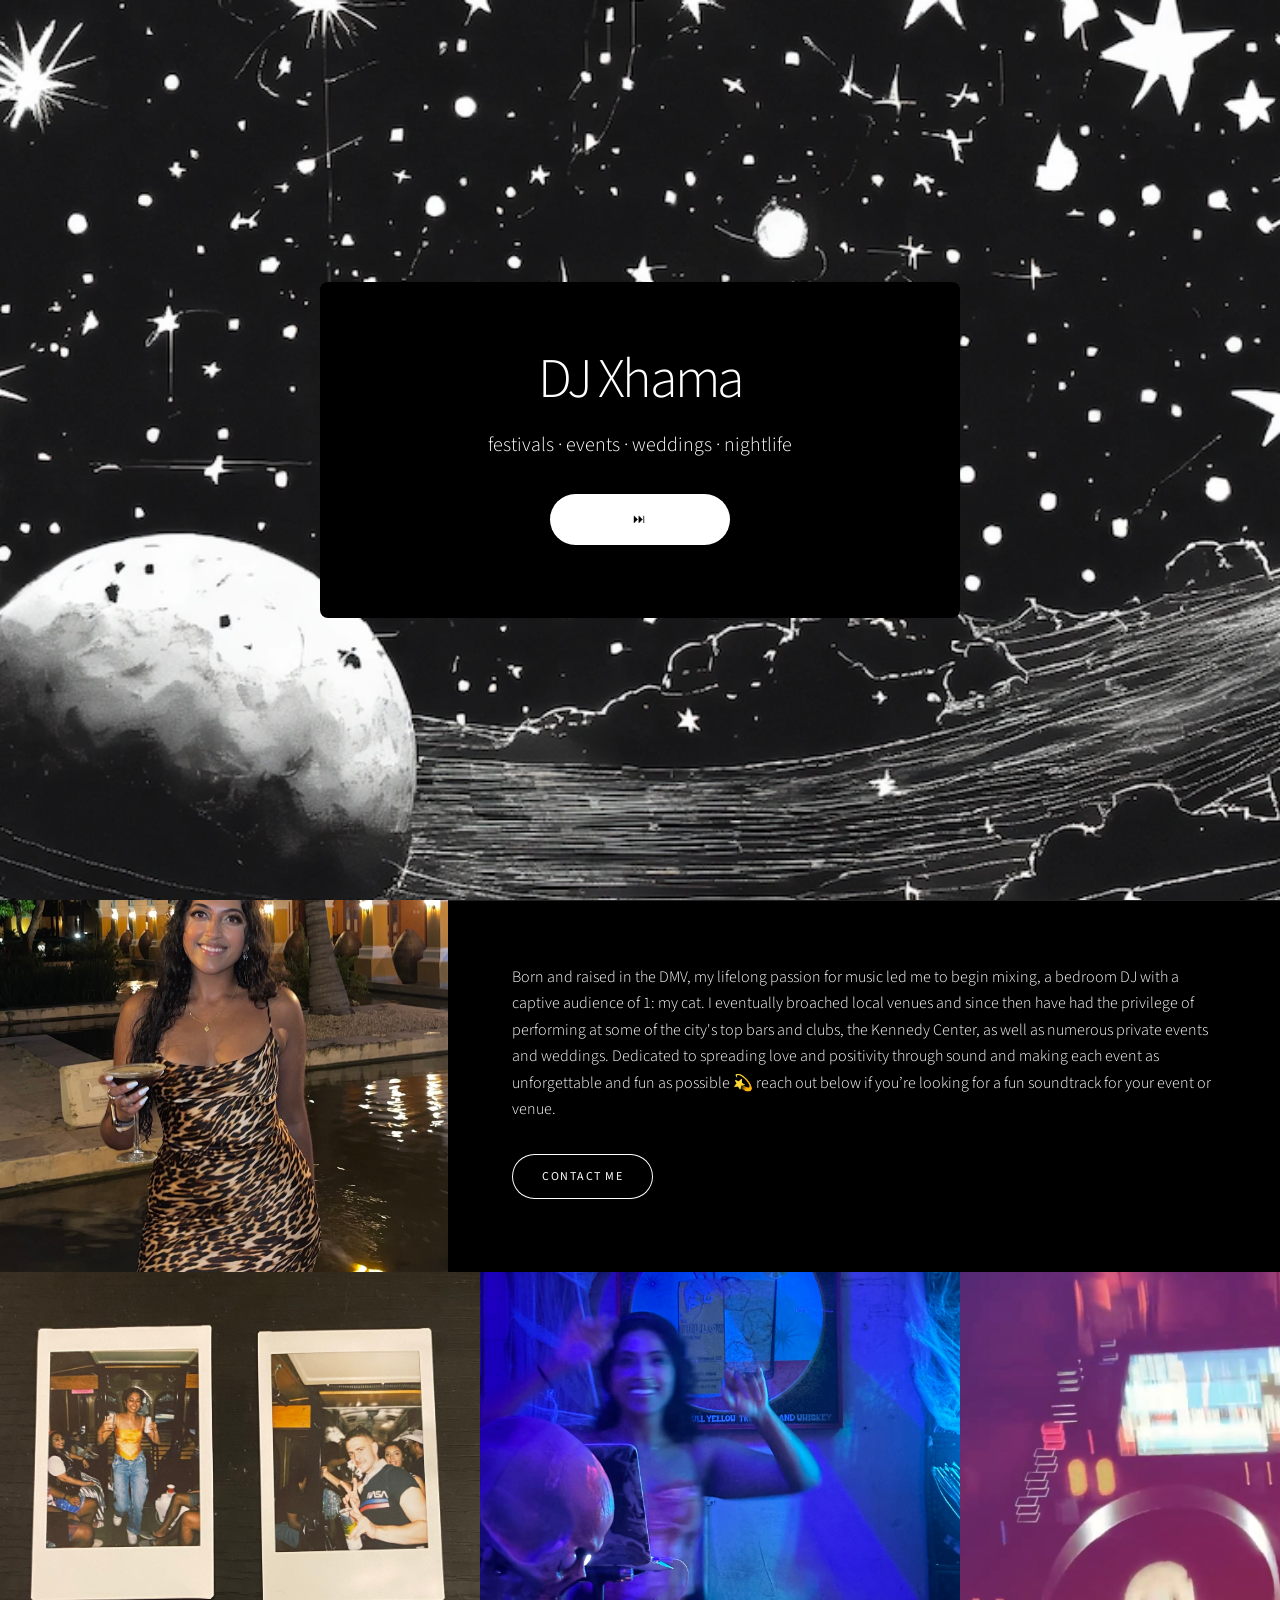
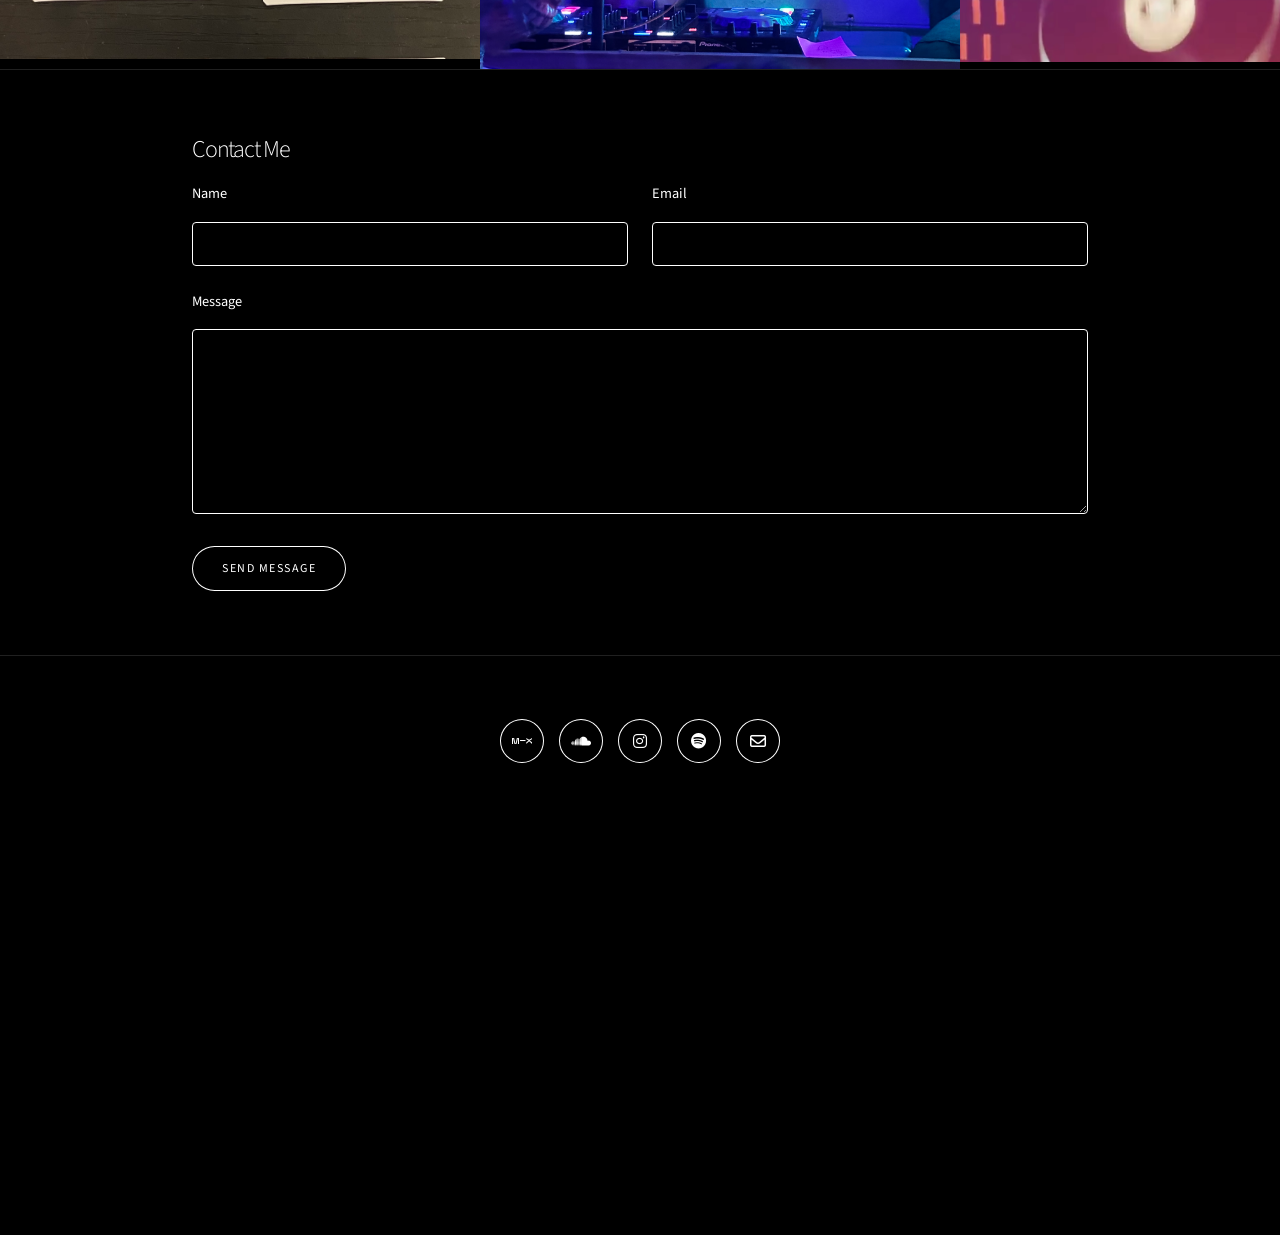
==== commit a40d7276: "Makes updates to gallery, bio and soundcloud link." ====
--- a/index.html
+++ b/index.html
@@ -13,8 +13,8 @@
 	<meta name="msapplication-TileColor" content="#da532c">
     <meta name="theme-color" content="#ffffff">	
     <link rel="apple-touch-icon" sizes="180x180" href="./apple-touch-icon.png">
-    <link rel="icon" type="image/png" sizes="32x32" href="./favicon-32x32.png">
-    <link rel="icon" type="image/png" sizes="16x16" href="./favicon-16x16.png">
+    <link rel="icon" type="image/png" sizes="32x32" href="./favicon.png">
+    <link rel="icon" type="image/png" sizes="16x16" href="./favicon.png">
     <link rel="manifest" href="./site.webmanifest">
     <link rel="mask-icon" href="./safari-pinned-tab.svg" color="#5bbad5">
 	
@@ -58,14 +58,14 @@
 	
 <section class="spotlight style1 invert orient-right content-align-left image-position-center onscroll-image-fade-in" id="first">
     <div class="content">
-        <h2>It&#39;s pronounced &#39;shama&#39;</h2>
-        <p>Born and raised in the DMV, my passion for music led me to start DJing at local venues a few years ago.
- Since then, I’ve had the privilege of performing at some of the city's top bars and clubs, the Kennedy Center, as well as numerous private events and weddings.
- Dedicated to spreading love and positivity through sound and making each
- event as unforgettable and fun as possible.
+        
+        <p>Born and raised in the DMV, my lifelong passion for music led me to begin mixing, a bedroom DJ with a captive audience of 1: my cat. I eventually broached local venues and
+ since then have had the privilege of performing at some of the city's top bars and clubs, the Kennedy Center, as well as numerous private events and weddings.
+ Dedicated to spreading love and positivity through sound and making each event as unforgettable and fun as possible 💫 reach out below if you’re looking for a fun soundtrack
+  for your event or venue.
 </p>
         <ul class="actions stacked">
-            <li><a href="#contactMe" class="button smooth-scroll-middle">Call me Maybe</a></li>
+            <li><a href="#contactMe" class="button smooth-scroll-middle">Contact Me</a></li>
         </ul>
     </div>
     <div class="image">
@@ -88,7 +88,35 @@
         <h3></h3>
         <p></p>
         <ul class="actions fixed">
-            <li><span class="button small">Party Bus DJ</span></li>
+            <li><span class="button small">Party Bus</span></li>
+        </ul>
+    </div>
+</article>
+
+        
+            <article>
+    <a href="images/gallery/fulls/whiskey-full.jpg" class="image">
+        <img src="images/gallery/thumbs/whiskey-thumb-2.jpg" alt="" />
+    </a>
+    <div class="caption">
+        <h3></h3>
+        <p></p>
+        <ul class="actions fixed">
+            <li><span class="button small">Club</span></li>
+        </ul>
+    </div>
+</article>
+
+        
+            <article>
+    <a href="images/gallery/fulls/cali-full.jpg" class="image">
+        <img src="images/gallery/thumbs/cali-thumb.jpg" alt="" />
+    </a>
+    <div class="caption">
+        <h3></h3>
+        <p></p>
+        <ul class="actions fixed">
+            <li><span class="button small">Rooftop</span></li>
         </ul>
     </div>
 </article>
@@ -102,21 +130,7 @@
         <h3></h3>
         <p></p>
         <ul class="actions fixed">
-            <li><span class="button small">Club DJ</span></li>
-        </ul>
-    </div>
-</article>
-
-        
-            <article>
-    <a href="images/gallery/fulls/cali-full.jpg" class="image">
-        <img src="images/gallery/thumbs/cali-thumb.jpg" alt="" />
-    </a>
-    <div class="caption">
-        <h3></h3>
-        <p></p>
-        <ul class="actions fixed">
-            <li><span class="button small">Cali DJ</span></li>
+            <li><span class="button small">Birthday</span></li>
         </ul>
     </div>
 </article>
@@ -130,21 +144,7 @@
         <h3></h3>
         <p></p>
         <ul class="actions fixed">
-            <li><span class="button small">Festival DJ</span></li>
-        </ul>
-    </div>
-</article>
-
-        
-            <article>
-    <a href="images/gallery/fulls/spacy-full.jpg" class="image">
-        <img src="images/gallery/thumbs/spacy-thumb.jpg" alt="" />
-    </a>
-    <div class="caption">
-        <h3></h3>
-        <p></p>
-        <ul class="actions fixed">
-            <li><span class="button small">Gallery DJ</span></li>
+            <li><span class="button small">Festival</span></li>
         </ul>
     </div>
 </article>
@@ -204,7 +204,7 @@
 
 
 <iframe width="100%" height="400" scrolling="no" frameborder="no" allow="autoplay"
-    src="https://w.soundcloud.com/player/?url=https%3A//api.soundcloud.com/tracks/1222503166&&color=%238a4d35&auto_play=false&hide_related=true&show_comments=false&show_user=true&show_reposts=false&show_teaser=true&visual=true">
+    src="https://w.soundcloud.com/player/?url=https%3A//api.soundcloud.com/tracks/1954661671&color=%238a4d35&auto_play=false&hide_related=true&show_comments=false&show_user=true&show_reposts=false&show_teaser=true&visual=true">
 </iframe>
 
 </footer>
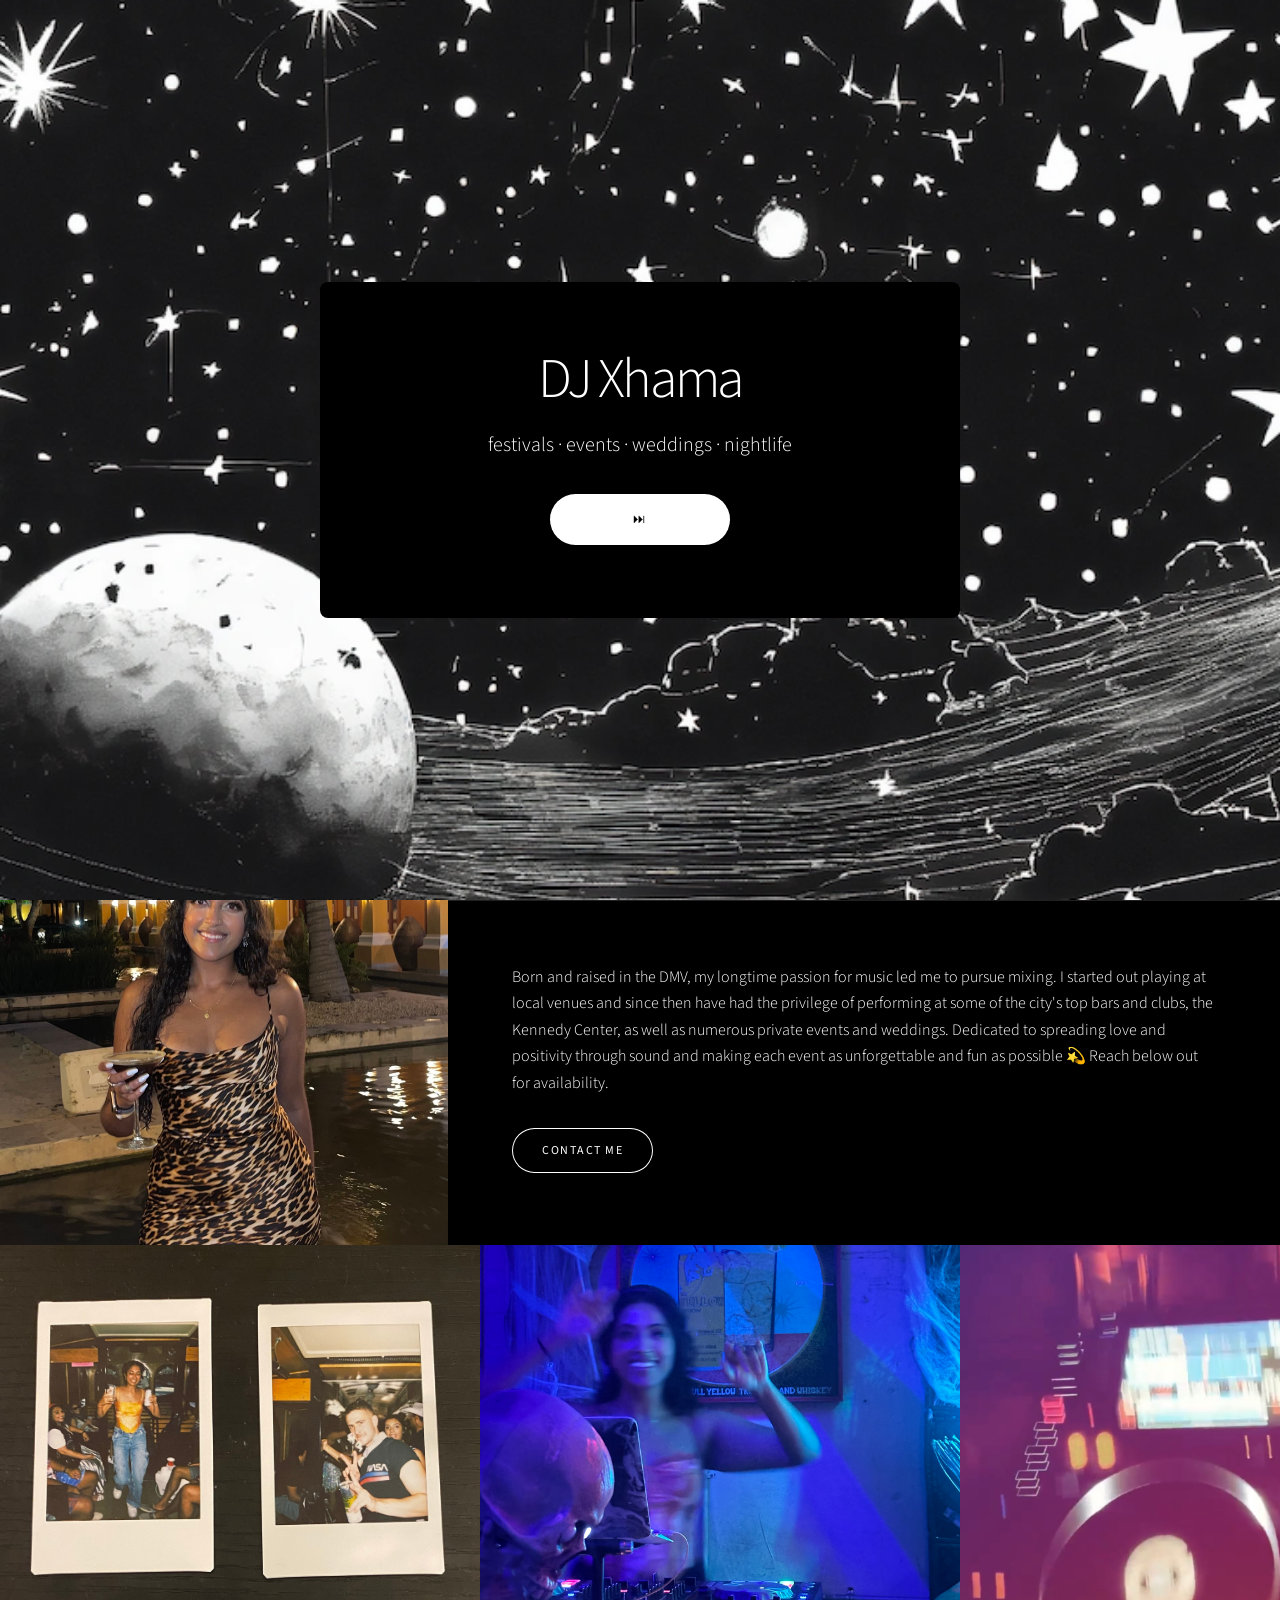
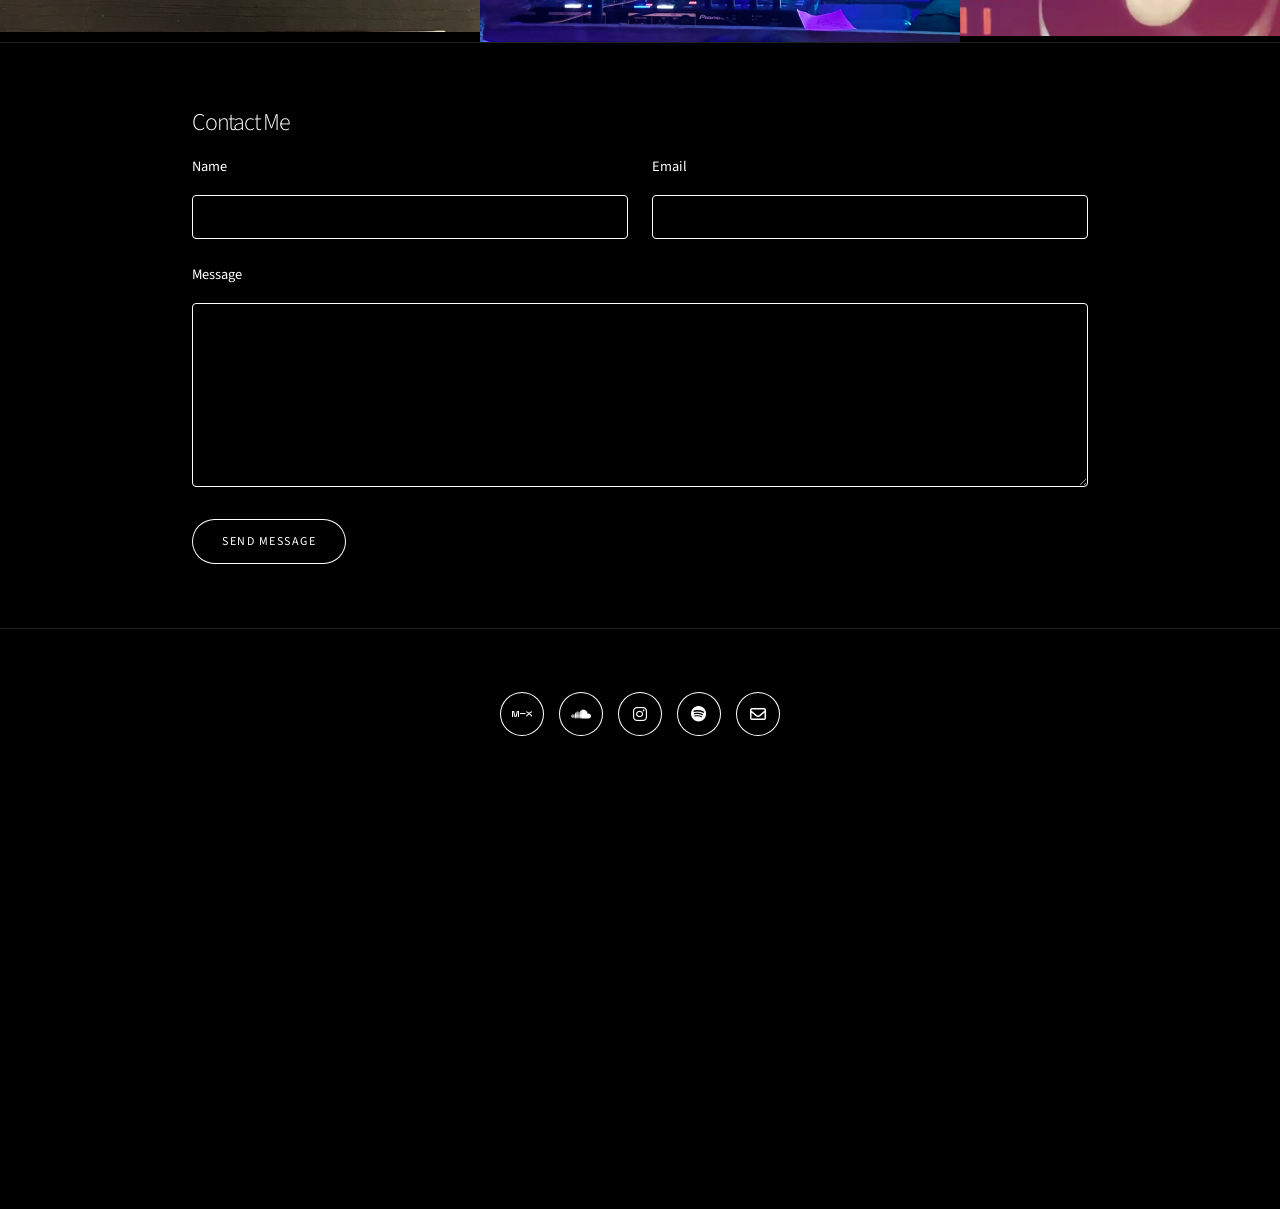
==== commit 1007c387: "Changes wording and icon." ====
--- a/index.html
+++ b/index.html
@@ -12,7 +12,7 @@
 	
 	<meta name="msapplication-TileColor" content="#da532c">
     <meta name="theme-color" content="#ffffff">	
-    <link rel="apple-touch-icon" sizes="180x180" href="./apple-touch-icon.png">
+    <link rel="apple-touch-icon" sizes="180x180" href="./favicon.png">
     <link rel="icon" type="image/png" sizes="32x32" href="./favicon.png">
     <link rel="icon" type="image/png" sizes="16x16" href="./favicon.png">
     <link rel="manifest" href="./site.webmanifest">
@@ -59,10 +59,9 @@
 <section class="spotlight style1 invert orient-right content-align-left image-position-center onscroll-image-fade-in" id="first">
     <div class="content">
         
-        <p>Born and raised in the DMV, my lifelong passion for music led me to begin mixing, a bedroom DJ with a captive audience of 1: my cat. I eventually broached local venues and
- since then have had the privilege of performing at some of the city's top bars and clubs, the Kennedy Center, as well as numerous private events and weddings.
- Dedicated to spreading love and positivity through sound and making each event as unforgettable and fun as possible 💫 reach out below if you’re looking for a fun soundtrack
-  for your event or venue.
+        <p>Born and raised in the DMV, my longtime passion for music led me to pursue mixing. I started out playing at local venues and
+since then have had the privilege of performing at some of the city's top bars and clubs, the Kennedy Center, as well as numerous private events and weddings.
+Dedicated to spreading love and positivity through sound and making each event as unforgettable and fun as possible 💫 Reach below out for availability.
 </p>
         <ul class="actions stacked">
             <li><a href="#contactMe" class="button smooth-scroll-middle">Contact Me</a></li>
@@ -88,7 +87,7 @@
         <h3></h3>
         <p></p>
         <ul class="actions fixed">
-            <li><span class="button small">Party Bus</span></li>
+            <li><span class="button small">Party Bus | Austin</span></li>
         </ul>
     </div>
 </article>
@@ -102,7 +101,7 @@
         <h3></h3>
         <p></p>
         <ul class="actions fixed">
-            <li><span class="button small">Club</span></li>
+            <li><span class="button small">Speakeasy | D.C.</span></li>
         </ul>
     </div>
 </article>
@@ -116,7 +115,7 @@
         <h3></h3>
         <p></p>
         <ul class="actions fixed">
-            <li><span class="button small">Rooftop</span></li>
+            <li><span class="button small">Rooftop Bar | San Fransisco</span></li>
         </ul>
     </div>
 </article>
@@ -130,7 +129,7 @@
         <h3></h3>
         <p></p>
         <ul class="actions fixed">
-            <li><span class="button small">Birthday</span></li>
+            <li><span class="button small">Club | D.C.</span></li>
         </ul>
     </div>
 </article>
@@ -144,7 +143,7 @@
         <h3></h3>
         <p></p>
         <ul class="actions fixed">
-            <li><span class="button small">Festival</span></li>
+            <li><span class="button small">Festival | D.C.</span></li>
         </ul>
     </div>
 </article>
@@ -171,11 +170,11 @@
                     </div>
                     <div class="field half">
                         <label for="email">Email</label>
-                        <input type="email" name="email" id="email" value="" />
+                        <input type="email" name="email" id="email" value="" required/>
                     </div>
                     <div class="field">
                         <label for="message">Message</label>
-                        <textarea name="message" id="message" rows="6"></textarea>
+                        <textarea name="message" id="message" rows="6" required></textarea>
                     </div>
                     
                     
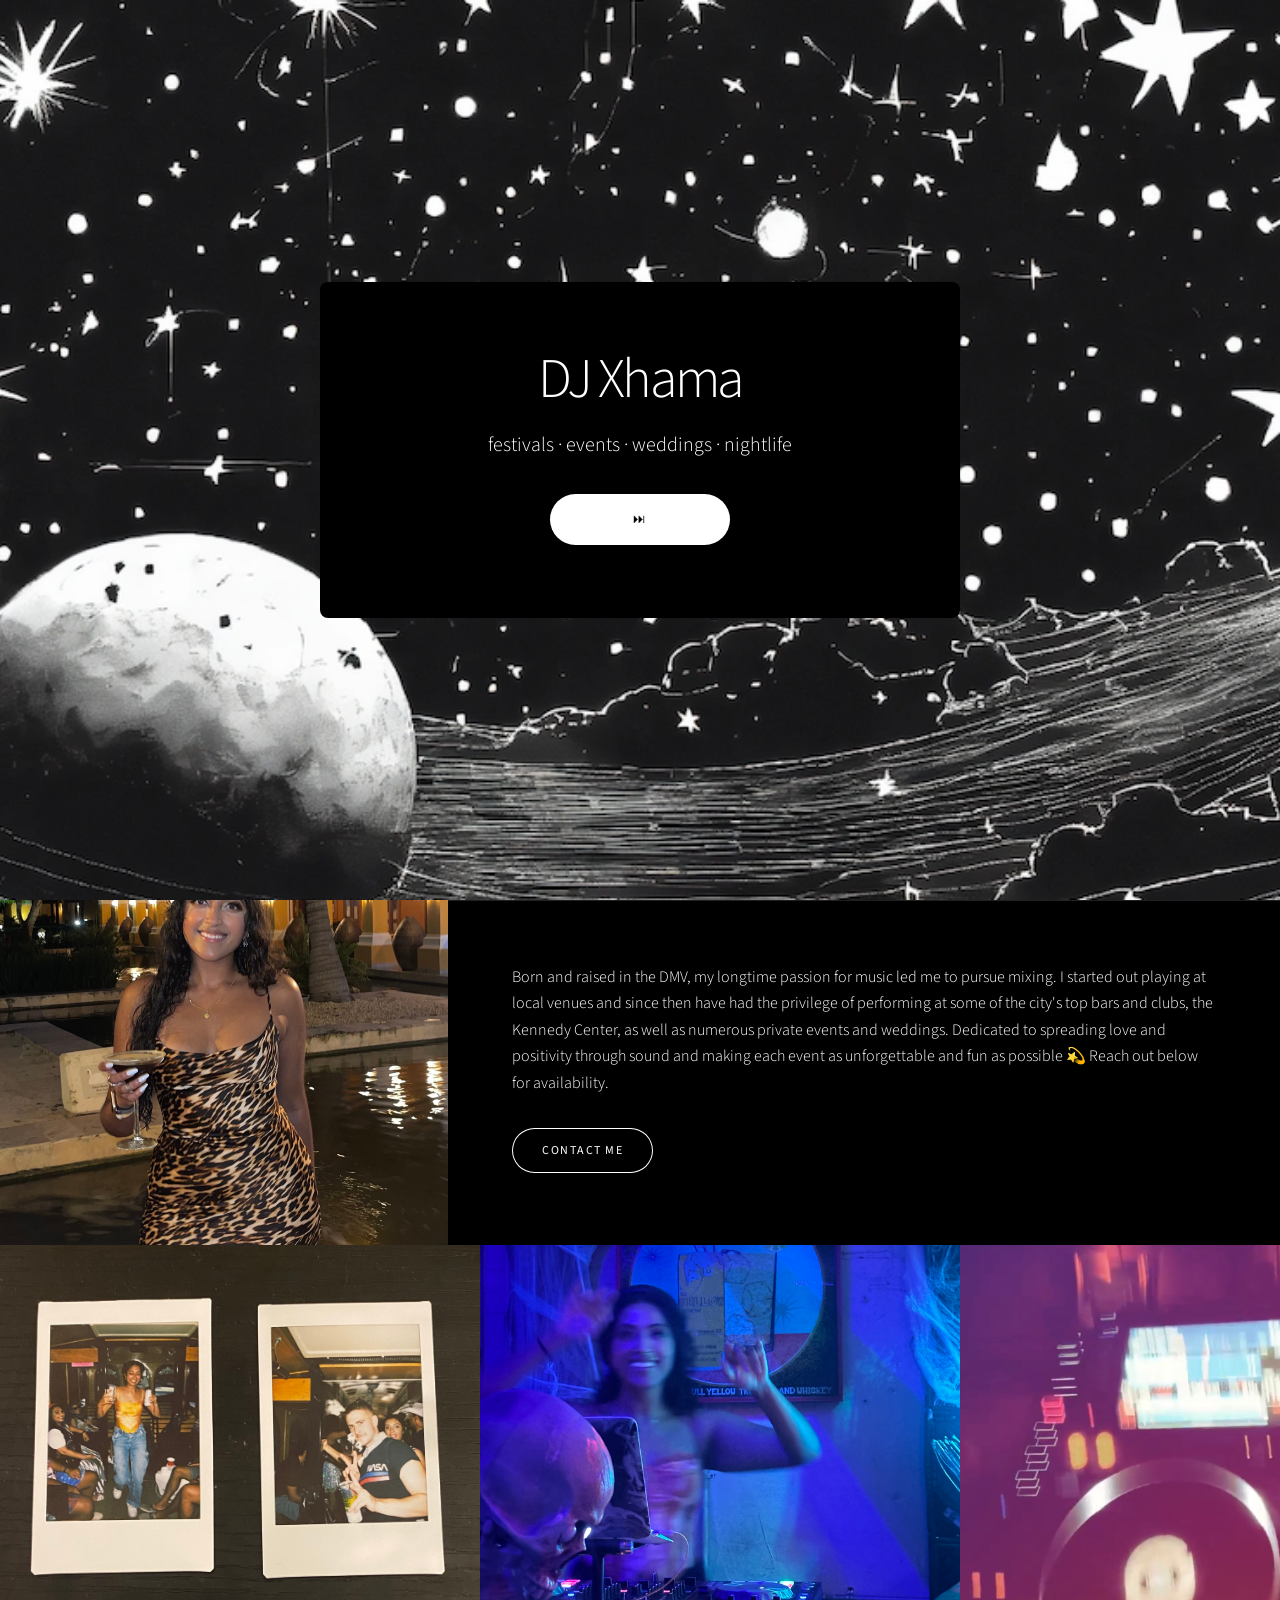
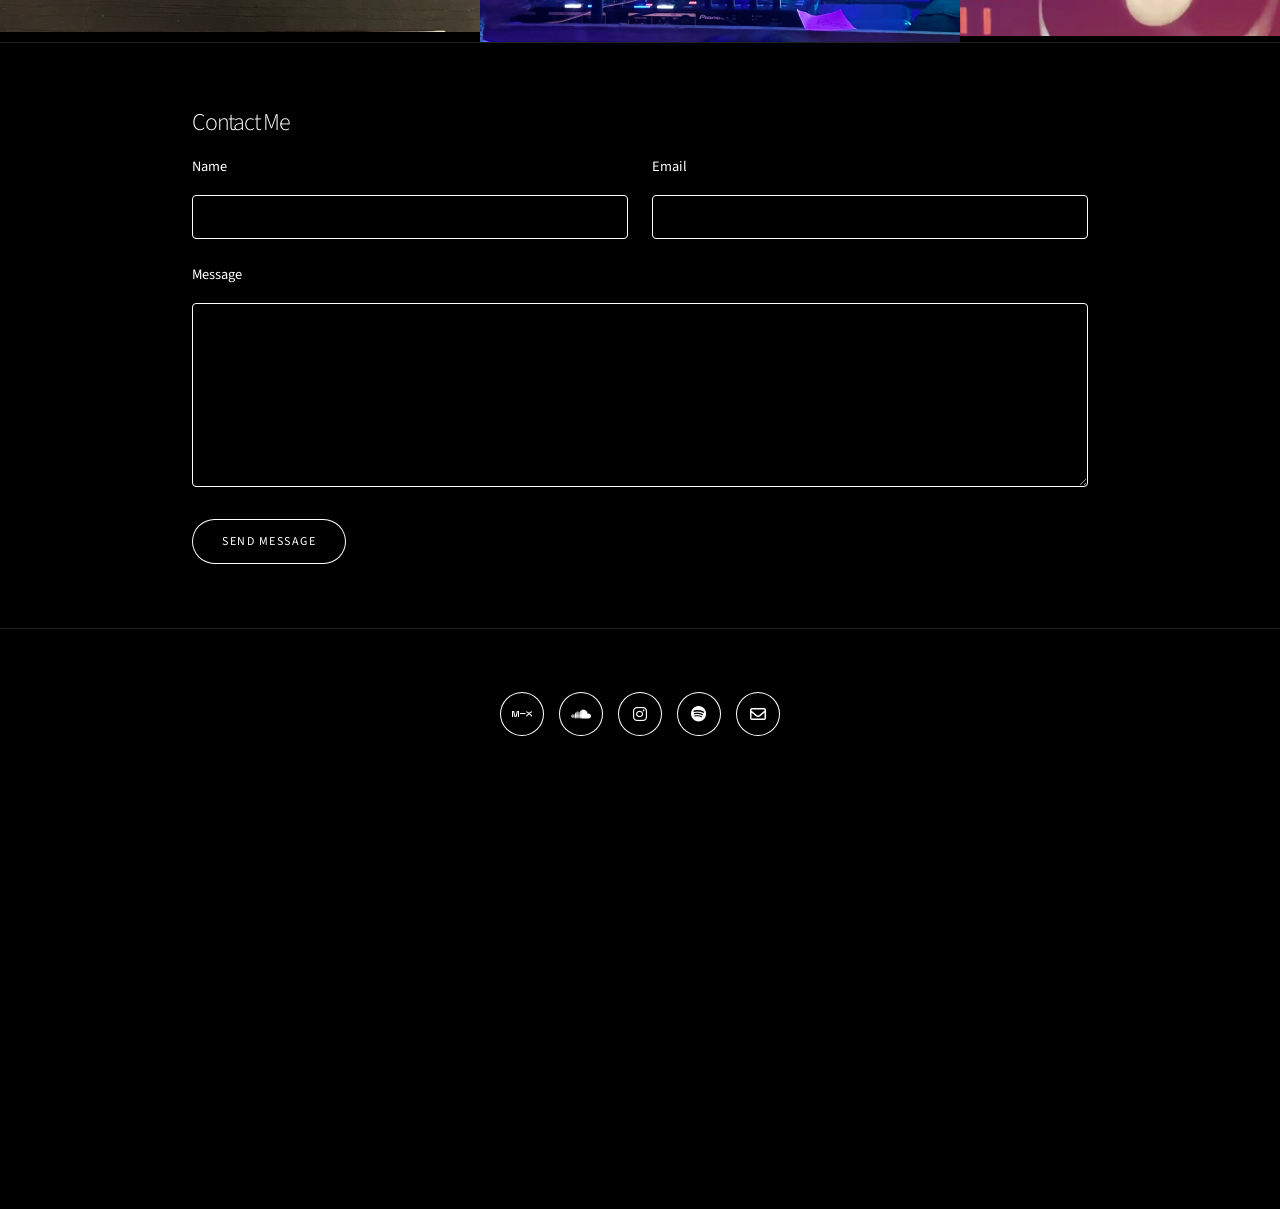
==== commit df6f792d: "Fixes typo and images." ====
--- a/index.html
+++ b/index.html
@@ -61,7 +61,7 @@
         
         <p>Born and raised in the DMV, my longtime passion for music led me to pursue mixing. I started out playing at local venues and
 since then have had the privilege of performing at some of the city's top bars and clubs, the Kennedy Center, as well as numerous private events and weddings.
-Dedicated to spreading love and positivity through sound and making each event as unforgettable and fun as possible 💫 Reach below out for availability.
+Dedicated to spreading love and positivity through sound and making each event as unforgettable and fun as possible 💫 Reach out below for availability.
 </p>
         <ul class="actions stacked">
             <li><a href="#contactMe" class="button smooth-scroll-middle">Contact Me</a></li>
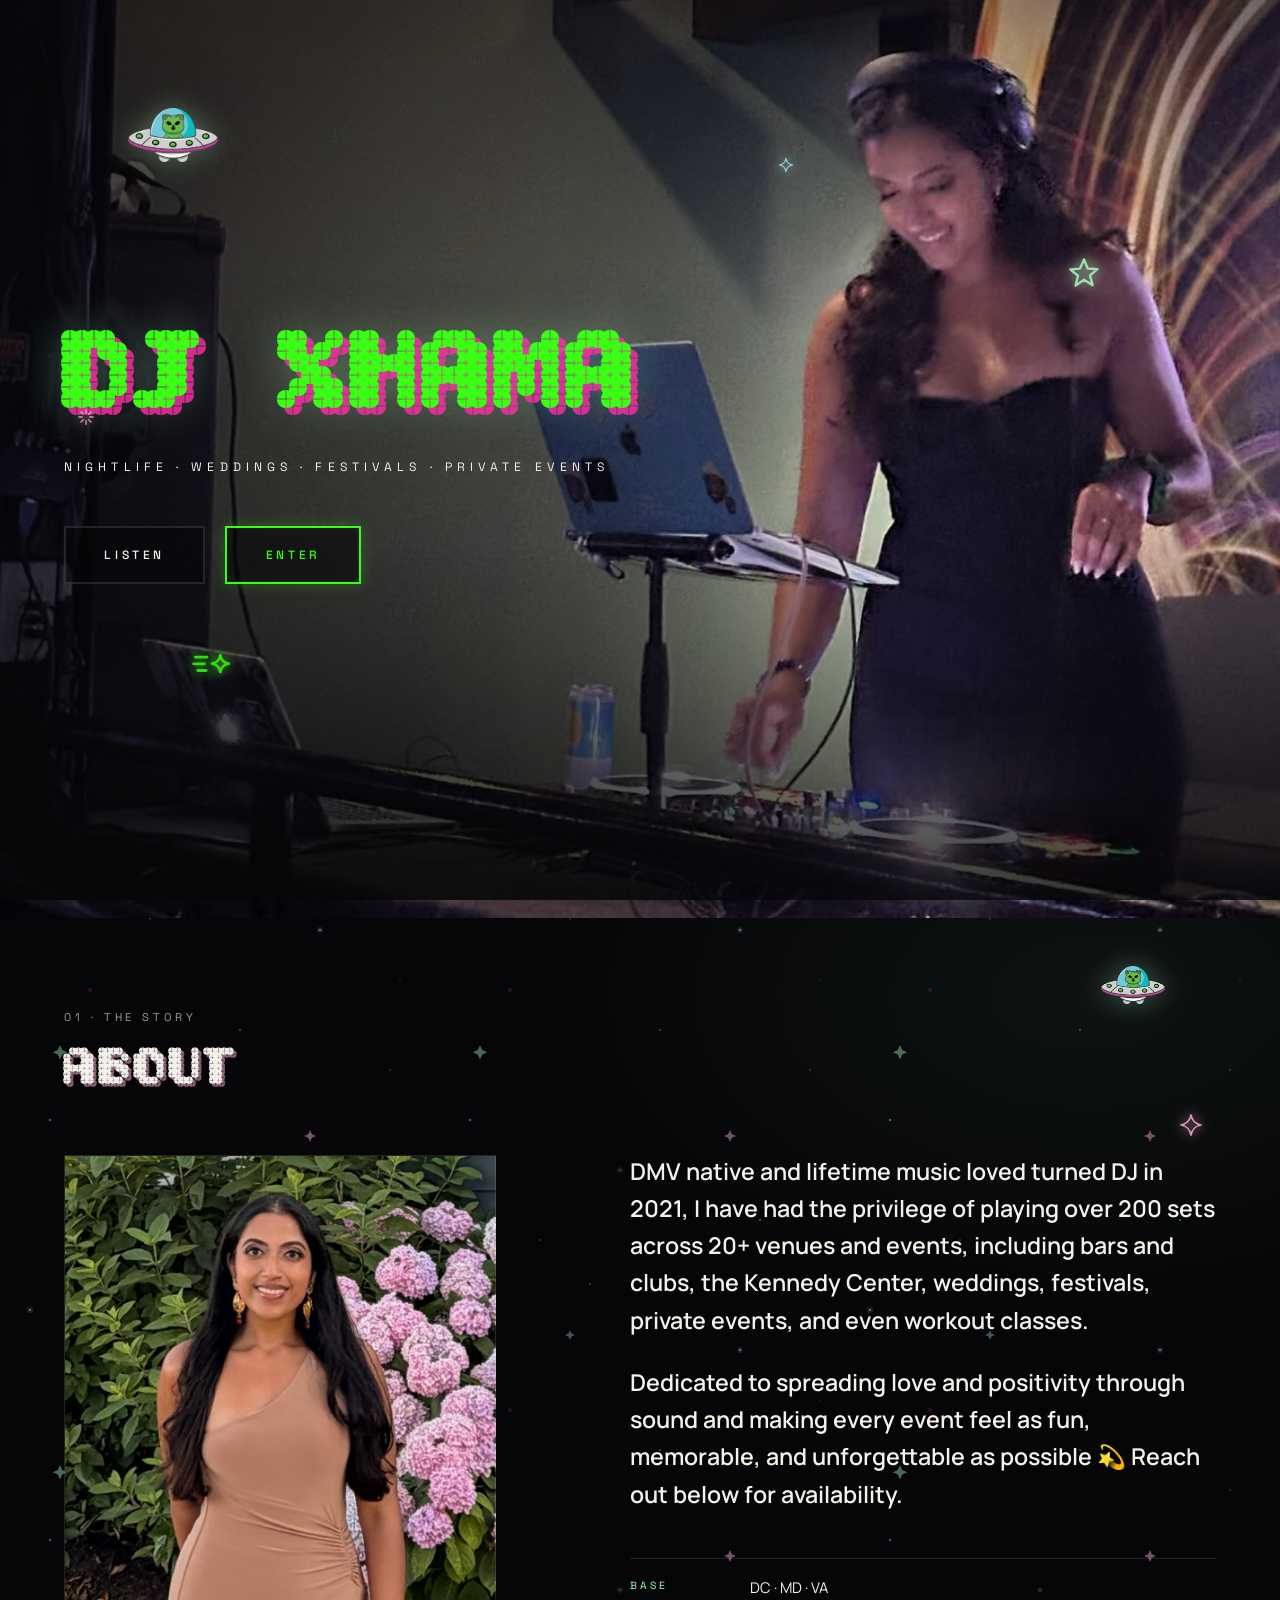
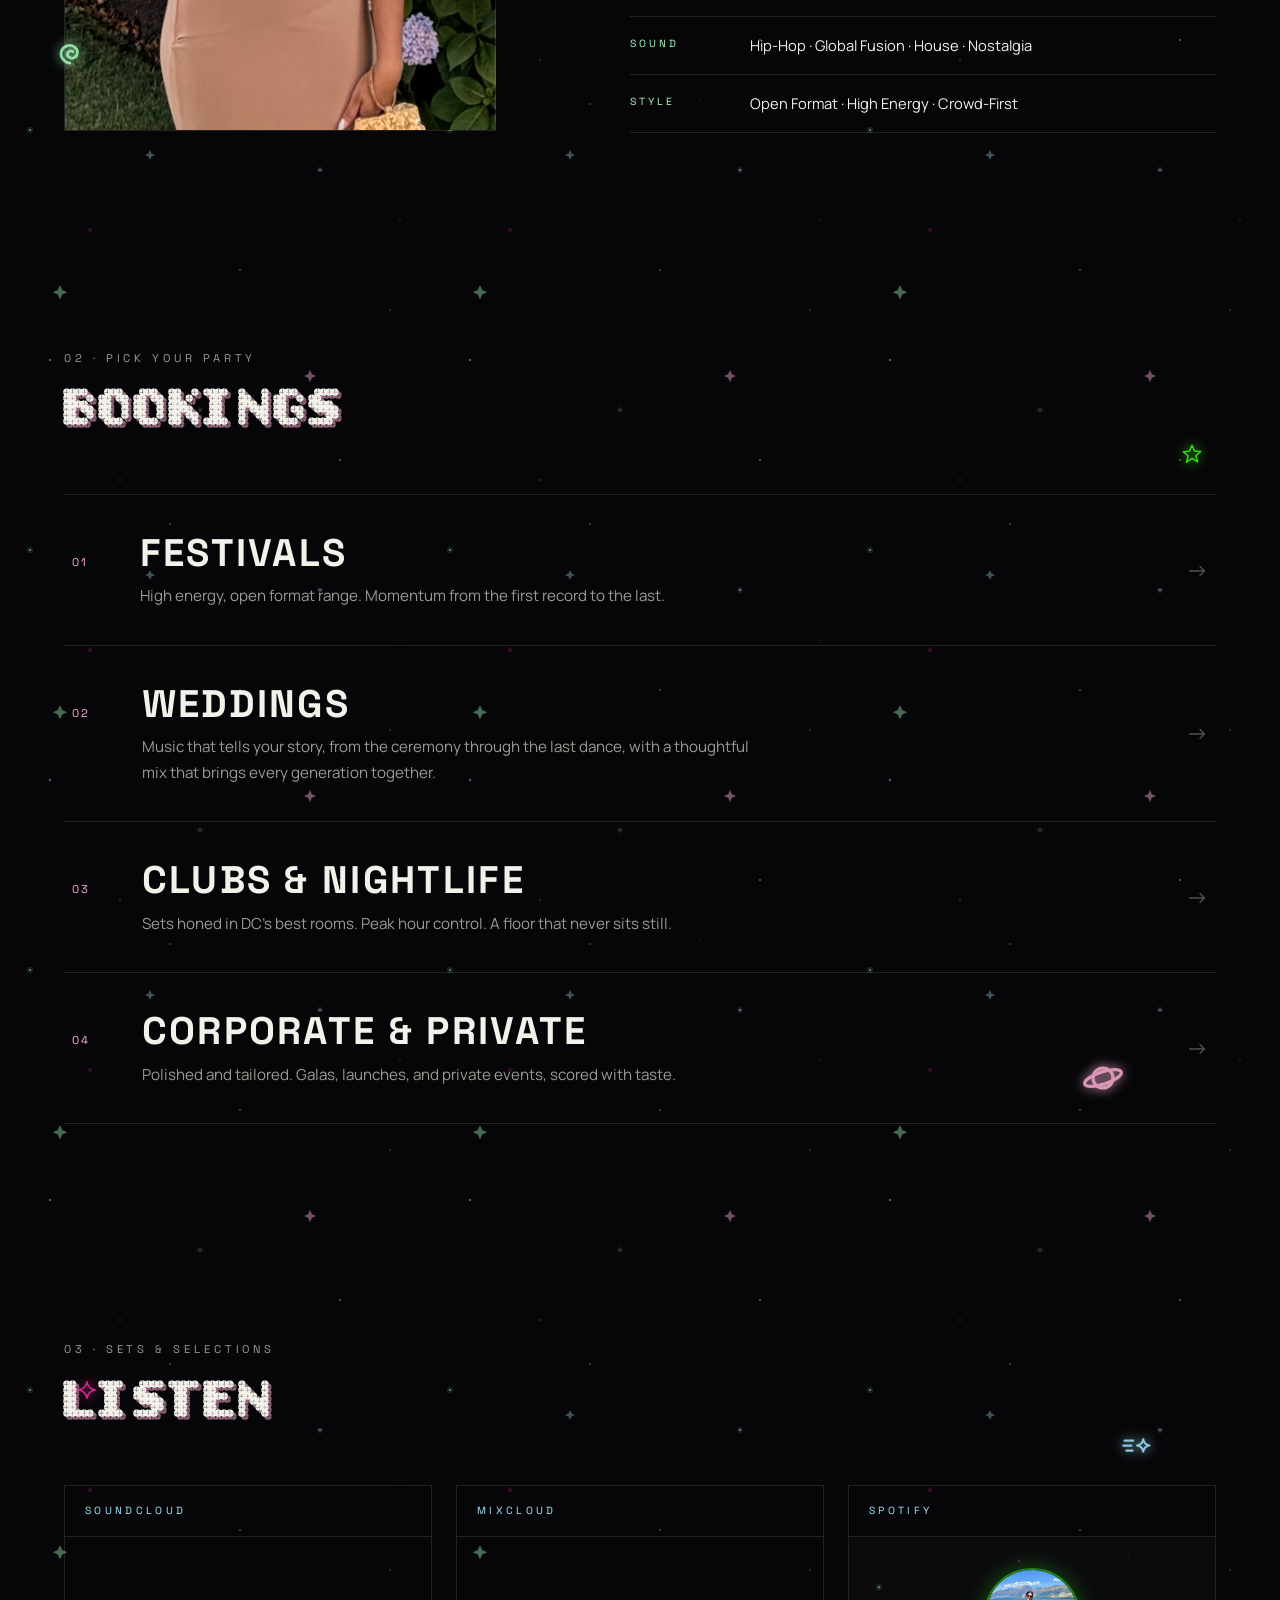
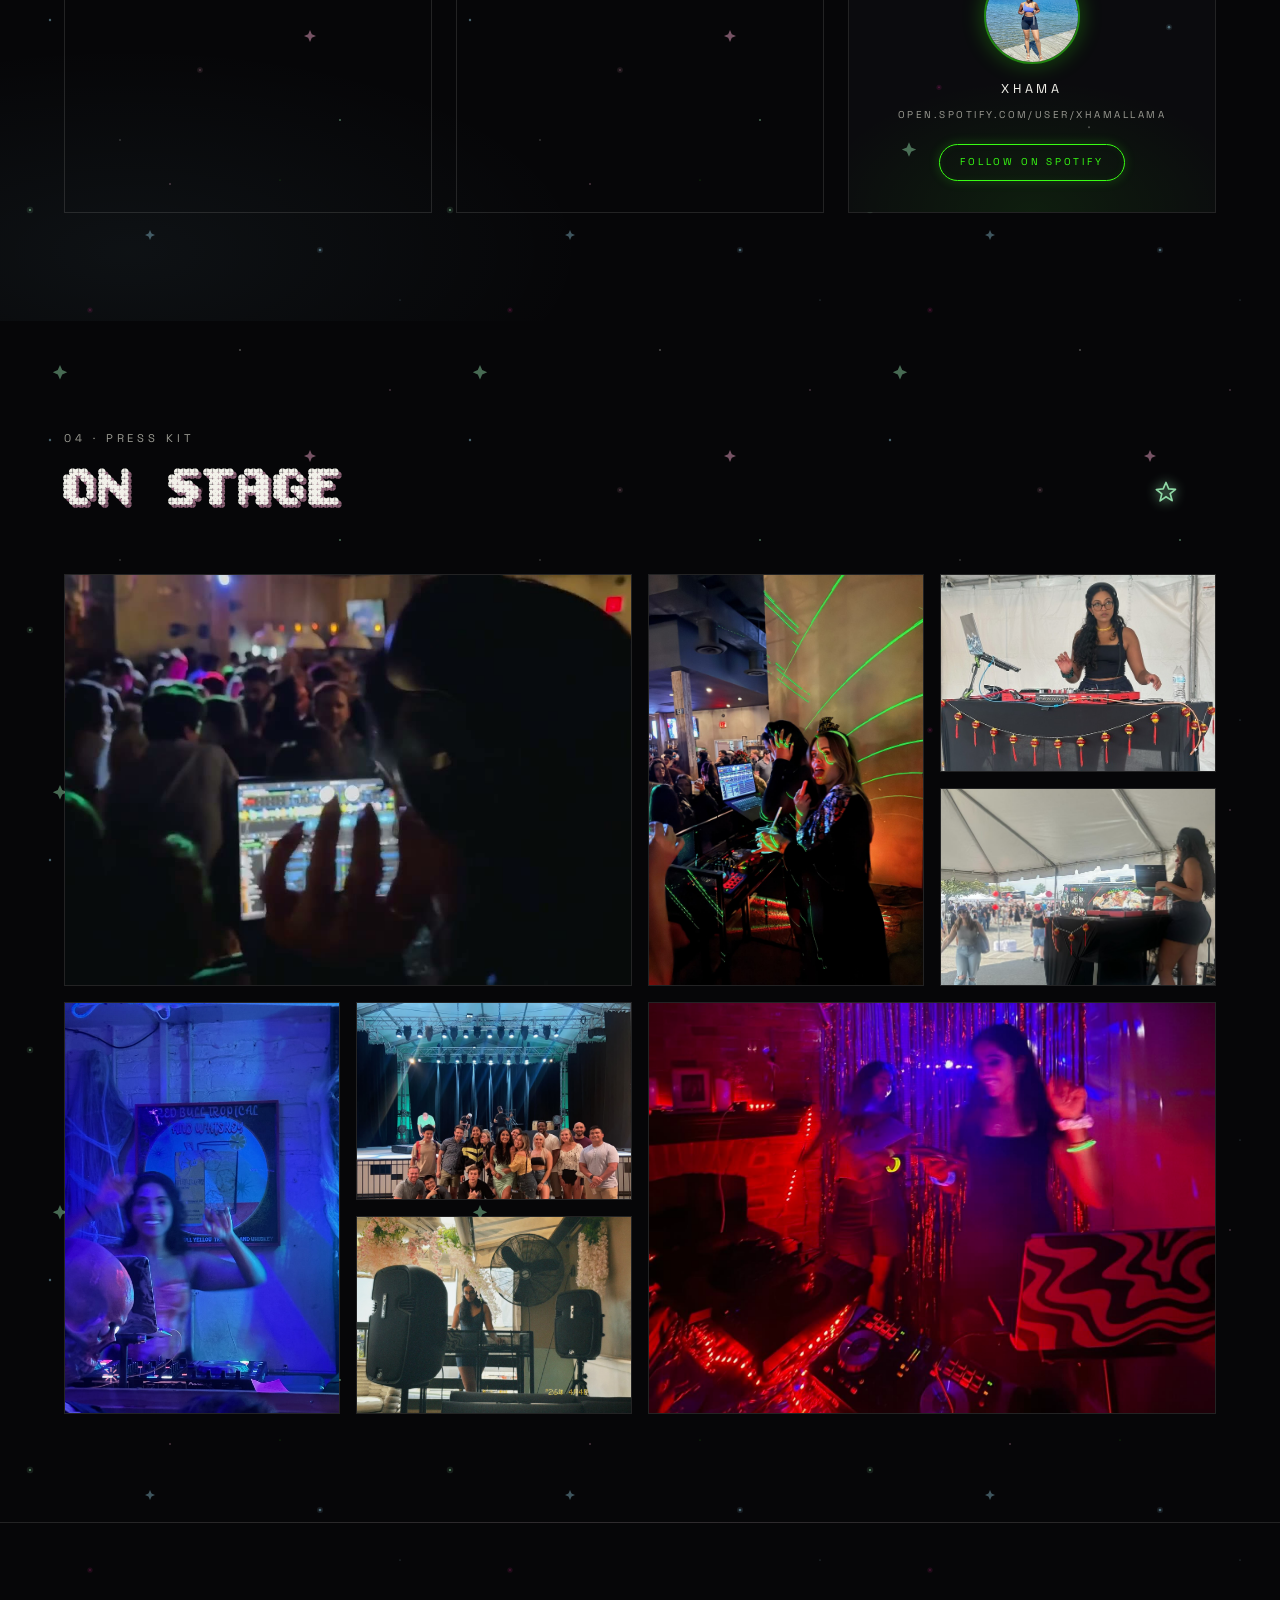
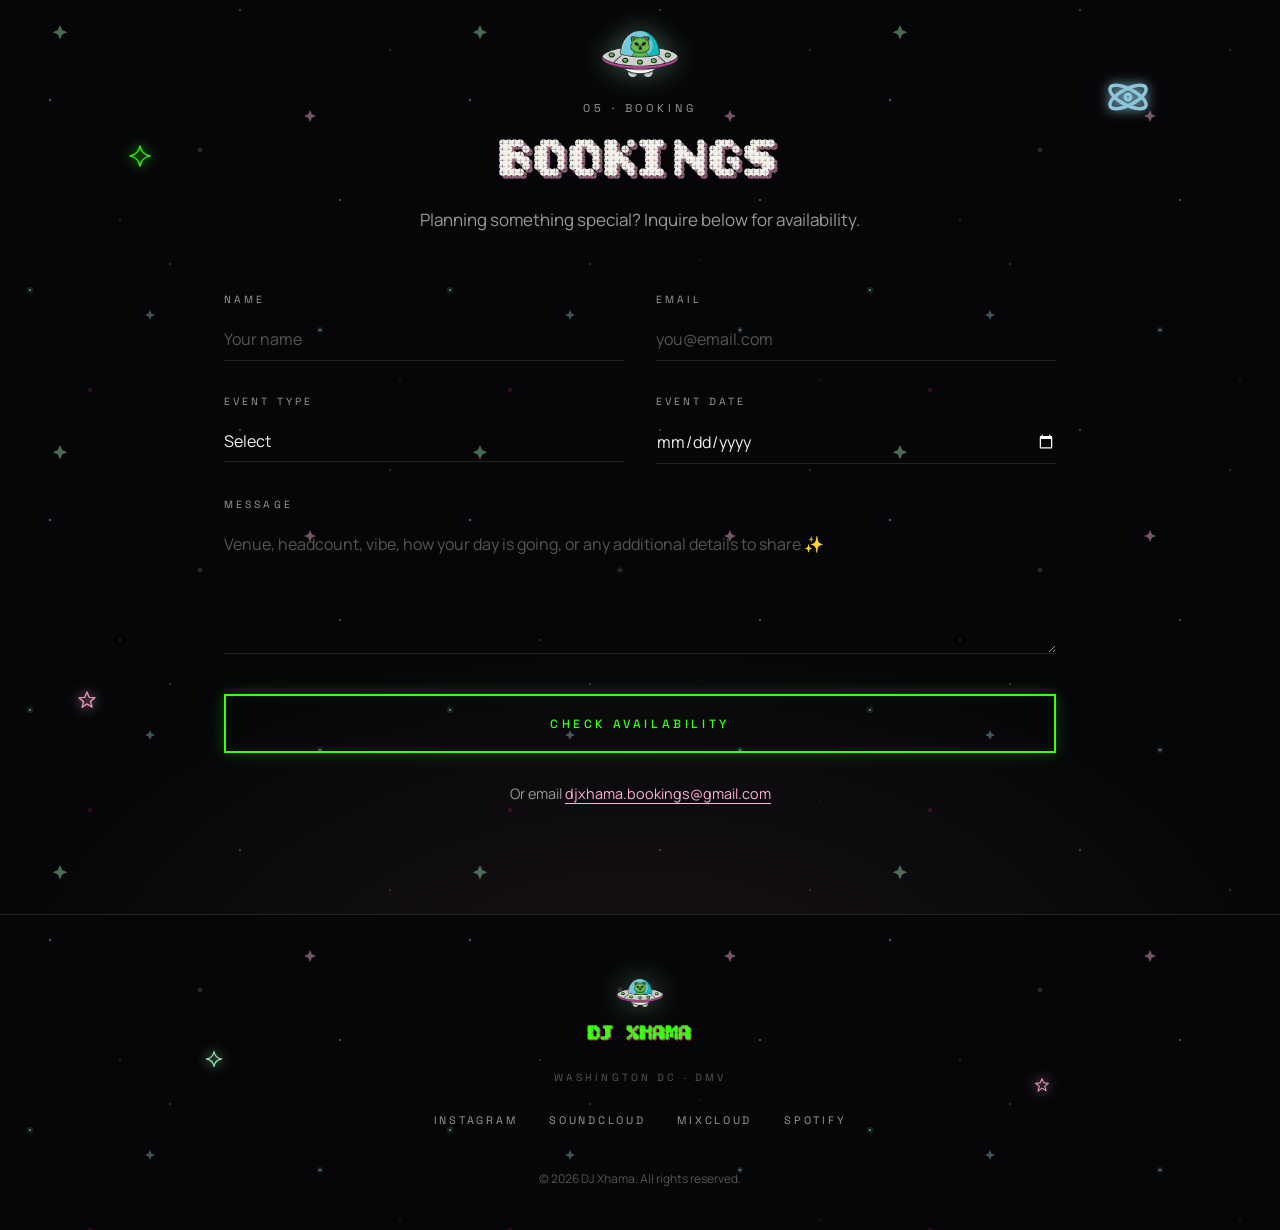
==== commit a6bf7bda: "Replace site with new DJ Xhama build Clean replacement of the old Hugo/HTML5UP site with the new cos" ====
--- a/index.html
+++ b/index.html
@@ -1,239 +1,319 @@
-<!DOCTYPE HTML>
-
-<html>
-	
-	<head>
-	<meta name="generator" content="Hugo 0.133.1">
-	<title>DJ Xhama</title>
-	<meta charset="utf-8" />
-	<meta name="viewport" content="width=device-width, initial-scale=1, user-scalable=no" />
-	<meta name="description" content="">
-	<meta name="author" content="">
-	
-	<meta name="msapplication-TileColor" content="#da532c">
-    <meta name="theme-color" content="#ffffff">	
-    <link rel="apple-touch-icon" sizes="180x180" href="./favicon.png">
-    <link rel="icon" type="image/png" sizes="32x32" href="./favicon.png">
-    <link rel="icon" type="image/png" sizes="16x16" href="./favicon.png">
-    <link rel="manifest" href="./site.webmanifest">
-    <link rel="mask-icon" href="./safari-pinned-tab.svg" color="#5bbad5">
-	
-	
-	
-	
-	
-	<link rel="stylesheet" href="./css/main.min.css">
-	
-	
-	
-	<noscript><link rel="stylesheet" href="./css/noscript.min.css" /></noscript>
-	
-
-	
-	<link rel="stylesheet" href="https://djxhama.xyz/css/fontawesome-all.min.css">
-
+<!DOCTYPE html>
+<html lang="en">
+<head>
+  <meta charset="UTF-8">
+  <meta name="viewport" content="width=device-width, initial-scale=1.0">
+  <title>DJ Xhama | Washington, DC</title>
+  <meta name="description" content="DJ Xhama. Washington, DC. Nightlife, weddings, festivals, and private events, from DC's best rooms to the Kennedy Center stage.">
+  <link rel="preload" as="image" href="assets/splash.jpeg">
+  <link rel="preconnect" href="https://fonts.googleapis.com">
+  <link rel="preconnect" href="https://fonts.gstatic.com" crossorigin>
+  <link href="https://fonts.googleapis.com/css2?family=Bitcount:ELSH,ELXP,wght@0,0..100,100..900&family=Manrope:wght@300;400;500;600;700&family=Space+Grotesk:wght@300;400;500;700&display=swap" rel="stylesheet">
+  <link rel="icon" type="image/png" href="assets/favicon.png">
+  <link rel="stylesheet" href="css/styles.css?v=5">
 </head>
-
-
-	<body class="is-preload">
-
-		
-		<div id="wrapper" class="divided">
-
-	
-<section class="banner invert style2 fullscreen onload-image-fade-in onload-content-fade-down">
-    <div class="content">
-        <h1>DJ Xhama</h1>
-        <p class="major">festivals · events · weddings · nightlife
-</p>
-        
-        <ul class="actions stacked">
-            <li><a href="#first" class="button primary large wide smooth-scroll-middle">⏭</a></li>
-        </ul>
+<body class="is-splashed">
+
+  <!-- hand-drawn cosmic doodle set -->
+  <svg width="0" height="0" style="position:absolute" aria-hidden="true">
+    <defs>
+      <symbol id="d-spark" viewBox="0 0 24 24">
+        <path d="M12 2C12.8 7.2 16.8 11.2 22 12C16.8 12.8 12.8 16.8 12 22C11.2 16.8 7.2 12.8 2 12C7.2 11.2 11.2 7.2 12 2Z"/>
+      </symbol>
+      <symbol id="d-star" viewBox="0 0 24 24">
+        <path d="M12 2.5L14.6 8.8L21.5 9.3L16.2 13.7L18.1 20.6L12 16.7L6.1 20.9L7.8 13.9L2.4 9.5L9.2 8.9Z"/>
+      </symbol>
+      <symbol id="d-planet" viewBox="0 0 24 24">
+        <circle cx="12" cy="12" r="5.2"/>
+        <ellipse cx="12" cy="12" rx="10" ry="3.2" transform="rotate(-18 12 12)"/>
+      </symbol>
+      <symbol id="d-shoot" viewBox="0 0 24 24">
+        <path d="M2 8.5H9M1 12.5H7.5M3.5 16.5H8.5"/>
+        <path d="M17 7.5C17.4 10 19.4 12 22 12.4C19.4 12.8 17.4 14.8 17 17.3C16.6 14.8 14.6 12.8 12 12.4C14.6 12 16.6 10 17 7.5Z"/>
+      </symbol>
+      <symbol id="d-swirl" viewBox="0 0 24 24">
+        <path d="M13.2 11.2C11.7 10.1 9.6 11.3 9.9 13.1C10.2 15.1 12.9 15.7 14.5 14.4C16.6 12.8 16.1 9.6 13.9 8.2C11.2 6.5 7.5 7.8 6.4 10.7C5.1 14 7.7 17.6 11.3 18.1"/>
+      </symbol>
+      <symbol id="d-orbit" viewBox="0 0 24 24">
+        <ellipse cx="12" cy="12" rx="10" ry="4" transform="rotate(28 12 12)"/>
+        <ellipse cx="12" cy="12" rx="10" ry="4" transform="rotate(-28 12 12)"/>
+        <circle cx="12" cy="12" r="1.4"/>
+      </symbol>
+      <symbol id="d-moon" viewBox="0 0 24 24">
+        <path d="M14.5 3A9.5 9.5 0 1 0 21 18.2A9.8 9.8 0 0 1 14.5 3Z"/>
+      </symbol>
+      <symbol id="d-burst" viewBox="0 0 24 24">
+        <path d="M12 2.5V7M12 17V21.5M2.5 12H7M17 12H21.5M5.3 5.3L8.4 8.4M15.6 15.6L18.7 18.7M18.7 5.3L15.6 8.4M8.4 15.6L5.3 18.7"/>
+      </symbol>
+      <symbol id="d-squig" viewBox="0 0 24 12">
+        <path d="M1.5 6C3.5 2.5 5.5 2.5 7.5 6S11.5 9.5 13.5 6S17.5 2.5 19.5 6S22.5 8 22.5 6"/>
+      </symbol>
+    </defs>
+  </svg>
+
+  <!-- ================================================================
+       SPLASH
+       ================================================================ -->
+  <section class="splash" id="splash" aria-label="Welcome">
+    <div class="splash__photo"></div>
+    <div class="splash__scrim"></div>
+
+    <svg class="doodle doodle--mint tw" style="top:22%;right:14%;width:34px;--twd:4.2s" aria-hidden="true"><use href="#d-star"/></svg>
+    <svg class="doodle doodle--green tw" style="bottom:18%;left:15%;width:40px;--twd:5s" aria-hidden="true"><use href="#d-shoot"/></svg>
+    <svg class="doodle doodle--blush tw" style="top:38%;left:6%;width:18px;--twd:2.6s" aria-hidden="true"><use href="#d-burst"/></svg>
+    <svg class="doodle doodle--ice tw" style="top:10%;right:38%;width:16px;--twd:3.4s" aria-hidden="true"><use href="#d-spark"/></svg>
+    <img class="saucer" src="assets/cat-saucer-web.png" alt="" aria-hidden="true" width="88" style="top:12%;left:10%;width:clamp(56px,7vw,92px)">
+
+    <div class="splash__inner">
+      <p class="splash__logo wordmark wordmark--dense">DJ XHAMA</p>
+      <p class="creds">NIGHTLIFE · WEDDINGS · FESTIVALS · PRIVATE EVENTS</p>
+      <div class="splash__actions">
+        <a class="btn btn--ghost" href="#listen" data-enter="listen">Listen</a>
+        <a class="btn btn--neon" href="#top" data-enter="top">Enter</a>
+      </div>
     </div>
-    <div class="image">
-        <img src="images/banner-2.jpg" alt="Hugo Story" />
-    </div>
-</section>
-	
-<section class="spotlight style1 invert orient-right content-align-left image-position-center onscroll-image-fade-in" id="first">
-    <div class="content">
-        
-        <p>Born and raised in the DMV, my longtime passion for music led me to pursue mixing. I started out playing at local venues and
-since then have had the privilege of performing at some of the city's top bars and clubs, the Kennedy Center, as well as numerous private events and weddings.
-Dedicated to spreading love and positivity through sound and making each event as unforgettable and fun as possible 💫 Reach out below for availability.
-</p>
-        <ul class="actions stacked">
-            <li><a href="#contactMe" class="button smooth-scroll-middle">Contact Me</a></li>
-        </ul>
-    </div>
-    <div class="image">
-        <img src="images/self-2.jpeg" alt="" />
-    </div>
-</section>
-	
-	
-<section class="wrapper style1 align-center invert" >
-    
-
-    
-    <div class="gallery style2 big lightbox onscroll-fade-in">
-        
-            <article>
-    <a href="images/gallery/fulls/party-1-full.jpg" class="image">
-        <img src="images/gallery/thumbs/party-1-thumb.jpg" alt="" />
-    </a>
-    <div class="caption">
-        <h3></h3>
-        <p></p>
-        <ul class="actions fixed">
-            <li><span class="button small">Party Bus | Austin</span></li>
-        </ul>
-    </div>
-</article>
-
-        
-            <article>
-    <a href="images/gallery/fulls/whiskey-full.jpg" class="image">
-        <img src="images/gallery/thumbs/whiskey-thumb-2.jpg" alt="" />
-    </a>
-    <div class="caption">
-        <h3></h3>
-        <p></p>
-        <ul class="actions fixed">
-            <li><span class="button small">Speakeasy | D.C.</span></li>
-        </ul>
-    </div>
-</article>
-
-        
-            <article>
-    <a href="images/gallery/fulls/cali-full.jpg" class="image">
-        <img src="images/gallery/thumbs/cali-thumb.jpg" alt="" />
-    </a>
-    <div class="caption">
-        <h3></h3>
-        <p></p>
-        <ul class="actions fixed">
-            <li><span class="button small">Rooftop Bar | San Fransisco</span></li>
-        </ul>
-    </div>
-</article>
-
-        
-            <article>
-    <a href="images/gallery/fulls/mission-full.jpg" class="image">
-        <img src="images/gallery/thumbs/mission-thumb.jpg" alt="" />
-    </a>
-    <div class="caption">
-        <h3></h3>
-        <p></p>
-        <ul class="actions fixed">
-            <li><span class="button small">Club | D.C.</span></li>
-        </ul>
-    </div>
-</article>
-
-        
-            <article>
-    <a href="images/gallery/fulls/kennedy-full.jpg" class="image">
-        <img src="images/gallery/thumbs/kennedy-thumb.jpg" alt="" />
-    </a>
-    <div class="caption">
-        <h3></h3>
-        <p></p>
-        <ul class="actions fixed">
-            <li><span class="button small">Festival | D.C.</span></li>
-        </ul>
-    </div>
-</article>
-
-        
-    </div>
-</section>
-	
-	
-	<section class="wrapper style1 align-left invert">
-    <div class="inner">
- 
-    <section id="contactMe">
-        <header>
-            <h3>Contact Me</h3>
-        </header>
-        <div class="content">
-
-            <form method="post" action="https://formspree.io/f/xvgpnjne">
-                <div class="fields">
-                    <div class="field half">
-                        <label for="name">Name</label>
-                        <input type="text" name="name" id="name" value="" />
-                    </div>
-                    <div class="field half">
-                        <label for="email">Email</label>
-                        <input type="email" name="email" id="email" value="" required/>
-                    </div>
-                    <div class="field">
-                        <label for="message">Message</label>
-                        <textarea name="message" id="message" rows="6" required></textarea>
-                    </div>
-                    
-                    
-                </div>
-                <ul class="actions">
-                    <li><input type="submit" name="submit" id="submit" value="Send Message" /></li>
-                </ul>
-            </form>
-
-        </div>
-    </section>
-</section>
-	
-	
-	
-<footer class="wrapper style1 align-center invert">
-    <div class="inner">
-        <ul class="icons">
-            <li><a target="_blank" href="https://www.mixcloud.com/xhama/" class="icon brands style2 fa-mixcloud"><span class="label">Github</span></a></li>
-            <li><a target="_blank" href="https://soundcloud.com/xhama-vyas" class="icon brands style2 fa-soundcloud"><span class="label">Twitter</span></a></li>
-            <li><a target="_blank" href="https://instagram.com/xhamallama" class="icon brands style2 fa-instagram"><span class="label">Instagram</span></a></li>
-            <li><a target="_blank" href="https://open.spotify.com/user/xhamallama" class="icon brands style2 fa-spotify"><span class="label">LinkedIn</span></a></li>
-            <li><a target="_blank" href="mailto:djxhama.bookings@gmail.com" class="fav icon style2 fa-envelope"><span class="label">Email</span></a></li>
-        </ul>
-</div>
-
-
-<iframe width="100%" height="400" scrolling="no" frameborder="no" allow="autoplay"
-    src="https://w.soundcloud.com/player/?url=https%3A//api.soundcloud.com/tracks/1954661671&color=%238a4d35&auto_play=false&hide_related=true&show_comments=false&show_user=true&show_reposts=false&show_teaser=true&visual=true">
-</iframe>
-
-</footer>
-
-<script type="text/javascript" src="https://djxhama.xyz/js/fontawesome-all.min.js"></script>
-
-
-		
-		</div>
-		
-		
-  
-
-
-		
-
-
-
-
-
-
-
-
-
-
-
-
-<script src='./js/bundle.min.js'></script>
-
-
-
-	</body>
-</html>+  </section>
+
+  <!-- ================================================================
+       SITE
+       ================================================================ -->
+  <div class="site" id="top">
+
+    <header class="nav" id="nav">
+      <a class="nav__logo wordmark wordmark--dense" href="#top"><img class="nav__saucer" src="assets/cat-saucer-web.png" alt="" width="26">DJ XHAMA</a>
+      <nav class="nav__links" aria-label="Primary">
+        <a href="#about">About</a>
+        <a href="#bookings">Bookings</a>
+        <a href="#listen">Listen</a>
+        <a href="#gallery">Gallery</a>
+      </nav>
+      <a class="btn btn--small btn--neon" href="#contact">Book Now</a>
+    </header>
+
+    <!-- HERO -->
+    <section class="hero" aria-label="Hero">
+      <div class="hero__photo"></div>
+      <div class="hero__scrim"></div>
+
+      <div class="saucer-fly" aria-hidden="true" style="top:16%"><img src="assets/cat-saucer-web.png" alt="" width="80"></div>
+
+      <svg class="doodle doodle--green tw" style="top:18%;right:12%;width:30px" aria-hidden="true"><use href="#d-spark"/></svg>
+      <svg class="doodle doodle--ice fl" style="top:26%;left:8%;width:46px" aria-hidden="true"><use href="#d-orbit"/></svg>
+      <svg class="doodle doodle--mint tw" style="top:44%;right:6%;width:20px;--twd:4.6s" aria-hidden="true"><use href="#d-star"/></svg>
+      <svg class="doodle doodle--blush tw" style="top:12%;left:30%;width:16px;--twd:3.2s" aria-hidden="true"><use href="#d-spark"/></svg>
+      <svg class="doodle doodle--ice fl" style="bottom:34%;right:22%;width:44px" aria-hidden="true"><use href="#d-moon"/></svg>
+
+      <div class="hero__inner">
+        <h1 class="hero__name wordmark wordmark--dense reveal">DJ XHAMA</h1>
+        <p class="creds reveal">NIGHTLIFE · WEDDINGS · FESTIVALS · PRIVATE EVENTS</p>
+        <div class="hero__cta reveal">
+          <a class="btn btn--neon" href="#contact">Book now</a>
+          <a class="btn btn--ghost" href="#listen">Listen</a>
+        </div>
+      </div>
+      <div class="hero__marquee" aria-hidden="true">
+        <div class="marquee__track">
+          <span>THE KENNEDY CENTER</span><i>✦</i><span>MARINE CORPS BALL</span><i>✦</i><span>MADHATTER</span><i>✦</i><span>CUE CLUB</span><i>✦</i><span>DMV ASIAN FESTIVAL 2025</span><i>✦</i><span>ROOFERS UNION</span><i>✦</i><span>RECESS ROOFTOP</span><i>✦</i><span>THE ADMIRAL</span><i>✦</i><span>SPIDER KELLY’S</span><i>✦</i><span>CHICKEN + WHISKEY</span><i>✦</i><span>SUDHOUSE DC</span><i>✦</i><span>F45 TRAINING</span><i>✦</i><span>sPACYcLOUd</span><i>✦</i>
+          <span>THE KENNEDY CENTER</span><i>✦</i><span>MARINE CORPS BALL</span><i>✦</i><span>MADHATTER</span><i>✦</i><span>CUE CLUB</span><i>✦</i><span>DMV ASIAN FESTIVAL 2025</span><i>✦</i><span>ROOFERS UNION</span><i>✦</i><span>RECESS ROOFTOP</span><i>✦</i><span>THE ADMIRAL</span><i>✦</i><span>SPIDER KELLY’S</span><i>✦</i><span>CHICKEN + WHISKEY</span><i>✦</i><span>SUDHOUSE DC</span><i>✦</i><span>F45 TRAINING</span><i>✦</i><span>sPACYcLOUd</span><i>✦</i>
+        </div>
+      </div>
+    </section>
+
+    <!-- ABOUT -->
+    <section class="about section" id="about">
+      <img class="saucer" src="assets/cat-saucer-web.png" alt="" aria-hidden="true" width="60" style="top:7%;right:9%;width:clamp(44px,5vw,64px)">
+      <svg class="doodle doodle--blush tw" style="top:16%;right:6%;width:24px" aria-hidden="true"><use href="#d-spark"/></svg>
+      <svg class="doodle doodle--mint fl" style="bottom:12%;left:4%;width:40px" aria-hidden="true"><use href="#d-swirl"/></svg>
+      <div class="section__head reveal">
+        <p class="kicker">01 · The story</p>
+        <h2 class="section__title wordmark">About</h2>
+      </div>
+      <div class="about__grid">
+        <figure class="about__photo reveal"></figure>
+        <div class="about__copy reveal">
+          <p class="about__lede">DMV native and lifetime music loved turned DJ in 2021, I have had the privilege of playing over 200 sets across 20+ venues and events, including bars and clubs, the Kennedy Center, weddings, festivals, private events, and even workout classes.</p>
+          <p class="about__lede">Dedicated to spreading love and positivity through sound and making every event feel as fun, memorable, and unforgettable as possible 💫 Reach out below for availability.</p>
+          <ul class="about__marks">
+            <li><span>BASE</span>DC · MD · VA</li>
+            <li><span>SOUND</span>Hip-Hop · Global Fusion · House · Nostalgia</li>
+            <li><span>STYLE</span>Open Format · High Energy · Crowd-First</li>
+          </ul>
+        </div>
+      </div>
+    </section>
+
+    <!-- BOOKINGS -->
+    <section class="bookings section" id="bookings">
+      <svg class="doodle doodle--green tw" style="top:14%;right:6%;width:22px" aria-hidden="true"><use href="#d-star"/></svg>
+      <svg class="doodle doodle--blush fl" style="bottom:8%;right:12%;width:46px" aria-hidden="true"><use href="#d-planet"/></svg>
+      <div class="section__head reveal">
+        <p class="kicker">02 · Pick your party</p>
+        <h2 class="section__title wordmark">Bookings</h2>
+      </div>
+      <div class="bookings__list">
+        <a class="booking reveal" href="#contact" data-event="Festival">
+          <span class="booking__num">01</span>
+          <span class="booking__body">
+            <span class="booking__name">Festivals</span>
+            <span class="booking__desc">High energy, open format range. Momentum from the first record to the last.</span>
+          </span>
+          <span class="booking__arrow" aria-hidden="true">→</span>
+        </a>
+        <a class="booking reveal" href="#contact" data-event="Wedding">
+          <span class="booking__num">02</span>
+          <span class="booking__body">
+            <span class="booking__name">Weddings</span>
+            <span class="booking__desc">Music that tells your story, from the ceremony through the last dance, with a thoughtful mix that brings every generation together.</span>
+          </span>
+          <span class="booking__arrow" aria-hidden="true">→</span>
+        </a>
+        <a class="booking reveal" href="#contact" data-event="Club / Nightlife">
+          <span class="booking__num">03</span>
+          <span class="booking__body">
+            <span class="booking__name">Clubs &amp; Nightlife</span>
+            <span class="booking__desc">Sets honed in DC&rsquo;s best rooms. Peak hour control. A floor that never sits still.</span>
+          </span>
+          <span class="booking__arrow" aria-hidden="true">→</span>
+        </a>
+        <a class="booking reveal" href="#contact" data-event="Corporate / Private">
+          <span class="booking__num">04</span>
+          <span class="booking__body">
+            <span class="booking__name">Corporate &amp; Private</span>
+            <span class="booking__desc">Polished and tailored. Galas, launches, and private events, scored with taste.</span>
+          </span>
+          <span class="booking__arrow" aria-hidden="true">→</span>
+        </a>
+      </div>
+    </section>
+
+    <!-- LISTEN -->
+    <section class="listen section" id="listen">
+      <svg class="doodle doodle--pink tw" style="top:12%;left:6%;width:20px" aria-hidden="true"><use href="#d-spark"/></svg>
+      <svg class="doodle doodle--ice tw" style="top:20%;right:10%;width:30px;--twd:4.4s" aria-hidden="true"><use href="#d-shoot"/></svg>
+      <div class="section__head reveal">
+        <p class="kicker">03 · Sets &amp; selections</p>
+        <h2 class="section__title wordmark">Listen</h2>
+      </div>
+      <div class="listen__grid">
+        <div class="embed reveal" data-platform="SoundCloud">
+          <div class="embed__slot">
+            <iframe title="Summer 26 Dance Mix on SoundCloud" loading="lazy" allow="autoplay"
+              src="https://w.soundcloud.com/player/?url=https%3A%2F%2Fsoundcloud.com%2Fdj-xhama%2Fsummer-26-dance-mix&color=%2339ff14&auto_play=false&hide_related=true&show_comments=false&show_user=true&visual=true"></iframe>
+          </div>
+        </div>
+        <div class="embed reveal" data-platform="Mixcloud">
+          <div class="embed__slot">
+            <iframe title="DJ Xhama on Mixcloud" loading="lazy"
+              src="https://www.mixcloud.com/widget/follow/?u=%2Fxhama%2F"></iframe>
+          </div>
+        </div>
+        <div class="embed reveal" data-platform="Spotify">
+          <a class="embed__slot embed__link" href="https://open.spotify.com/user/xhamallama" target="_blank" rel="noopener">
+            <img class="embed__avatar" src="assets/spotify-avatar.jpg" alt="" width="96" loading="lazy">
+            <span class="embed__link-text">Xhama</span>
+            <span class="embed__link-sub">open.spotify.com/user/xhamallama</span>
+            <span class="embed__cta">Follow on Spotify</span>
+          </a>
+        </div>
+      </div>
+    </section>
+
+    <!-- GALLERY -->
+    <section class="gallery section" id="gallery">
+      <svg class="doodle doodle--mint tw" style="top:8%;right:8%;width:24px" aria-hidden="true"><use href="#d-star"/></svg>
+      <svg class="doodle doodle--blush tw" style="bottom:6%;left:8%;width:18px;--twd:3.6s" aria-hidden="true"><use href="#d-burst"/></svg>
+      <div class="section__head reveal">
+        <p class="kicker">04 · Press kit</p>
+        <h2 class="section__title wordmark">On stage</h2>
+      </div>
+      <div class="gallery__grid">
+        <figure class="g g--wide reveal">
+          <video id="perf-video" muted loop playsinline preload="none" poster="assets/video-poster.jpg">
+            <source src="assets/horizontal-video.mp4" type="video/mp4">
+          </video>
+        </figure>
+        <figure class="g g--tall reveal"><img src="assets/gallery-vertical-1.jpeg" alt="DJ Xhama performing a New Year&rsquo;s Eve set under green lasers" loading="lazy"></figure>
+        <figure class="g reveal"><img src="assets/gallery-standard-1.jpeg" alt="DJ Xhama on the decks at a festival tent" loading="lazy"></figure>
+        <figure class="g reveal"><img src="assets/gallery-standard-3.jpeg" alt="DJ Xhama playing an outdoor festival set" loading="lazy"></figure>
+        <figure class="g g--tall reveal"><img src="assets/gallery-vertical-3.jpeg" alt="DJ Xhama behind the decks at a nightclub" loading="lazy"></figure>
+        <figure class="g reveal"><img src="assets/gallery-standard-2.jpeg" alt="Crowd in front of the festival stage" loading="lazy"></figure>
+        <figure class="g g--wide reveal"><img src="assets/gallery-wide.jpeg" alt="DJ Xhama performing at an outdoor event" loading="lazy"></figure>
+        <figure class="g reveal"><img src="assets/horizontal.jpeg" alt="DJ Xhama playing a rooftop set surrounded by flowers" loading="lazy"></figure>
+      </div>
+    </section>
+
+    <!-- CONTACT -->
+    <section class="contact section" id="contact">
+      <svg class="doodle doodle--ice fl" style="top:10%;right:10%;width:48px" aria-hidden="true"><use href="#d-orbit"/></svg>
+      <svg class="doodle doodle--green tw" style="top:16%;left:10%;width:24px" aria-hidden="true"><use href="#d-spark"/></svg>
+      <svg class="doodle doodle--blush tw" style="bottom:14%;left:6%;width:20px;--twd:4.8s" aria-hidden="true"><use href="#d-star"/></svg>
+      <div class="contact__inner">
+        <div class="contact__head reveal">
+          <img class="saucer saucer--center" src="assets/cat-saucer-web.png" alt="" aria-hidden="true" width="80">
+          <p class="kicker">05 · Booking</p>
+          <h2 class="section__title wordmark contact__title">Bookings</h2>
+          <p class="contact__sub">Planning something special? Inquire below for availability.</p>
+        </div>
+        <form class="form reveal" action="https://formsubmit.co/djxhama.bookings@gmail.com" method="POST">
+          <input type="hidden" name="_subject" value="Booking inquiry: djxhama.com">
+          <input type="hidden" name="_template" value="table">
+          <input type="text" name="_honey" style="display:none" tabindex="-1" autocomplete="off">
+          <div class="form__row">
+            <label class="field">
+              <span>Name</span>
+              <input type="text" name="name" required autocomplete="name" placeholder="Your name">
+            </label>
+            <label class="field">
+              <span>Email</span>
+              <input type="email" name="email" required autocomplete="email" placeholder="you@email.com">
+            </label>
+          </div>
+          <div class="form__row">
+            <label class="field">
+              <span>Event type</span>
+              <select name="event_type" id="event-type" required>
+                <option value="" disabled selected>Select</option>
+                <option>Festival</option>
+                <option>Wedding</option>
+                <option>Club / Nightlife</option>
+                <option>Corporate / Private</option>
+                <option>Other</option>
+              </select>
+            </label>
+            <label class="field">
+              <span>Event date</span>
+              <input type="date" name="event_date">
+            </label>
+          </div>
+          <label class="field field--full">
+            <span>Message</span>
+            <textarea name="message" rows="5" required placeholder="Venue, headcount, vibe, how your day is going, or any additional details to share ✨"></textarea>
+          </label>
+          <button class="btn btn--neon btn--submit" type="submit">Check availability</button>
+          <p class="form__alt">Or email <a href="mailto:djxhama.bookings@gmail.com">djxhama.bookings@gmail.com</a></p>
+        </form>
+      </div>
+    </section>
+
+    <footer class="footer">
+      <svg class="doodle doodle--mint tw" style="top:22%;left:16%;width:18px" aria-hidden="true"><use href="#d-spark"/></svg>
+      <svg class="doodle doodle--blush tw" style="top:30%;right:18%;width:16px;--twd:3.8s" aria-hidden="true"><use href="#d-star"/></svg>
+      <img class="saucer saucer--center saucer--small" src="assets/cat-saucer-web.png" alt="" aria-hidden="true" width="46">
+      <p class="footer__logo wordmark wordmark--dense">DJ XHAMA</p>
+      <div class="footer__meta">
+        <p>WASHINGTON DC · DMV</p>
+        <nav class="footer__social" aria-label="Social">
+          <a href="https://www.instagram.com/djxhama/" target="_blank" rel="noopener">Instagram</a>
+          <a href="https://soundcloud.com/dj-xhama" target="_blank" rel="noopener">SoundCloud</a>
+          <a href="https://www.mixcloud.com/xhama/" target="_blank" rel="noopener">Mixcloud</a>
+          <a href="https://open.spotify.com/user/xhamallama" target="_blank" rel="noopener">Spotify</a>
+        </nav>
+      </div>
+      <p class="footer__fine">© <span id="year"></span> DJ Xhama. All rights reserved.</p>
+    </footer>
+
+  </div>
+
+  <script src="js/main.js"></script>
+</body>
+</html>
--- a/css/styles.css
+++ b/css/styles.css
@@ -0,0 +1,978 @@
+/* ============================================================
+   DJ XHAMA — cosmic hand-drawn, 2000s album-cover energy
+   Deep cosmic black · neon green + hot pink loud moments ·
+   blush / ice / mint supporting tones
+   ============================================================ */
+
+:root {
+  --black: #060608;
+  --black-2: #0b0b0e;
+
+  --ink: #f2f1ea;      /* off-white text */
+  --muted: #9b9b93;
+  --faint: #565650;
+
+  /* loud pair: reserved for the wordmark, primary CTA, and peak hovers */
+  --green: #39ff14;
+  --pink: #ff2ea6;
+
+  /* supporting cosmic tones */
+  --blush: #ffb0d5;    /* pale pink */
+  --ice: #a5e8ff;      /* comet blue */
+  --mint: #a8ffc2;     /* soft green */
+
+  --line: rgba(242, 241, 234, .12);
+
+  /* scattered glowing stars in the full cosmic range, baked at low opacity */
+  --starfield: url("data:image/svg+xml,%3Csvg xmlns='http://www.w3.org/2000/svg' width='420' height='420'%3E%3Cg%3E%3Ccircle cx='30' cy='50' r='1.1' fill='%23a8ffc2' opacity='.5'/%3E%3Ccircle cx='170' cy='24' r='.8' fill='%23ffb0d5' opacity='.45'/%3E%3Ccircle cx='320' cy='90' r='1.3' fill='%23a5e8ff' opacity='.4'/%3E%3Ccircle cx='90' cy='150' r='.7' fill='%23ff2ea6' opacity='.35'/%3E%3Ccircle cx='240' cy='190' r='1' fill='%23f2f1ea' opacity='.3'/%3E%3Ccircle cx='390' cy='230' r='.8' fill='%23ffb0d5' opacity='.4'/%3E%3Ccircle cx='50' cy='280' r='1.2' fill='%23a5e8ff' opacity='.4'/%3E%3Ccircle cx='200' cy='330' r='.7' fill='%23ffb0d5' opacity='.45'/%3E%3Ccircle cx='340' cy='380' r='1' fill='%23a8ffc2' opacity='.4'/%3E%3Ccircle cx='120' cy='400' r='.8' fill='%23f2f1ea' opacity='.3'/%3E%3Ccircle cx='280' cy='20' r='.6' fill='%2339ff14' opacity='.3'/%3E%3Ccircle cx='400' cy='140' r='.6' fill='%23a5e8ff' opacity='.35'/%3E%3Cpath d='M60 205l2.2 5 5 2.2-5 2.2-2.2 5-2.2-5-5-2.2 5-2.2z' fill='%23a8ffc2' opacity='.4'/%3E%3Cpath d='M310 290l1.8 4.2 4.2 1.8-4.2 1.8-1.8 4.2-1.8-4.2-4.2-1.8 4.2-1.8z' fill='%23ffb0d5' opacity='.45'/%3E%3Cpath d='M150 70l1.5 3.5 3.5 1.5-3.5 1.5-1.5 3.5-1.5-3.5-3.5-1.5 3.5-1.5z' fill='%23a5e8ff' opacity='.35'/%3E%3Ccircle cx='30' cy='50' r='3.2' fill='%23a8ffc2' opacity='.1'/%3E%3Ccircle cx='90' cy='150' r='2.6' fill='%23ff2ea6' opacity='.1'/%3E%3Ccircle cx='200' cy='330' r='2.8' fill='%23ffb0d5' opacity='.1'/%3E%3Ccircle cx='320' cy='90' r='3' fill='%23a5e8ff' opacity='.1'/%3E%3C/g%3E%3C/svg%3E");
+
+  --font-display: 'Bitcount', monospace;
+  --font-body: 'Manrope', system-ui, sans-serif;
+  --font-mono: 'Space Grotesk', monospace;
+
+  --pad: clamp(1.25rem, 5vw, 5rem);
+  --ease: cubic-bezier(.22, .9, .28, 1);
+}
+
+* { margin: 0; padding: 0; box-sizing: border-box; }
+
+html { scroll-behavior: smooth; }
+
+body {
+  background: var(--black) var(--starfield);
+  color: var(--ink);
+  font-family: var(--font-body);
+  font-weight: 400;
+  font-size: 1.0625rem;
+  line-height: 1.7;
+  -webkit-font-smoothing: antialiased;
+  overflow-x: hidden;
+}
+
+body.is-splashed { overflow: hidden; }
+
+::selection { background: var(--pink); color: var(--black); }
+
+/* filmic grain */
+body::after {
+  content: '';
+  position: fixed;
+  inset: 0;
+  z-index: 90;
+  pointer-events: none;
+  opacity: .05;
+  background-image: url("data:image/svg+xml,%3Csvg xmlns='http://www.w3.org/2000/svg' width='240' height='240'%3E%3Cfilter id='n'%3E%3CfeTurbulence type='fractalNoise' baseFrequency='0.9' numOctaves='2'/%3E%3C/filter%3E%3Crect width='100%25' height='100%25' filter='url(%23n)'/%3E%3C/svg%3E");
+}
+
+img, iframe { max-width: 100%; display: block; }
+
+a { color: inherit; text-decoration: none; }
+
+/* ---------- wordmark (Bitcount) ---------- */
+
+.wordmark {
+  font-family: var(--font-display);
+  text-transform: uppercase;
+  line-height: 1;
+}
+
+/* chunky dots, still legible (full ELXP merges into blobs) */
+.wordmark--dense {
+  font-weight: 600;
+  font-variation-settings: 'ELXP' 40, 'ELSH' 0;
+}
+
+/* ---------- doodles ---------- */
+
+.doodle {
+  position: absolute;
+  z-index: 3;
+  pointer-events: none;
+  fill: none;
+  stroke: currentColor;
+  stroke-width: 1.7;
+  stroke-linecap: round;
+  stroke-linejoin: round;
+  overflow: visible;
+  filter: drop-shadow(0 0 6px currentColor);
+  opacity: .85;
+}
+
+.doodle use { fill: inherit; stroke: inherit; }
+
+.doodle--green { color: var(--green); }
+.doodle--pink { color: var(--pink); }
+.doodle--blush { color: var(--blush); }
+.doodle--ice { color: var(--ice); }
+.doodle--mint { color: var(--mint); }
+
+.tw { animation: twinkle var(--twd, 3s) ease-in-out infinite; }
+
+.fl { animation: floaty 7s ease-in-out infinite; }
+
+@keyframes twinkle {
+  0%, 100% { opacity: .9; transform: scale(1) rotate(0deg); }
+  50% { opacity: .3; transform: scale(.8) rotate(12deg); }
+}
+
+@keyframes floaty {
+  0%, 100% { transform: translateY(0) rotate(-4deg); }
+  50% { transform: translateY(-10px) rotate(5deg); }
+}
+
+/* ---------- cat saucer (brand mascot) ---------- */
+
+.saucer {
+  position: absolute;
+  z-index: 3;
+  pointer-events: none;
+  filter: drop-shadow(0 0 14px rgba(168, 255, 194, .4));
+  animation: saucer-drift 11s ease-in-out infinite;
+}
+
+/* sits in the flow, centered — used above "Book me" and the footer logo */
+.saucer--center {
+  position: static;
+  display: block;
+  margin: 0 auto 1.4rem;
+  width: clamp(60px, 6vw, 84px);
+}
+
+.saucer--small { width: 46px; margin-bottom: 1rem; }
+
+/* wandering UFO hover: drifts around its spot, swaying as it corrects course */
+@keyframes saucer-drift {
+  0%   { transform: translate(0, 0) rotate(-5deg); }
+  22%  { transform: translate(16px, -10px) rotate(4deg); }
+  47%  { transform: translate(-6px, -20px) rotate(-3deg); }
+  71%  { transform: translate(-18px, -6px) rotate(5deg); }
+  100% { transform: translate(0, 0) rotate(-5deg); }
+}
+
+@keyframes saucer-hover {
+  0%, 100% { transform: translateY(0) rotate(-4deg); }
+  50% { transform: translateY(-8px) rotate(4deg); }
+}
+
+/* flies across the section, wobbling as it goes (outer crosses, inner drifts) */
+.saucer-fly {
+  position: absolute;
+  left: 0;
+  z-index: 3;
+  width: clamp(52px, 6vw, 80px);
+  pointer-events: none;
+  animation: saucer-cross 38s linear infinite;
+}
+
+.saucer-fly img {
+  width: 100%;
+  filter: drop-shadow(0 0 14px rgba(168, 255, 194, .4));
+  animation: saucer-drift 5.5s ease-in-out infinite;
+}
+
+@keyframes saucer-cross {
+  0% { transform: translateX(-140%); }
+  55% { transform: translateX(105vw); }
+  100% { transform: translateX(105vw); }
+}
+
+/* ---------- type helpers ---------- */
+
+.kicker {
+  font-family: var(--font-mono);
+  font-size: .7rem;
+  font-weight: 400;
+  letter-spacing: .35em;
+  text-transform: uppercase;
+  color: var(--muted);
+}
+
+.creds {
+  font-family: var(--font-mono);
+  font-size: .76rem;
+  letter-spacing: .42em;
+  text-transform: uppercase;
+  color: var(--ink);
+  margin-top: 1.3rem;
+}
+
+.section {
+  position: relative;
+  padding: clamp(6rem, 12vh, 9rem) var(--pad);
+}
+
+.section__head { margin-bottom: clamp(2.5rem, 6vh, 4.5rem); }
+
+.section__title {
+  font-weight: 500;
+  font-variation-settings: 'ELXP' 40, 'ELSH' 0;
+  font-size: clamp(2rem, 5vw, 3.6rem);
+  color: var(--ink);
+  margin-top: .9rem;
+  text-shadow: .05em .05em 0 rgba(255, 176, 213, .55);
+}
+
+/* ---------- buttons ---------- */
+
+.btn {
+  display: inline-block;
+  font-family: var(--font-mono);
+  font-size: .75rem;
+  font-weight: 500;
+  letter-spacing: .3em;
+  text-transform: uppercase;
+  padding: 1.05rem 2.4rem;
+  border: 2px solid var(--line);
+  transition: all .35s var(--ease);
+  cursor: pointer;
+  background: transparent;
+  color: var(--ink);
+}
+
+.btn--neon {
+  border-color: var(--green);
+  color: var(--green);
+  box-shadow: 0 0 14px rgba(57, 255, 20, .25), inset 0 0 10px rgba(57, 255, 20, .08);
+}
+
+.btn--neon:hover {
+  background: var(--green);
+  color: var(--black);
+  box-shadow: 4px 4px 0 var(--pink);
+  transform: translate(-2px, -2px);
+}
+
+.btn--ghost:hover {
+  border-color: var(--pink);
+  color: var(--pink);
+  box-shadow: 0 0 14px rgba(255, 46, 166, .3);
+}
+
+.btn--small { padding: .7rem 1.5rem; font-size: .65rem; }
+
+/* ---------- placeholders (replaced by real assets) ---------- */
+
+.ph {
+  position: relative;
+  overflow: hidden;
+  border: 1px dashed rgba(242, 241, 234, .18);
+  background:
+    var(--starfield),
+    radial-gradient(110% 80% at 15% 12%, rgba(57, 255, 20, .07), transparent 55%),
+    radial-gradient(100% 80% at 88% 90%, rgba(255, 46, 166, .08), transparent 60%),
+    var(--black-2);
+}
+
+.ph::before {
+  content: attr(data-ph);
+  position: absolute;
+  left: 1rem;
+  bottom: .85rem;
+  font-family: var(--font-mono);
+  font-size: .62rem;
+  letter-spacing: .25em;
+  text-transform: uppercase;
+  color: var(--faint);
+  z-index: 2;
+}
+
+/* ============================================================
+   SPLASH
+   ============================================================ */
+
+.splash {
+  position: fixed;
+  inset: 0;
+  z-index: 100;
+  display: grid;
+  place-items: center;
+  text-align: center;
+  transition: opacity 1s var(--ease), visibility 1s;
+}
+
+.splash.is-gone {
+  opacity: 0;
+  visibility: hidden;
+  pointer-events: none;
+}
+
+.splash__photo {
+  position: absolute;
+  inset: 0;
+  border: 0;
+  background: url('../assets/splash.jpeg') no-repeat;
+  background-size: cover;
+  /* subject stands on the right of the frame; favor that side when cropping */
+  background-position: 66% 20%;
+  transform: scale(1.04);
+  animation: splash-drift 18s var(--ease) infinite alternate;
+}
+
+@media (max-width: 720px) {
+  /* keep face and upper body in view on narrow crops */
+  .splash__photo { background-position: 72% 16%; }
+}
+
+@keyframes splash-drift {
+  to { transform: scale(1.09) translateY(-1%); }
+}
+
+.splash__scrim {
+  position: absolute;
+  inset: 0;
+  background:
+    linear-gradient(100deg, rgba(6, 6, 8, .8), rgba(6, 6, 8, .38) 48%, transparent 68%),
+    linear-gradient(180deg, rgba(6, 6, 8, .35), transparent 30%, transparent 60%, rgba(6, 6, 8, .8));
+}
+
+/* buttons can land on bright photo areas (laptop) on small screens */
+.splash .btn:not(:hover) { background: rgba(6, 6, 8, .6); }
+
+/* wordmark sits in the darker open space on the left; subject stays clear on the right */
+.splash__inner {
+  position: relative;
+  z-index: 2;
+  justify-self: start;
+  text-align: left;
+  padding: 0 var(--pad);
+  max-width: 44rem;
+  animation: rise 1.4s var(--ease) both .3s;
+}
+
+.splash__logo {
+  font-size: clamp(2.6rem, 10vw, 7.5rem);
+  color: var(--green);
+  text-shadow:
+    .06em .06em 0 rgba(255, 46, 166, .8),
+    0 0 45px rgba(168, 255, 194, .35);
+}
+
+.splash__actions {
+  display: flex;
+  gap: 1.25rem;
+  justify-content: flex-start;
+  margin-top: 3rem;
+  flex-wrap: wrap;
+}
+
+@keyframes rise {
+  from { opacity: 0; transform: translateY(26px); }
+  to { opacity: 1; transform: none; }
+}
+
+/* ============================================================
+   NAV
+   ============================================================ */
+
+.nav {
+  position: fixed;
+  top: 0;
+  left: 0;
+  right: 0;
+  z-index: 80;
+  display: flex;
+  align-items: center;
+  justify-content: space-between;
+  gap: 2rem;
+  padding: 1.1rem var(--pad);
+  transition: background .5s, border-color .5s;
+  border-bottom: 1px solid transparent;
+}
+
+.nav.is-scrolled {
+  background: rgba(6, 6, 8, .82);
+  backdrop-filter: blur(14px);
+  border-bottom-color: var(--line);
+}
+
+.nav__logo {
+  display: inline-flex;
+  align-items: center;
+  gap: .6rem;
+  font-size: 1rem;
+  color: var(--green);
+  text-shadow: .06em .06em 0 rgba(255, 46, 166, .7);
+}
+
+.nav__saucer {
+  width: 26px;
+  flex: none;
+  filter: drop-shadow(0 0 8px rgba(168, 255, 194, .5));
+  animation: saucer-hover 5s ease-in-out infinite;
+}
+
+.nav__links {
+  display: flex;
+  gap: 2.2rem;
+}
+
+.nav__links a {
+  font-family: var(--font-mono);
+  font-size: .68rem;
+  letter-spacing: .28em;
+  text-transform: uppercase;
+  color: var(--muted);
+  transition: color .3s, text-shadow .3s;
+}
+
+.nav__links a:hover {
+  color: var(--blush);
+  text-shadow: 0 0 10px rgba(255, 176, 213, .5);
+}
+
+@media (max-width: 720px) {
+  .nav__links { display: none; }
+}
+
+/* ============================================================
+   HERO
+   ============================================================ */
+
+.hero {
+  position: relative;
+  min-height: 100vh;
+  display: flex;
+  align-items: flex-end;
+  padding: 0 var(--pad) 7rem;
+}
+
+.hero__photo {
+  position: absolute;
+  inset: 0;
+  border: 0;
+  background: url('../assets/hero.png') no-repeat;
+  background-size: cover;
+  background-position: center 40%;
+}
+
+.hero__scrim {
+  position: absolute;
+  inset: 0;
+  background:
+    linear-gradient(180deg, rgba(6, 6, 8, .55), transparent 35%, transparent 55%, var(--black) 96%),
+    linear-gradient(100deg, rgba(6, 6, 8, .55), transparent 55%);
+}
+
+.hero__inner { position: relative; z-index: 2; max-width: 62rem; }
+
+.hero__name {
+  font-size: clamp(2.8rem, 10.5vw, 8.5rem);
+  color: var(--green);
+  margin: .4rem 0 .6rem;
+  text-shadow:
+    .06em .06em 0 rgba(255, 46, 166, .8),
+    0 0 55px rgba(168, 255, 194, .35);
+}
+
+.hero__cta {
+  display: flex;
+  gap: 1.25rem;
+  margin-top: 2.4rem;
+  flex-wrap: wrap;
+}
+
+/* venue marquee */
+.hero__marquee {
+  position: absolute;
+  bottom: 0;
+  left: 0;
+  right: 0;
+  z-index: 2;
+  overflow: hidden;
+  border-top: 1px solid var(--line);
+  padding: 1.1rem 0;
+  -webkit-mask-image: linear-gradient(90deg, transparent, #000 8%, #000 92%, transparent);
+  mask-image: linear-gradient(90deg, transparent, #000 8%, #000 92%, transparent);
+}
+
+.marquee__track {
+  display: flex;
+  gap: 3rem;
+  width: max-content;
+  animation: marquee 36s linear infinite;
+}
+
+.marquee__track span {
+  font-family: var(--font-mono);
+  font-size: .7rem;
+  letter-spacing: .35em;
+  /* no text-transform: venue names keep their exact casing (sPACYcLOUd) */
+  color: var(--muted);
+  white-space: nowrap;
+}
+
+.marquee__track i {
+  font-style: normal;
+  font-size: .65rem;
+  align-self: center;
+  color: var(--blush);
+  text-shadow: 0 0 8px currentColor;
+}
+
+.marquee__track i:nth-of-type(odd) { color: var(--mint); }
+
+.marquee__track i:nth-of-type(3n) { color: var(--ice); }
+
+@keyframes marquee {
+  to { transform: translateX(-50%); }
+}
+
+/* ============================================================
+   ABOUT
+   ============================================================ */
+
+.about {
+  background: radial-gradient(70% 55% at 85% 10%, rgba(168, 255, 194, .05), transparent 60%);
+}
+
+.about__grid {
+  display: grid;
+  grid-template-columns: minmax(0, 5fr) minmax(0, 6fr);
+  gap: clamp(2.5rem, 6vw, 6rem);
+  align-items: center;
+}
+
+.about__photo {
+  aspect-ratio: 3 / 4;
+  /* roughly match the height of the copy column, a touch bigger */
+  width: 100%;
+  max-width: 27rem;
+  justify-self: start;
+  background: url('../assets/portrait.jpeg') no-repeat;
+  background-size: cover;
+  background-position: center 20%;
+  border: 1px solid var(--line);
+}
+
+.about__lede {
+  font-weight: 600;
+  font-size: clamp(1.15rem, 1.9vw, 1.45rem);
+  line-height: 1.6;
+  margin-bottom: 1.6rem;
+}
+
+.about__lede:last-of-type { margin-bottom: 0; }
+
+.about__marks {
+  list-style: none;
+  margin-top: 2.8rem;
+  border-top: 1px solid var(--line);
+}
+
+.about__marks li {
+  display: flex;
+  gap: 2rem;
+  padding: 1rem 0;
+  border-bottom: 1px solid var(--line);
+  font-size: .92rem;
+}
+
+.about__marks span {
+  font-family: var(--font-mono);
+  font-size: .65rem;
+  letter-spacing: .3em;
+  text-transform: uppercase;
+  color: var(--mint);
+  min-width: 5.5rem;
+  padding-top: .25em;
+}
+
+@media (max-width: 860px) {
+  .about__grid { grid-template-columns: 1fr; }
+  .about__photo { max-width: 26rem; }
+}
+
+/* ============================================================
+   BOOKINGS
+   ============================================================ */
+
+.bookings__list {
+  border-top: 1px solid var(--line);
+}
+
+.booking {
+  display: flex;
+  align-items: baseline;
+  gap: clamp(1.5rem, 4vw, 4rem);
+  padding: clamp(1.8rem, 4vh, 2.8rem) .5rem;
+  border-bottom: 1px solid var(--line);
+  position: relative;
+  transition: padding-left .5s var(--ease);
+}
+
+.booking:hover { padding-left: 1.5rem; }
+
+.booking::before {
+  content: '';
+  position: absolute;
+  inset: 0;
+  background: linear-gradient(90deg, rgba(57, 255, 20, .06), transparent 60%);
+  opacity: 0;
+  transition: opacity .5s;
+}
+
+.booking:hover::before { opacity: 1; }
+
+.booking__num {
+  font-family: var(--font-mono);
+  font-size: .7rem;
+  letter-spacing: .2em;
+  color: var(--blush);
+}
+
+.booking__body { flex: 1; }
+
+.booking__name {
+  display: block;
+  font-family: var(--font-mono);
+  font-weight: 700;
+  font-size: clamp(1.4rem, 3.2vw, 2.4rem);
+  line-height: 1.15;
+  letter-spacing: .06em;
+  text-transform: uppercase;
+  transition: color .35s, text-shadow .35s;
+}
+
+.booking:hover .booking__name {
+  color: var(--green);
+  text-shadow: 0 0 18px rgba(57, 255, 20, .5);
+}
+
+.booking__desc {
+  display: block;
+  max-width: 38rem;
+  margin-top: .5rem;
+  color: var(--muted);
+  font-size: .95rem;
+}
+
+.booking__arrow {
+  font-size: 1.4rem;
+  color: var(--faint);
+  transition: transform .5s var(--ease), color .4s;
+  align-self: center;
+}
+
+.booking:hover .booking__arrow {
+  transform: translateX(.6rem);
+  color: var(--pink);
+}
+
+/* ============================================================
+   LISTEN
+   ============================================================ */
+
+.listen {
+  background: radial-gradient(60% 50% at 10% 90%, rgba(165, 232, 255, .05), transparent 60%);
+}
+
+.listen__grid {
+  display: grid;
+  grid-template-columns: repeat(auto-fit, minmax(min(100%, 20rem), 1fr));
+  gap: 1.5rem;
+}
+
+.embed { border: 1px solid var(--line); }
+
+.embed::before {
+  content: attr(data-platform);
+  display: block;
+  font-family: var(--font-mono);
+  font-size: .65rem;
+  letter-spacing: .32em;
+  text-transform: uppercase;
+  color: var(--ice);
+  padding: 1rem 1.25rem;
+  border-bottom: 1px solid var(--line);
+}
+
+.embed__slot { aspect-ratio: 4 / 3; }
+
+.embed__slot iframe { width: 100%; height: 100%; border: 0; display: block; }
+
+/* Spotify: profiles have no embeddable player, so it gets a profile preview card */
+.embed__avatar {
+  width: 96px;
+  height: 96px;
+  border-radius: 50%;
+  object-fit: cover;
+  border: 2px solid rgba(57, 255, 20, .5);
+  box-shadow: 0 0 22px rgba(57, 255, 20, .3);
+  margin-bottom: .5rem;
+  transition: transform .5s var(--ease), box-shadow .5s;
+}
+
+.embed__link:hover .embed__avatar {
+  transform: scale(1.06);
+  box-shadow: 0 0 30px rgba(57, 255, 20, .5);
+}
+
+.embed__cta {
+  font-family: var(--font-mono);
+  font-size: .62rem;
+  letter-spacing: .28em;
+  text-transform: uppercase;
+  color: var(--green);
+  border: 1px solid var(--green);
+  border-radius: 999px;
+  padding: .55rem 1.3rem;
+  margin-top: .9rem;
+  box-shadow: 0 0 12px rgba(57, 255, 20, .2), inset 0 0 8px rgba(57, 255, 20, .06);
+  transition: background .35s, color .35s;
+}
+
+.embed__link:hover .embed__cta {
+  background: var(--green);
+  color: var(--black);
+}
+
+.embed__link {
+  display: flex;
+  flex-direction: column;
+  align-items: center;
+  justify-content: center;
+  gap: .4rem;
+  background:
+    var(--starfield),
+    radial-gradient(100% 80% at 50% 100%, rgba(57, 255, 20, .08), transparent 60%),
+    var(--black-2);
+  transition: background-color .4s;
+}
+
+.embed__link-mark {
+  font-size: 2.2rem;
+  color: var(--green);
+  text-shadow: 0 0 18px rgba(57, 255, 20, .5);
+  transition: transform .5s var(--ease);
+}
+
+.embed__link:hover .embed__link-mark { transform: translateY(-6px) scale(1.1); }
+
+.embed__link-text {
+  font-family: var(--font-mono);
+  font-size: .8rem;
+  letter-spacing: .3em;
+  text-transform: uppercase;
+  color: var(--ink);
+}
+
+.embed__link-sub {
+  font-family: var(--font-mono);
+  font-size: .62rem;
+  letter-spacing: .25em;
+  text-transform: uppercase;
+  color: var(--muted);
+}
+
+/* ============================================================
+   GALLERY
+   ============================================================ */
+
+.gallery__grid {
+  display: grid;
+  grid-template-columns: repeat(4, 1fr);
+  grid-auto-rows: minmax(11rem, 22vh);
+  grid-auto-flow: dense;
+  gap: 1rem;
+}
+
+.g {
+  position: relative;
+  overflow: hidden;
+  border: 1px solid var(--line);
+  transition: transform .6s var(--ease);
+}
+
+.g:hover { transform: scale(.985); }
+
+.g--wide { grid-column: span 2; grid-row: span 2; }
+
+.g--tall { grid-row: span 2; }
+
+.g img,
+.g video {
+  width: 100%;
+  height: 100%;
+  object-fit: cover;
+  object-position: center 30%;
+  display: block;
+}
+
+.g video { object-position: center; }
+
+@media (max-width: 720px) {
+  .gallery__grid { grid-template-columns: repeat(2, 1fr); }
+}
+
+/* ============================================================
+   CONTACT
+   ============================================================ */
+
+.contact {
+  background: radial-gradient(80% 60% at 50% 110%, rgba(255, 176, 213, .07), transparent 65%);
+  border-top: 1px solid var(--line);
+}
+
+.contact__inner { max-width: 52rem; margin: 0 auto; }
+
+.contact__head { text-align: center; margin-bottom: 3.5rem; }
+
+.contact__title { margin-bottom: 1rem; }
+
+.contact__sub { color: var(--muted); }
+
+.form__row {
+  display: grid;
+  grid-template-columns: 1fr 1fr;
+  gap: 2rem;
+}
+
+@media (max-width: 640px) {
+  .form__row { grid-template-columns: 1fr; }
+}
+
+.field {
+  display: block;
+  margin-bottom: 2rem;
+}
+
+.field span {
+  display: block;
+  font-family: var(--font-mono);
+  font-size: .65rem;
+  letter-spacing: .3em;
+  text-transform: uppercase;
+  color: var(--muted);
+  margin-bottom: .6rem;
+}
+
+.field input,
+.field select,
+.field textarea {
+  width: 100%;
+  background: transparent;
+  border: 0;
+  border-bottom: 1px solid var(--line);
+  color: var(--ink);
+  font-family: var(--font-body);
+  font-size: 1rem;
+  padding: .6rem 0;
+  transition: border-color .4s, box-shadow .4s;
+  border-radius: 0;
+}
+
+.field select { appearance: none; cursor: pointer; }
+
+.field select option { background: var(--black-2); }
+
+.field input::placeholder,
+.field textarea::placeholder { color: var(--faint); }
+
+.field input:focus,
+.field select:focus,
+.field textarea:focus {
+  outline: none;
+  border-bottom-color: var(--mint);
+  box-shadow: 0 1px 0 0 rgba(168, 255, 194, .4);
+}
+
+.field textarea { resize: vertical; }
+
+.field input[type="date"] { color-scheme: dark; }
+
+.btn--submit { width: 100%; padding: 1.2rem; }
+
+.form__alt {
+  text-align: center;
+  margin-top: 1.8rem;
+  font-size: .9rem;
+  color: var(--muted);
+}
+
+.form__alt a {
+  color: var(--blush);
+  border-bottom: 1px solid var(--blush);
+  transition: color .3s, border-color .3s, text-shadow .3s;
+}
+
+.form__alt a:hover {
+  color: var(--mint);
+  border-color: var(--mint);
+  text-shadow: 0 0 10px rgba(168, 255, 194, .5);
+}
+
+/* ============================================================
+   FOOTER
+   ============================================================ */
+
+.footer {
+  position: relative;
+  padding: 4rem var(--pad) 2.5rem;
+  text-align: center;
+  border-top: 1px solid var(--line);
+}
+
+.footer__logo {
+  font-size: 1.4rem;
+  color: var(--green);
+  text-shadow: .06em .06em 0 rgba(255, 46, 166, .7);
+  margin-bottom: 1.5rem;
+}
+
+.footer__meta p {
+  font-family: var(--font-mono);
+  font-size: .65rem;
+  letter-spacing: .3em;
+  text-transform: uppercase;
+  color: var(--faint);
+}
+
+.footer__social {
+  display: flex;
+  gap: 2rem;
+  justify-content: center;
+  margin: 1.5rem 0 2.5rem;
+}
+
+.footer__social a {
+  font-family: var(--font-mono);
+  font-size: .68rem;
+  letter-spacing: .25em;
+  text-transform: uppercase;
+  color: var(--muted);
+  transition: color .3s, text-shadow .3s;
+}
+
+.footer__social a:hover {
+  color: var(--ice);
+  text-shadow: 0 0 10px rgba(165, 232, 255, .5);
+}
+
+.footer__fine {
+  font-size: .75rem;
+  color: var(--faint);
+}
+
+/* ============================================================
+   REVEAL ON SCROLL
+   ============================================================ */
+
+.reveal {
+  opacity: 0;
+  transform: translateY(28px);
+  transition: opacity .9s var(--ease), transform .9s var(--ease);
+}
+
+.reveal.is-visible {
+  opacity: 1;
+  transform: none;
+}
+
+@media (prefers-reduced-motion: reduce) {
+  *, *::before, *::after {
+    animation-duration: .01s !important;
+    transition-duration: .01s !important;
+  }
+  .reveal { opacity: 1; transform: none; }
+  .saucer-fly { display: none; }
+}
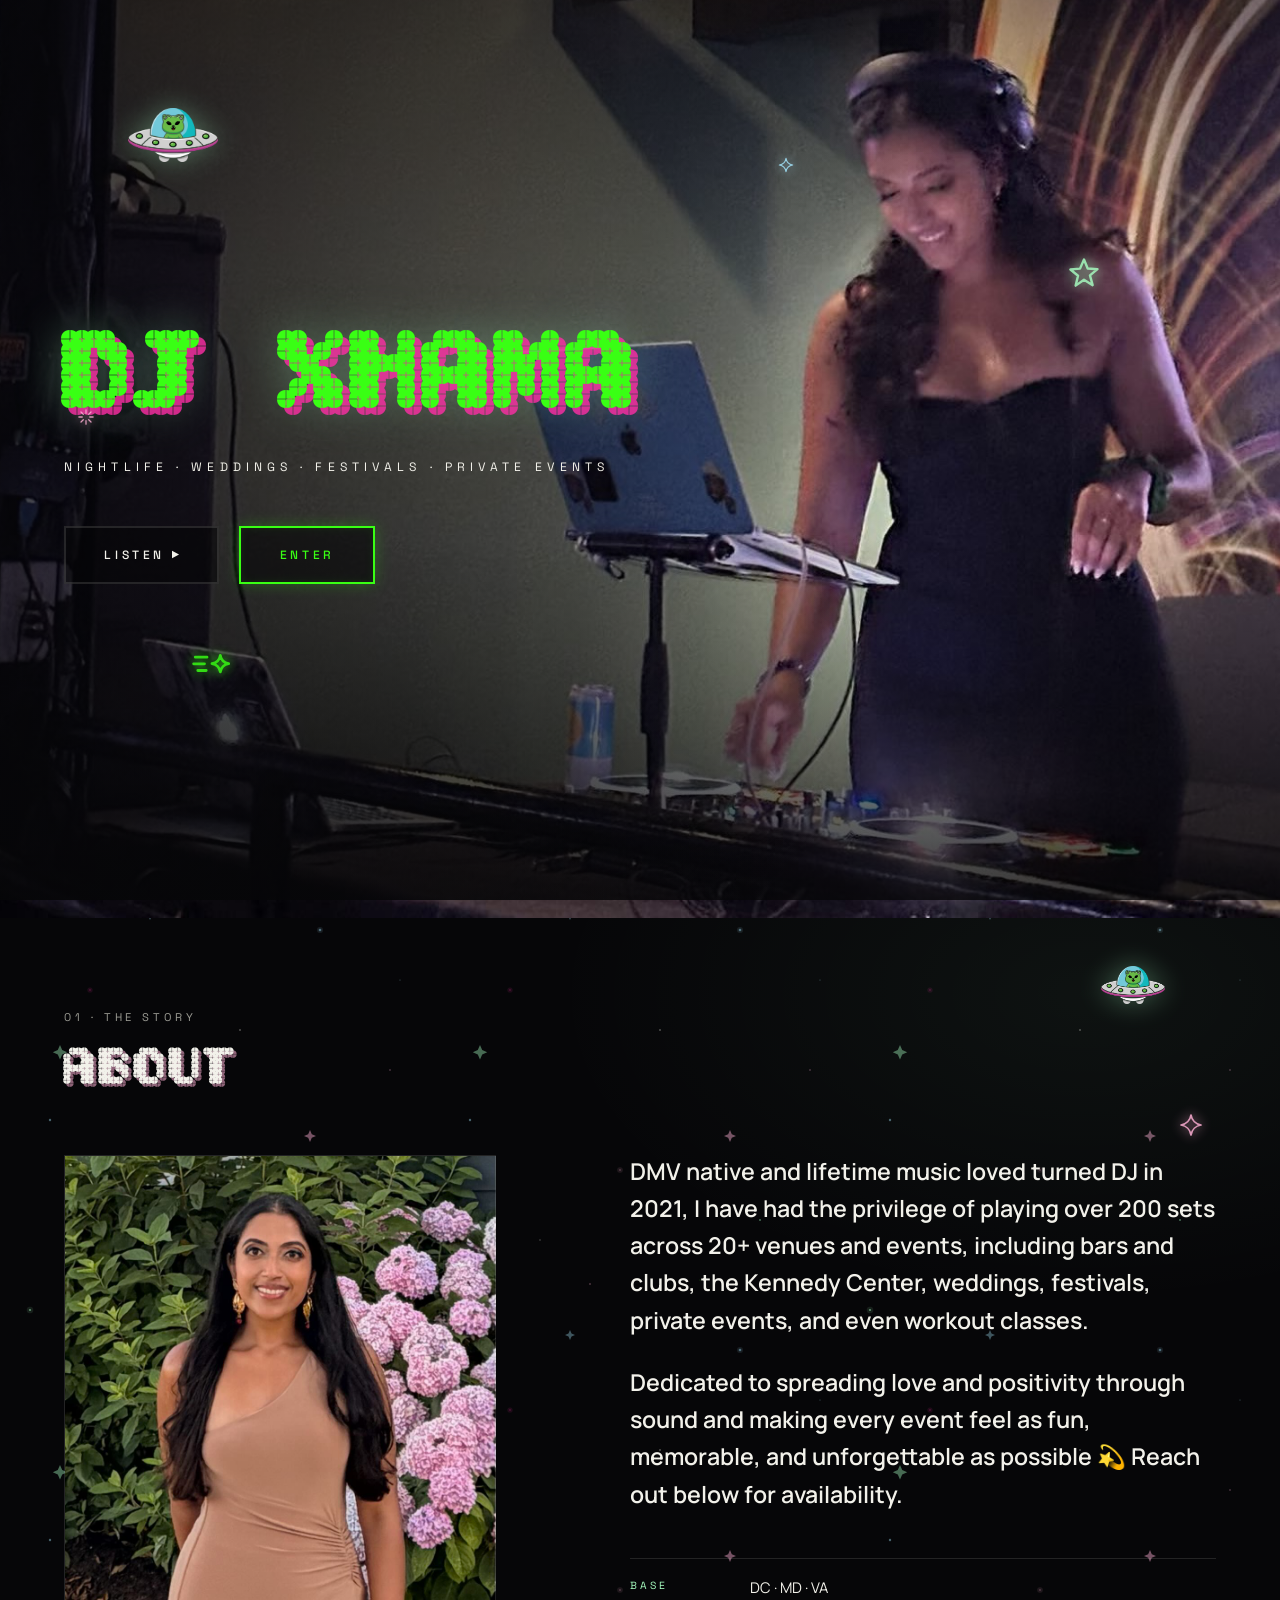
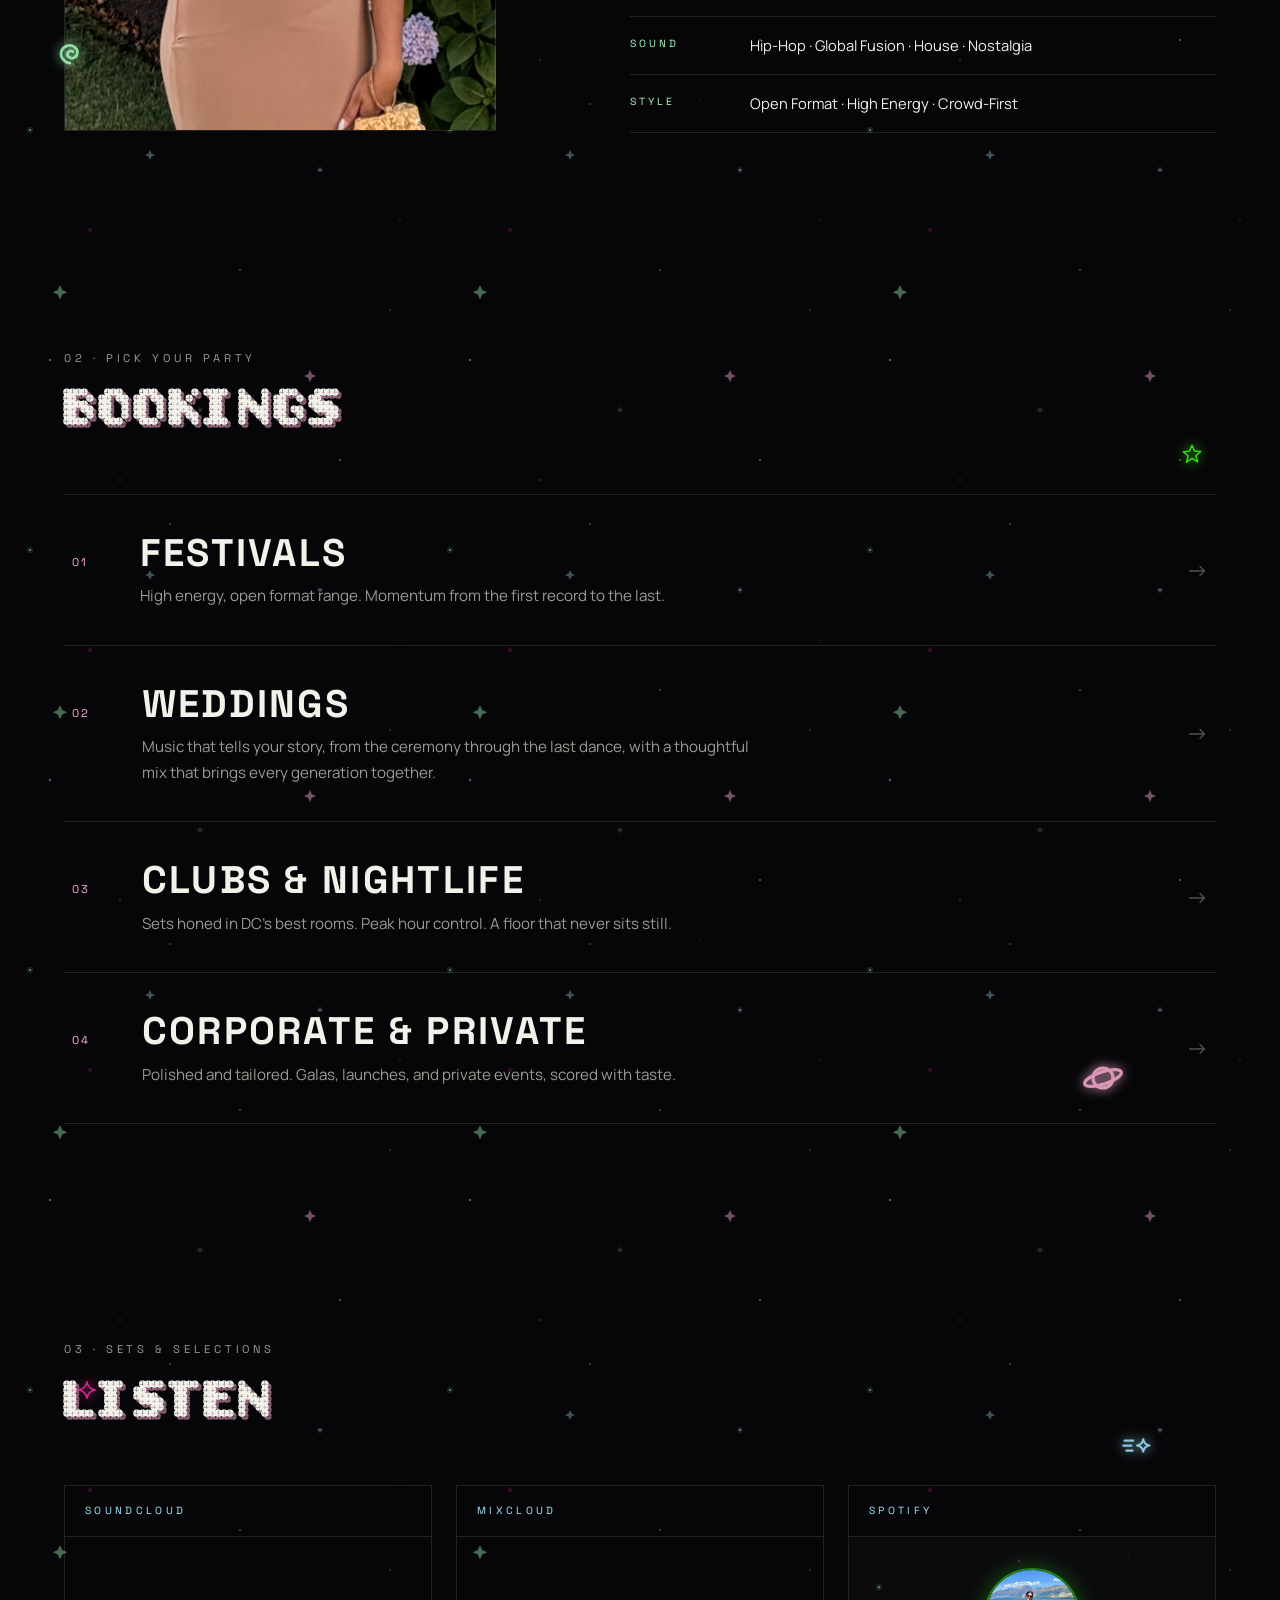
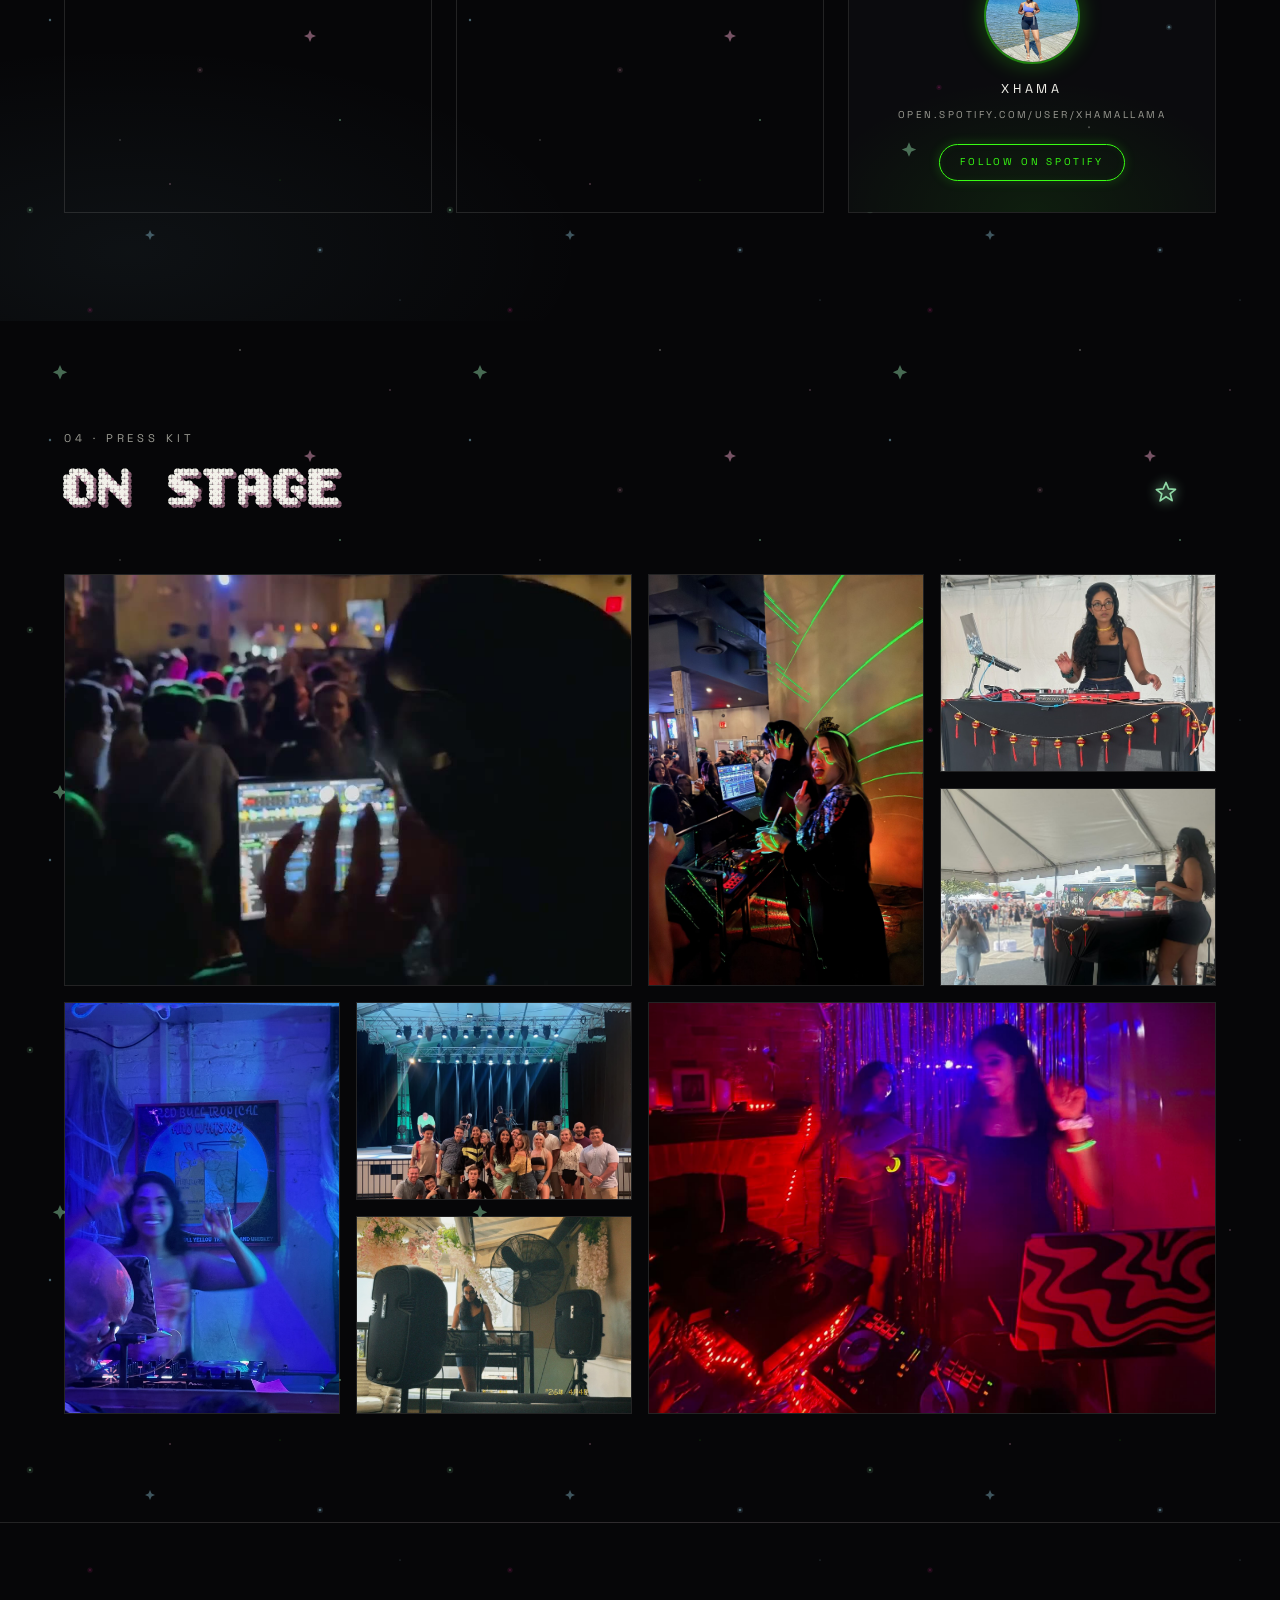
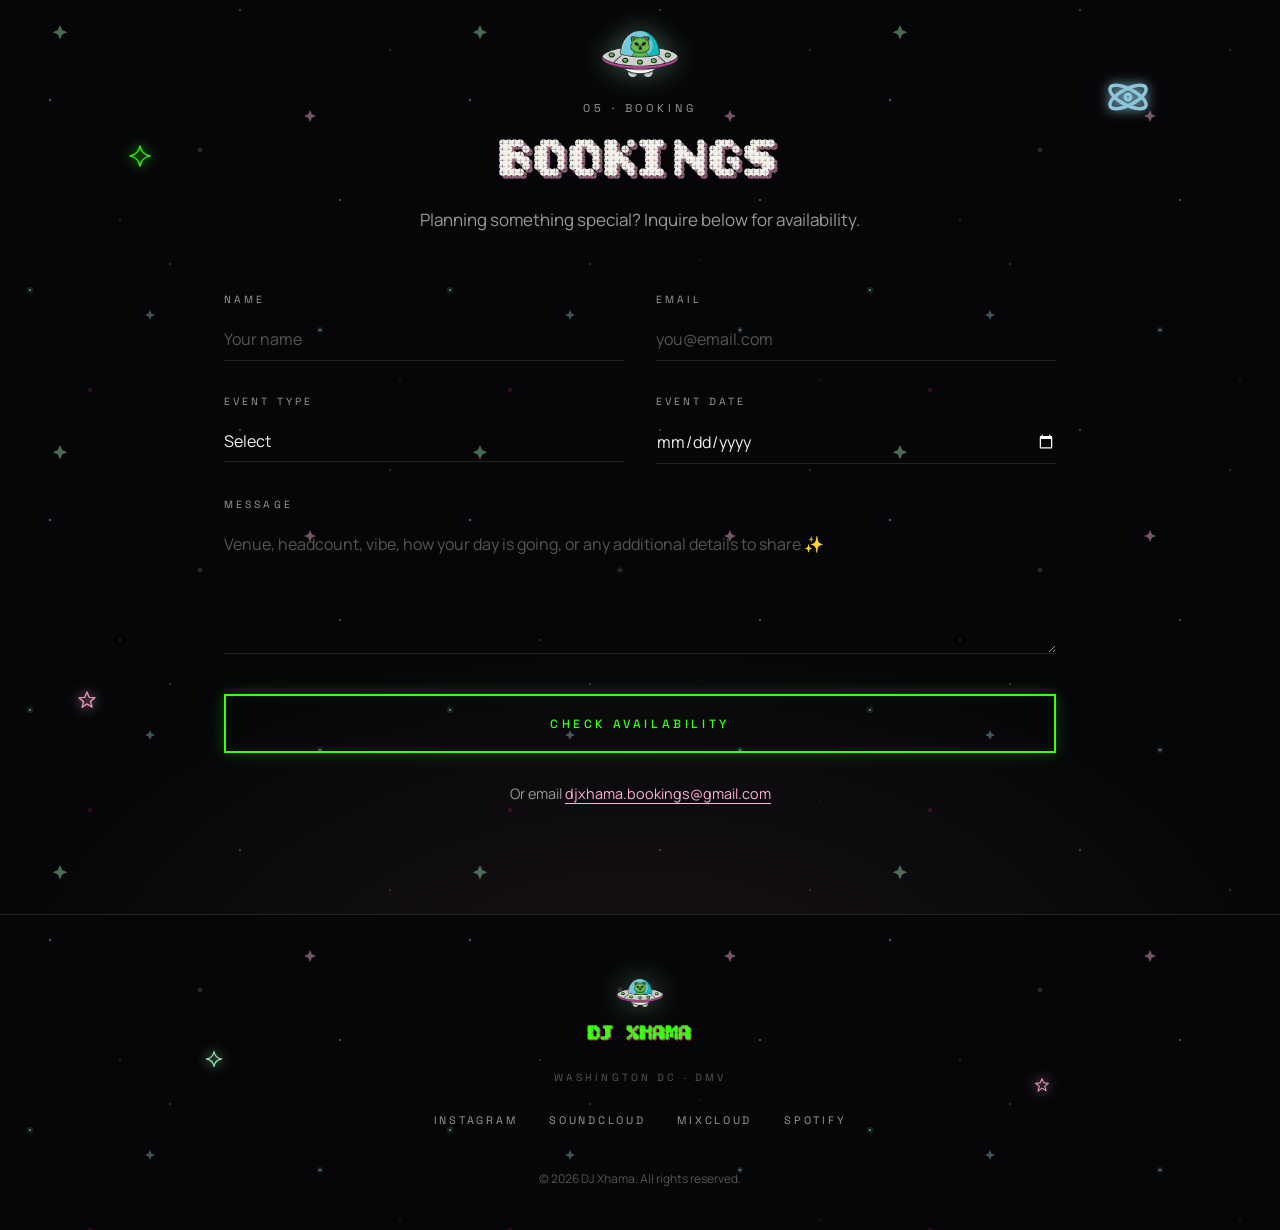
==== commit ceefe322: "Make Listen buttons play/pause the SoundCloud set The splash and hero Listen buttons now toggle the " ====
--- a/index.html
+++ b/index.html
@@ -68,7 +68,7 @@
       <p class="splash__logo wordmark wordmark--dense">DJ XHAMA</p>
       <p class="creds">NIGHTLIFE · WEDDINGS · FESTIVALS · PRIVATE EVENTS</p>
       <div class="splash__actions">
-        <a class="btn btn--ghost" href="#listen" data-enter="listen">Listen</a>
+        <a class="btn btn--ghost" href="#listen" data-enter="listen">Listen<span class="btn__icon" aria-hidden="true"></span></a>
         <a class="btn btn--neon" href="#top" data-enter="top">Enter</a>
       </div>
     </div>
@@ -108,7 +108,7 @@
         <p class="creds reveal">NIGHTLIFE · WEDDINGS · FESTIVALS · PRIVATE EVENTS</p>
         <div class="hero__cta reveal">
           <a class="btn btn--neon" href="#contact">Book now</a>
-          <a class="btn btn--ghost" href="#listen">Listen</a>
+          <a class="btn btn--ghost" href="#listen">Listen<span class="btn__icon" aria-hidden="true"></span></a>
         </div>
       </div>
       <div class="hero__marquee" aria-hidden="true">
@@ -197,7 +197,7 @@
       <div class="listen__grid">
         <div class="embed reveal" data-platform="SoundCloud">
           <div class="embed__slot">
-            <iframe title="Summer 26 Dance Mix on SoundCloud" loading="lazy" allow="autoplay"
+            <iframe id="sc-player" title="Summer 26 Dance Mix on SoundCloud" allow="autoplay"
               src="https://w.soundcloud.com/player/?url=https%3A%2F%2Fsoundcloud.com%2Fdj-xhama%2Fsummer-26-dance-mix&color=%2339ff14&auto_play=false&hide_related=true&show_comments=false&show_user=true&visual=true"></iframe>
           </div>
         </div>
@@ -314,6 +314,7 @@
 
   </div>
 
+  <script src="https://w.soundcloud.com/player/api.js"></script>
   <script src="js/main.js"></script>
 </body>
 </html>
--- a/css/styles.css
+++ b/css/styles.css
@@ -249,6 +249,25 @@
 }
 
 .btn--small { padding: .7rem 1.5rem; font-size: .65rem; }
+
+/* play/pause icon on the Listen buttons — drawn rather than typed, so the two
+   states match in weight and follow the button colour on hover */
+.btn__icon {
+  display: inline-block;
+  width: .62em;
+  height: .68em;
+  margin-left: .55em;
+  letter-spacing: 0;
+  background: currentColor;
+  clip-path: polygon(0 0, 100% 50%, 0 100%);
+}
+
+.btn__icon.is-pause {
+  clip-path: none;
+  background:
+    linear-gradient(currentColor 0 0) left / 34% 100% no-repeat,
+    linear-gradient(currentColor 0 0) right / 34% 100% no-repeat;
+}
 
 /* ---------- placeholders (replaced by real assets) ---------- */
 
